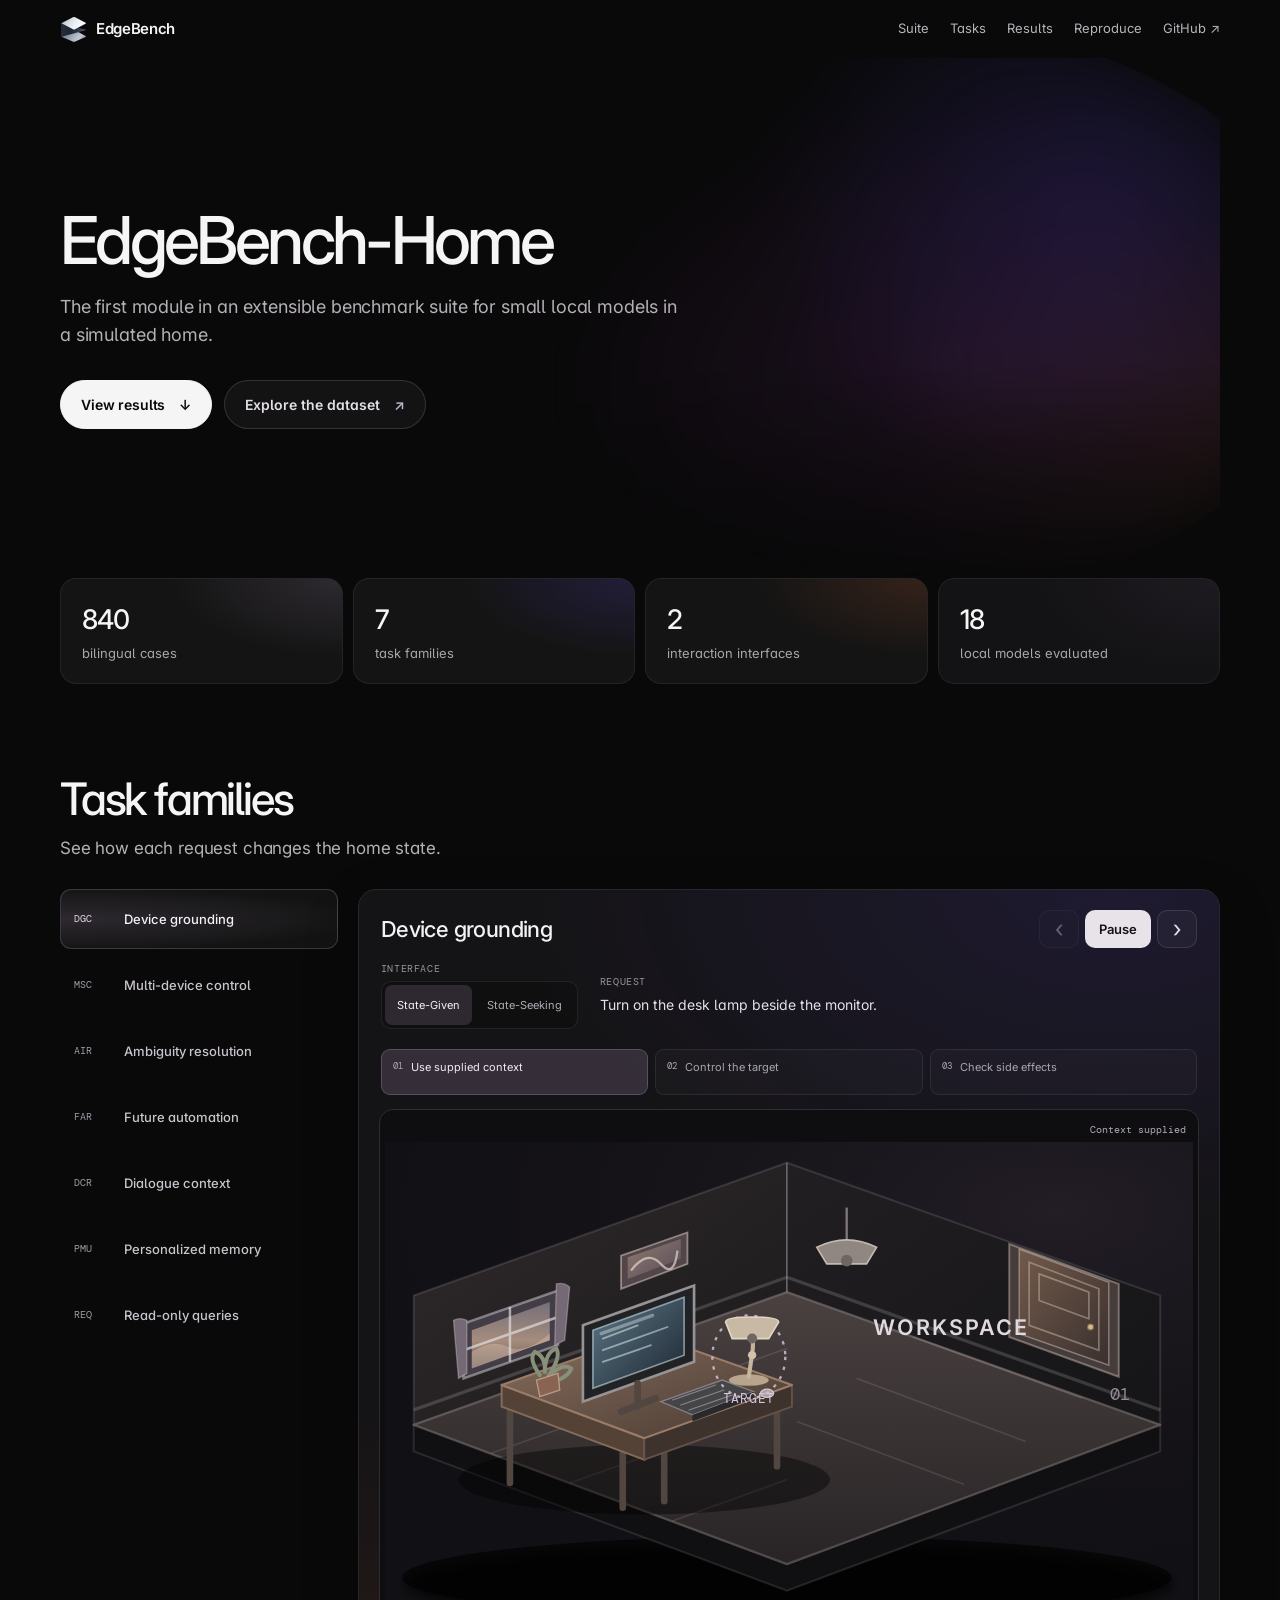
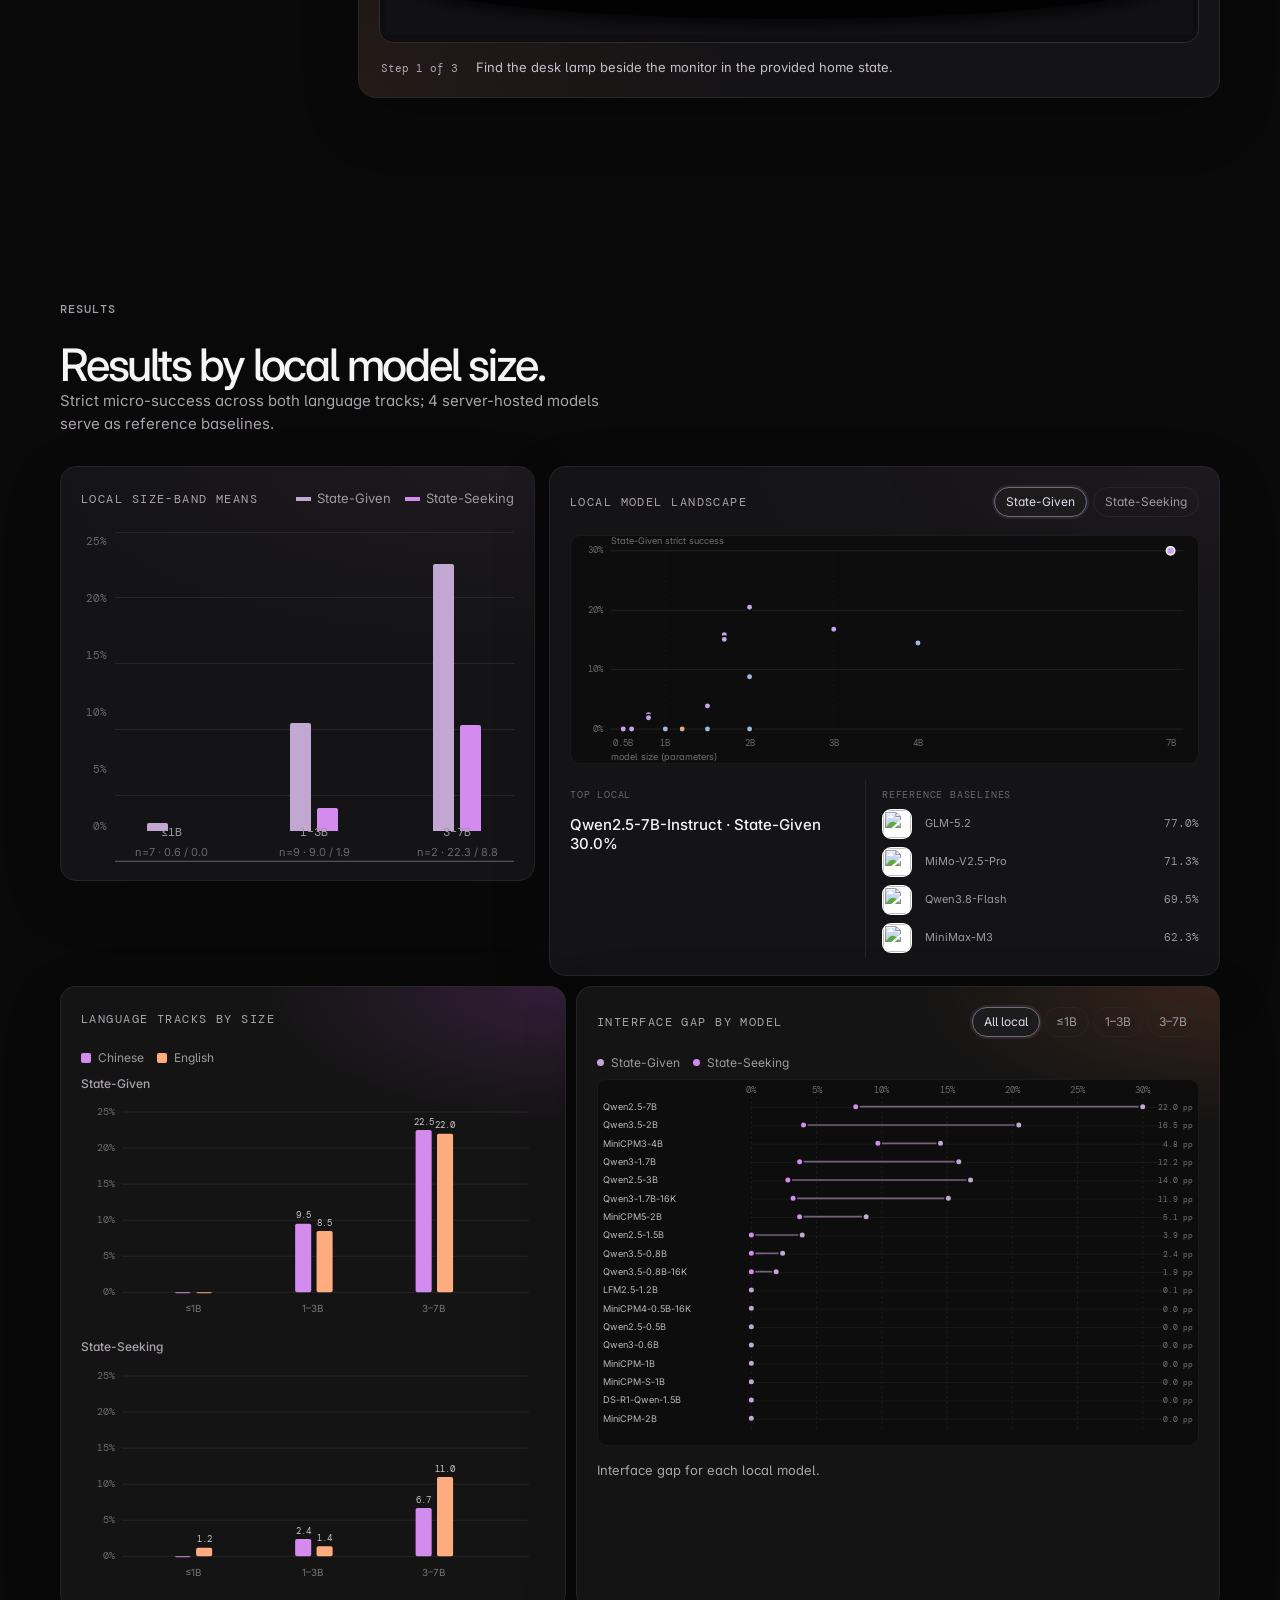
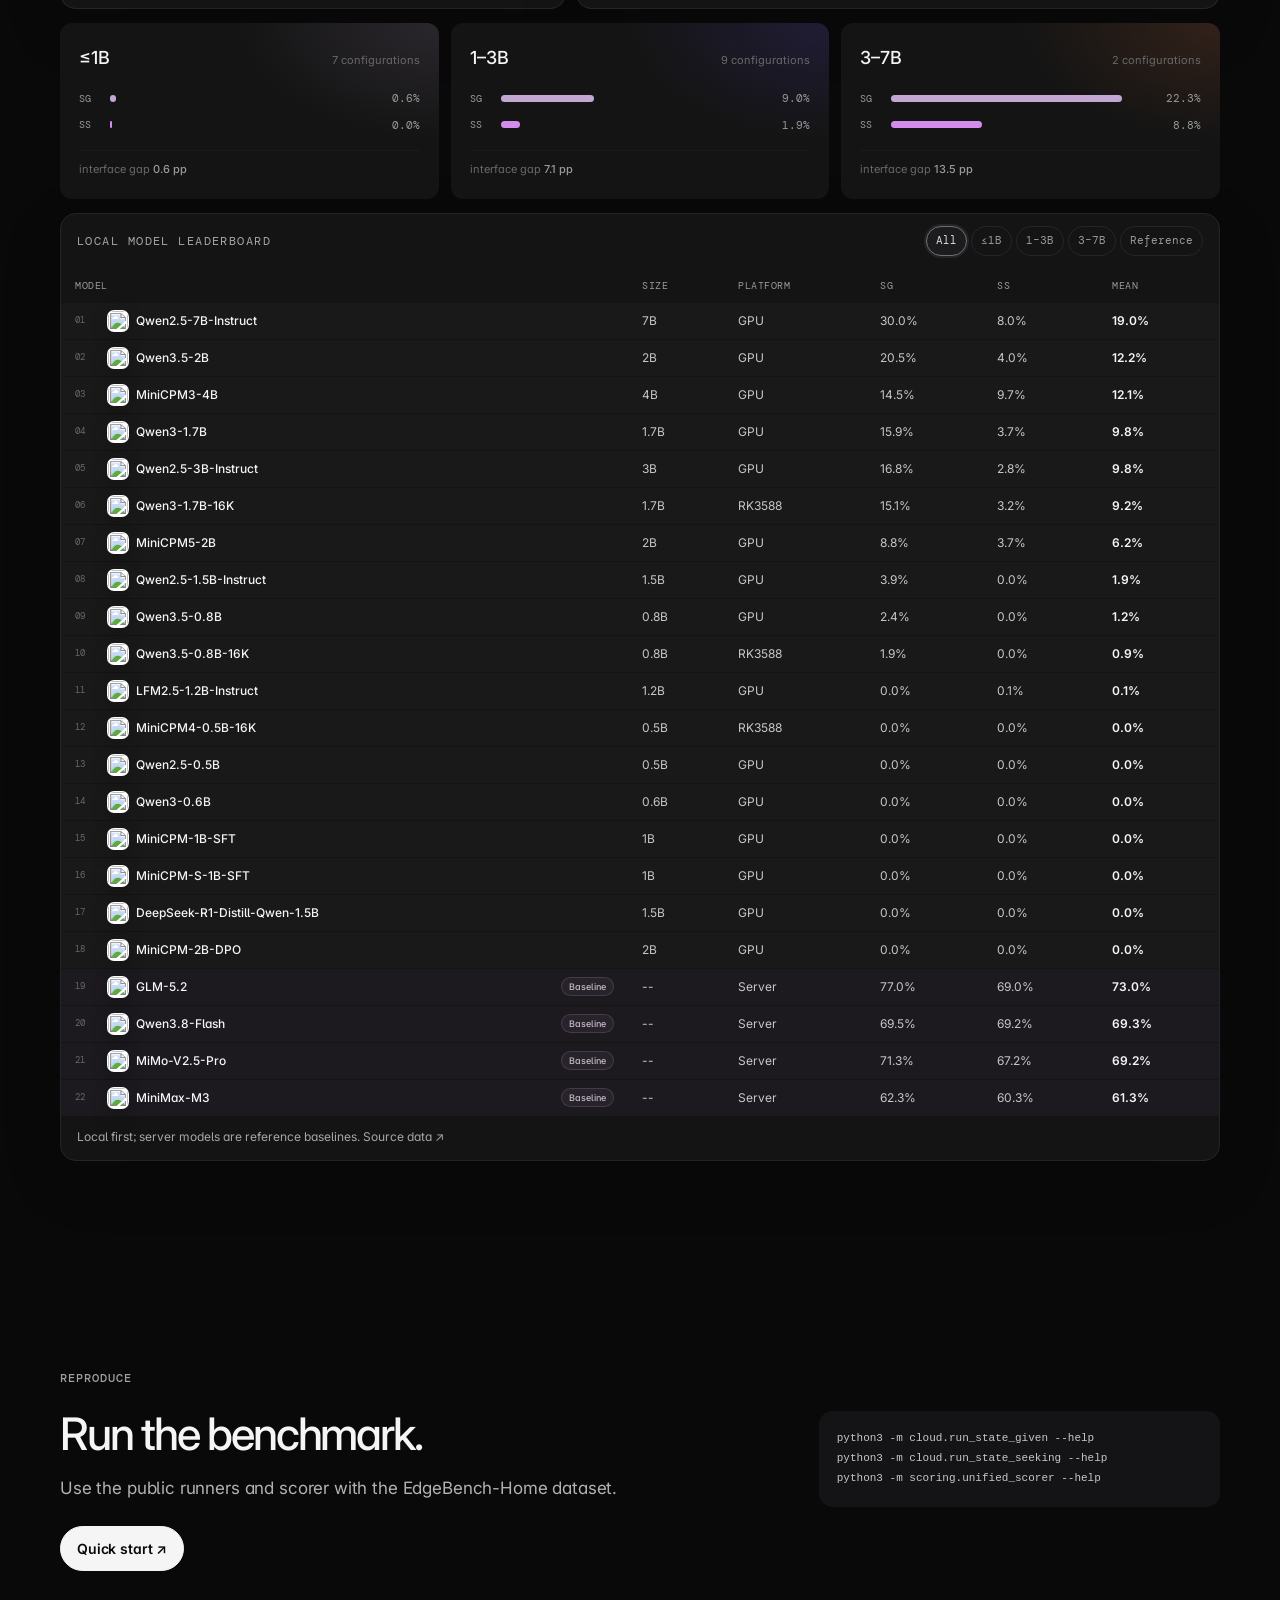
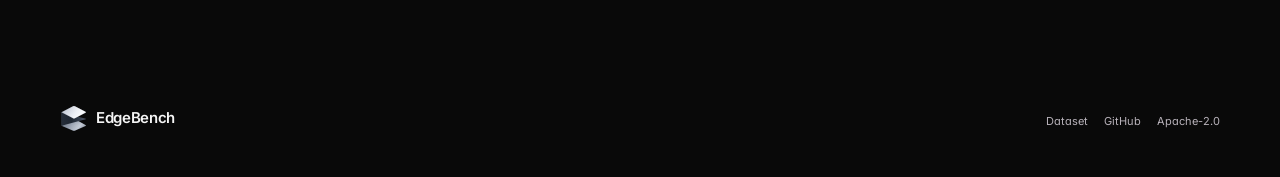
==== site/home/index.html @ 972d6c81 "Publish EdgeBench-Home at /home" ====
<!doctype html>
<html lang="en">
<head>
  <meta charset="utf-8">
  <meta name="viewport" content="width=device-width, initial-scale=1">
  <meta name="description" content="EdgeBench evaluates small language models on practical agent tasks, starting with the bilingual EdgeBench-Home benchmark.">
  <meta name="theme-color" content="#090909">
  <title>EdgeBench-Home — EdgeBench</title>
  <link rel="icon" href="../assets/edgebench-logo.svg" type="image/svg+xml">
  <link rel="stylesheet" href="../style.css?v=40">
</head>
<body>
<a class="skip" href="#main">Skip to content</a>
<header class="topbar"><a class="brand" href="../" aria-label="EdgeBench suite home"><span class="brand-logo-crop" aria-hidden="true"><img src="../assets/edgebench-logo.svg" alt=""></span><span>EdgeBench</span></a><nav><a href="../">Suite</a><a href="#tasks">Tasks</a><a href="#results">Results</a><a href="#reproduce">Reproduce</a><a href="https://github.com/Chico-Future/EdgeBench">GitHub ↗</a></nav></header>
<main id="main">
  <section id="home" class="section intro">
    <div>
      <h1>EdgeBench-Home</h1>
      <p class="lead">The first module in an extensible benchmark suite for small local models in a simulated home.</p>
      <div class="actions">
        <a class="button" href="#results">View results <span aria-hidden="true">↓</span></a>
        <a class="intro-secondary" href="https://huggingface.co/datasets/chico-research/EdgeBench-Home">Explore the dataset <span aria-hidden="true">↗</span></a>
      </div>
    </div>
  </section>
  <section class="facts" aria-label="Benchmark facts"><div><b>840</b><span>bilingual cases</span></div><div><b>7</b><span>task families</span></div><div><b>2</b><span>interaction interfaces</span></div><div><b>18</b><span>local models evaluated</span></div></section>
  <section id="tasks" class="section tasks">
    <div class="tasks-intro">
      <div><h2>Task families</h2><p class="lead">See how each request changes the home state.</p></div>
    </div>
    <div class="task-explorer">
      <div class="task-list" role="group" aria-label="Task family selector">
        <button type="button" class="task-row selected" data-family="DGC" aria-pressed="true"><span class="task-code">DGC</span><strong class="task-name">Device grounding</strong></button>
        <button type="button" class="task-row" data-family="MSC" aria-pressed="false"><span class="task-code">MSC</span><strong class="task-name">Multi-device control</strong></button>
        <button type="button" class="task-row" data-family="AIR" aria-pressed="false"><span class="task-code">AIR</span><strong class="task-name">Ambiguity resolution</strong></button>
        <button type="button" class="task-row" data-family="FAR" aria-pressed="false"><span class="task-code">FAR</span><strong class="task-name">Future automation</strong></button>
        <button type="button" class="task-row" data-family="DCR" aria-pressed="false"><span class="task-code">DCR</span><strong class="task-name">Dialogue context</strong></button>
        <button type="button" class="task-row" data-family="PMU" aria-pressed="false"><span class="task-code">PMU</span><strong class="task-name">Personalized memory</strong></button>
        <button type="button" class="task-row" data-family="REQ" aria-pressed="false"><span class="task-code">REQ</span><strong class="task-name">Read-only queries</strong></button>
      </div>
      <article class="task-demo" aria-labelledby="task-demo-title">
        <div class="demo-head">
          <h3 id="task-demo-title" aria-live="polite">Device grounding</h3>
          <div class="walk-controls" role="group" aria-label="Walkthrough playback">
            <button id="walk-prev" class="walk-control icon" type="button" aria-label="Previous step" title="Previous step">‹</button>
            <button id="walk-toggle" class="walk-control play" type="button">Pause</button>
            <button id="walk-next" class="walk-control icon" type="button" aria-label="Next step" title="Next step">›</button>
          </div>
        </div>
        <div class="demo-context">
          <div class="interface-view">
            <span class="control-label">Interface</span>
            <div class="interface-view-head" role="group" aria-label="Choose interaction interface">
              <button class="interface-button active" data-interface="SG" type="button" aria-pressed="true">State-Given</button>
              <button class="interface-button" data-interface="SS" type="button" aria-pressed="false">State-Seeking</button>
            </div>
          </div>
          <div class="demo-prompt"><span>Request</span><p id="task-prompt" aria-live="polite"></p></div>
        </div>
        <div id="walk-steps" class="walk-steps" role="group" aria-label="Choose a walkthrough step"></div>
        <div class="scene-canvas">
          <div class="scene-bar"><span id="scene-mode" class="scene-mode">Context supplied</span></div>
          <div id="scene-items" class="scene-items"></div>
        </div>
        <div class="walk-copy"><span id="walk-counter" class="walk-counter"></span><p id="walk-step-copy"></p></div>
      </article>
    </div>
  </section>
  <section id="results" class="section results"><div class="section-label">Results</div><div class="section-head"><div><h2>Results by local model size.</h2><p>Strict micro-success across both language tracks; 4 server-hosted models serve as reference baselines.</p></div></div><div class="results-overview"><div class="trend-panel"><div class="panel-top"><span>LOCAL SIZE-BAND MEANS</span><span class="legend"><i></i>State-Given <i class="gray"></i>State-Seeking</span></div><div class="chart"><div class="axis"><span>25%</span><span>20%</span><span>15%</span><span>10%</span><span>5%</span><span>0%</span></div><div class="plot"><div class="gridline"></div><div class="gridline"></div><div class="gridline"></div><div class="gridline"></div><div class="gridline"></div><div class="gridline"></div><div class="group"><div class="bar sg" style="height:2.4%" title="State-Given 0.6%"></div><div class="bar ss" style="height:0%" title="State-Seeking 0.0%"></div><label>≤1B<small>n=7 · 0.6 / 0.0</small></label></div><div class="group"><div class="bar sg" style="height:36%" title="State-Given 9.0%"></div><div class="bar ss" style="height:7.6%" title="State-Seeking 1.9%"></div><label>1–3B<small>n=9 · 9.0 / 1.9</small></label></div><div class="group"><div class="bar sg" style="height:89.2%" title="State-Given 22.3%"></div><div class="bar ss" style="height:35.2%" title="State-Seeking 8.8%"></div><label>3–7B<small>n=2 · 22.3 / 8.8</small></label></div></div></div></div><div class="model-landscape"><div class="panel-top"><span>LOCAL MODEL LANDSCAPE</span><div class="landscape-controls" role="group" aria-label="Choose interface metric"><button class="landscape-metric active" data-landscape-metric="sg" type="button">State-Given</button><button class="landscape-metric" data-landscape-metric="ss" type="button">State-Seeking</button></div></div><div class="landscape-layout"><div class="landscape-chart-wrap"><svg id="landscape-chart" viewBox="0 0 760 276" role="img" aria-labelledby="landscape-title landscape-desc"><title id="landscape-title">Local model success by parameter count</title><desc id="landscape-desc">Each point represents one evaluated local model. Color identifies its model family; horizontal position shows parameter count and vertical position shows strict micro-success.</desc></svg><div id="landscape-tooltip" class="landscape-tooltip" hidden></div></div><aside class="landscape-reading"><div class="local-leader"><span>TOP LOCAL</span><strong id="landscape-head">Small models remain tightly clustered near zero.</strong></div><div class="reference-mini"><span>REFERENCE BASELINES</span><div id="reference-bars"></div></div></aside></div></div></div><div class="analysis-grid"><div class="analysis-panel"><div class="panel-top"><span>LANGUAGE TRACKS BY SIZE</span></div><div class="analysis-legend"><i class="cn"></i>Chinese <i class="en"></i>English</div><div class="language-charts"><section class="language-chart-panel"><h3>State-Given</h3><svg id="language-chart-sg" class="language-chart-svg" viewBox="0 0 520 258" role="img" aria-labelledby="language-chart-sg-title language-chart-sg-desc"></svg></section><section class="language-chart-panel"><h3>State-Seeking</h3><svg id="language-chart-ss" class="language-chart-svg" viewBox="0 0 520 258" role="img" aria-labelledby="language-chart-ss-title language-chart-ss-desc"></svg></section></div></div><div class="analysis-panel gap-panel"><div class="panel-top"><span>INTERFACE GAP BY MODEL</span><div class="analysis-controls" role="group" aria-label="Filter interface gap chart"><button class="gap-filter active" data-gap-filter="all" type="button">All local</button><button class="gap-filter" data-gap-filter="≤1B" type="button">≤1B</button><button class="gap-filter" data-gap-filter="1--3B" type="button">1–3B</button><button class="gap-filter" data-gap-filter="3--7B" type="button">3–7B</button></div></div><div class="analysis-legend"><i class="sg-dot"></i>State-Given <i class="ss-dot"></i>State-Seeking</div><div class="gap-chart-wrap"><svg id="gap-chart" viewBox="0 0 720 250" role="img" aria-labelledby="gap-title gap-desc"><title id="gap-title">State-Given and State-Seeking results by local model</title><desc id="gap-desc">Each row connects a model's State-Seeking and State-Given scores, showing the interface gap.</desc></svg><div id="gap-tooltip" class="landscape-tooltip" hidden></div></div><p class="chart-caption">Interface gap for each local model.</p></div></div><div class="band-summary" aria-label="Size-band comparison"><button class="band-card" data-band-filter="≤1B"><span class="band-card-head"><b>≤1B</b><small>7 configurations</small></span><span class="band-bars"><span><i>SG</i><em style="width:2.4%"></em><strong>0.6%</strong></span><span><i>SS</i><em class="ss" style="width:0%"></em><strong>0.0%</strong></span></span><span class="band-gap">interface gap <b>0.6 pp</b></span></button><button class="band-card" data-band-filter="1--3B"><span class="band-card-head"><b>1–3B</b><small>9 configurations</small></span><span class="band-bars"><span><i>SG</i><em style="width:36%"></em><strong>9.0%</strong></span><span><i>SS</i><em class="ss" style="width:7.6%"></em><strong>1.9%</strong></span></span><span class="band-gap">interface gap <b>7.1 pp</b></span></button><button class="band-card" data-band-filter="3--7B"><span class="band-card-head"><b>3–7B</b><small>2 configurations</small></span><span class="band-bars"><span><i>SG</i><em style="width:89.2%"></em><strong>22.3%</strong></span><span><i>SS</i><em class="ss" style="width:35.2%"></em><strong>8.8%</strong></span></span><span class="band-gap">interface gap <b>13.5 pp</b></span></button></div><div class="results-table-wrap"><div class="table-head"><span>LOCAL MODEL LEADERBOARD</span><div class="filters"><button class="filter active" data-filter="all">All</button><button class="filter" data-filter="≤1B">≤1B</button><button class="filter" data-filter="1--3B">1–3B</button><button class="filter" data-filter="3--7B">3–7B</button><button class="filter" data-filter="Server">Reference</button></div></div><table class="results-table"><thead><tr><th>Model</th><th>Size</th><th>Platform</th><th>SG</th><th>SS</th><th>Mean</th></tr></thead><tbody id="model-rows"></tbody></table><p class="table-note">Local first; server models are reference baselines. <a href="../data/results.json">Source data ↗</a></p></div></section>
  <section id="reproduce" class="section reproduce"><div class="section-label">Reproduce</div><div class="two-col"><div><h2>Run the benchmark.</h2><p class="lead">Use the public runners and scorer with the EdgeBench-Home dataset.</p><div class="actions"><a class="button" href="https://github.com/Chico-Future/EdgeBench#quick-start">Quick start ↗</a></div></div><pre class="code"><code>python3 -m cloud.run_state_given --help
python3 -m cloud.run_state_seeking --help
python3 -m scoring.unified_scorer --help</code></pre></div></section>
</main>
<footer><div><a class="brand" href="../" aria-label="EdgeBench suite home"><span class="brand-logo-crop" aria-hidden="true"><img src="../assets/edgebench-logo.svg" alt=""></span><span>EdgeBench</span></a></div><nav><a href="https://huggingface.co/datasets/chico-research/EdgeBench-Home">Dataset</a><a href="https://github.com/Chico-Future/EdgeBench">GitHub</a><a href="https://github.com/Chico-Future/EdgeBench/blob/main/LICENSE">Apache-2.0</a></nav></footer>
<script src="../app.js?v=26"></script>
</body>
</html>
---- site/style.css ----
@import url('https://fonts.googleapis.com/css2?family=DM+Mono:wght@400;500&family=Inter:wght@400;500;600;700&display=swap');

:root {
  --canvas: #090909;
  --surface: #111111;
  --surface-2: #171717;
  --ink: #f5f5f5;
  --muted: #9a9a9a;
  --dim: #696969;
  --hair: #292929;
  --hair-soft: #1c1c1c;
  --blue: #b39ac4;
  --sg: #f5f5f5;
  --ss: #6e6e6e;
}

* { box-sizing: border-box; }
html { scroll-behavior: smooth; scroll-padding-top: 64px; }
body {
  margin: 0;
  background: var(--canvas);
  color: var(--ink);
  font-family: Inter, Arial, sans-serif;
  font-size: 14px;
  line-height: 1.45;
  font-feature-settings: "cv05", "cv11", "ss03";
}

a { color: inherit; text-decoration: none; }
a:hover { color: var(--blue); }
a:focus-visible, button:focus-visible { outline: 1px solid var(--blue); outline-offset: 3px; }
button { font: inherit; }

.skip {
  position: absolute;
  top: -100px;
  left: 18px;
  z-index: 10;
  padding: 8px 10px;
  background: #fff;
  color: #000;
}
.skip:focus { top: 10px; }

.topbar, main, footer {
  width: min(1120px, calc(100% - 48px));
  margin: 0 auto;
}
.topbar {
  height: 58px;
  display: flex;
  align-items: center;
  justify-content: space-between;
  border-bottom: 1px solid var(--hair);
}
.brand {
  display: inline-flex;
  align-items: center;
  gap: 8px;
  color: var(--ink);
  font-size: 14px;
  font-weight: 600;
  letter-spacing: -.2px;
}
nav { display: flex; align-items: center; gap: 21px; color: var(--muted); font-size: 12px; }
nav a:hover { color: var(--ink); }

.section-label, .panel-top, .table-head {
  color: var(--muted);
  font-family: "DM Mono", monospace;
  font-size: 10px;
  letter-spacing: .08em;
  text-transform: uppercase;
}
.actions { display: flex; align-items: center; gap: 16px; flex-wrap: wrap; margin-top: 24px; }
.button {
  display: inline-flex;
  min-height: 36px;
  align-items: center;
  gap: 12px;
  padding: 9px 13px;
  border: 1px solid var(--ink);
  border-radius: 999px;
  background: var(--ink);
  color: #090909;
  font-size: 12px;
  font-weight: 600;
}
.button:hover { color: #090909; background: #dcdcdc; }
.link { color: var(--blue); font-size: 12px; }

.facts {
  display: grid;
  grid-template-columns: repeat(4, 1fr);
  border-bottom: 1px solid var(--hair);
}
.facts > div { min-height: 70px; padding: 14px 18px; border-right: 1px solid var(--hair); }
.facts > div:last-child { border-right: 0; }
.facts b { display: block; color: var(--ink); font-size: 22px; font-weight: 500; letter-spacing: -1px; }
.facts span { display: block; margin-top: 3px; color: var(--muted); font-size: 11px; }

.section { padding: 56px 0; border-bottom: 1px solid var(--hair); }
.section-label { margin-bottom: 23px; }
.section h2 {
  margin: 0;
  color: var(--ink);
  font-size: clamp(28px, 3.2vw, 37px);
  font-weight: 500;
  line-height: 1.05;
  letter-spacing: -1.9px;
}
.lead { max-width: 530px; margin: 17px 0 0; color: #b0b0b0; font-size: 15px; line-height: 1.55; }
.two-col { display: grid; grid-template-columns: minmax(0, 1.25fr) minmax(300px, .75fr); gap: 72px; align-items: start; }
.section-head { display: flex; justify-content: space-between; gap: 36px; align-items: end; margin-bottom: 26px; }
.section-head > div:first-child { min-width: 0; }
.section-head p { max-width: 390px; margin: 0; color: var(--muted); font-size: 13px; line-height: 1.55; }

.trend-panel, .results-table-wrap { border: 1px solid var(--hair); background: var(--surface); }
.trend-panel { padding: 17px 18px 15px; }
.panel-top, .table-head { display: flex; justify-content: space-between; gap: 18px; align-items: center; }
.legend { display: flex; align-items: center; gap: 6px; color: var(--muted); font-family: Inter, Arial, sans-serif; font-size: 11px; letter-spacing: 0; text-transform: none; }
.legend i { display: inline-block; width: 13px; height: 3px; background: var(--sg); }
.legend i.gray { margin-left: 8px; background: var(--ss); }
.chart { display: grid; grid-template-columns: 34px 1fr; height: 238px; margin-top: 18px; }
.axis { display: flex; flex-direction: column; justify-content: space-between; padding: 1px 8px 27px 0; color: var(--dim); font-family: "DM Mono", monospace; font-size: 9px; text-align: right; }
.plot { position: relative; display: flex; justify-content: space-around; gap: 30px; border-bottom: 1px solid #505050; }
.gridline { position: absolute; left: 0; right: 0; height: 1px; background: var(--hair); }
.gridline:nth-child(1) { top: 0; }
.gridline:nth-child(2) { top: 20%; }
.gridline:nth-child(3) { top: 40%; }
.gridline:nth-child(4) { top: 60%; }
.gridline:nth-child(5) { top: 80%; }
.gridline:nth-child(6) { bottom: 0; }
.group { position: relative; z-index: 1; display: flex; width: 100px; height: 100%; align-items: end; justify-content: center; gap: 5px; padding-bottom: 27px; }
.bar { width: 18px; min-height: 0; border-radius: 2px 2px 0 0; background: var(--sg); }
.bar.ss { background: var(--ss); }
.group label { position: absolute; bottom: 0; color: var(--muted); font-family: "DM Mono", monospace; font-size: 10px; text-align: center; }
.group label small { display: block; margin-top: 3px; color: var(--dim); font-family: Inter, Arial, sans-serif; font-size: 9px; }
.chart-caption, .table-note { margin: 15px 0 0; color: var(--dim); font-size: 11px; }
.chart-caption b { color: var(--muted); font-weight: 500; }
.results-table-wrap { margin-top: 16px; overflow: hidden; }
.table-head { padding: 14px 17px; border-bottom: 1px solid var(--hair); }
.filters { display: flex; gap: 5px; flex-wrap: wrap; justify-content: end; }
.filter { padding: 5px 9px; border: 1px solid transparent; border-radius: 999px; background: var(--surface-2); color: var(--muted); cursor: pointer; font-size: 10px; }
.filter:hover { color: var(--ink); }
.filter.active { border-color: #777; background: transparent; color: var(--ink); }
.results-table { width: 100%; border-collapse: collapse; font-size: 11px; }
.results-table th { padding: 10px 17px; border-bottom: 1px solid var(--hair); color: var(--muted); font-family: "DM Mono", monospace; font-size: 9px; font-weight: 400; letter-spacing: .05em; text-align: left; text-transform: uppercase; }
.results-table td { padding: 10px 17px; border-bottom: 1px solid var(--hair-soft); color: #c7c7c7; white-space: nowrap; }
.results-table tr:last-child td { border-bottom: 0; }
.results-table tbody tr:hover td { background: #171717; }
.results-table td:first-child { width: 49%; color: var(--ink); }
.results-table td strong { font-weight: 500; }
.results-table td b { color: var(--ink); font-weight: 600; }
.results-table .reference td { background: #151515; }
.rank { display: inline-block; width: 29px; color: var(--dim); font-family: "DM Mono", monospace; font-size: 9px; }
.table-note { padding: 0 17px 15px; }

.code { margin: 0; overflow: auto; border: 1px solid var(--hair); background: var(--surface); color: #c8c8c8; font-family: "DM Mono", monospace; font-size: 11px; line-height: 1.8; }
.code code { display: block; padding: 18px; }

footer { display: flex; justify-content: space-between; gap: 24px; padding: 30px 0 40px; color: var(--muted); font-size: 11px; }
footer p { margin: 0 0 0 auto; }
footer nav { gap: 16px; font-size: 11px; }

@media (max-width: 760px) {
  .topbar, main, footer { width: min(100% - 32px, 620px); }
  .topbar { height: auto; min-height: 58px; align-items: flex-start; padding: 15px 0; gap: 14px; }
  .topbar nav { display: none; }
  .facts { grid-template-columns: 1fr 1fr; }
  .facts > div:nth-child(2) { border-right: 0; }
  .facts > div:nth-child(-n + 2) { border-bottom: 1px solid var(--hair); }
  .section { padding: 46px 0; }
  .section-head, .two-col { display: block; }
  .two-col > * + * { margin-top: 30px; }
  .chart { height: 210px; }
  .table-head { align-items: flex-start; flex-direction: column; }
  .filters { justify-content: start; }
  .results-table-wrap { overflow-x: auto; }
  .results-table { min-width: 650px; }

  footer { display: block; }
  footer p { margin: 10px 0 16px; }
}

@media (prefers-reduced-motion: reduce) {
  html { scroll-behavior: auto; }
}

/* Task family walkthrough */

@keyframes content-in { from { opacity: .2; transform: translateY(4px); } to { opacity: 1; transform: translateY(0); } }

/* Use the EdgeBench folded-page SVG as the shared header and footer mark. */
.brand-logo-crop {
  display: block;
  width: 28px;
  height: 27px;
  flex: 0 0 28px;
  overflow: hidden;
}
.brand-logo-crop img {
  display: block;
  width: 36px;
  max-width: none;
  height: auto;
  transform: translate(-4px, -2px);
}

/* Quantitative comparison cards */
.band-summary { display: grid; grid-template-columns: repeat(3, 1fr); gap: 8px; margin-top: 10px; }
.band-card { display: block; min-width: 0; padding: 14px; border: 1px solid var(--hair); background: var(--surface); color: var(--ink); cursor: pointer; text-align: left; transition: border-color .2s ease, background .2s ease; }
.band-card:hover, .band-card:focus-visible { border-color: #6c6c6c; background: var(--surface-2); }
.band-card-head { display: flex; justify-content: space-between; align-items: baseline; gap: 10px; }
.band-card-head b { font-size: 15px; font-weight: 500; }
.band-card-head small { color: var(--dim); font-size: 9px; }
.band-bars { display: grid; gap: 9px; margin-top: 18px; }
.band-bars > span { display: grid; grid-template-columns: 20px 1fr 38px; gap: 7px; align-items: center; }
.band-bars i { color: var(--muted); font-family: "DM Mono", monospace; font-size: 8px; font-style: normal; }
.band-bars em { display: block; height: 5px; min-width: 2px; border-radius: 999px; background: var(--sg); font-style: normal; transition: width .45s ease; }
.band-bars em.ss { background: var(--ss); }
.band-bars strong { color: var(--muted); font-family: "DM Mono", monospace; font-size: 9px; font-weight: 400; text-align: right; }
.band-gap { display: block; margin-top: 16px; padding-top: 9px; border-top: 1px solid var(--hair-soft); color: var(--dim); font-size: 9px; }
.band-gap b { color: var(--muted); font-weight: 500; }

/* Model landscape */
.model-landscape { margin-top: 10px; padding: 17px 18px 15px; border: 1px solid var(--hair); background: var(--surface); }
.landscape-controls { display: flex; gap: 4px; }
.landscape-metric { padding: 5px 8px; border: 1px solid var(--hair); border-radius: 999px; background: transparent; color: var(--muted); cursor: pointer; font-family: Inter, Arial, sans-serif; font-size: 10px; }
.landscape-metric:hover, .landscape-metric.active { border-color: #777; color: var(--ink); }
.landscape-layout { display: grid; grid-template-columns: minmax(0, 1fr) 205px; gap: 20px; align-items: stretch; margin-top: 16px; }
.landscape-chart-wrap { position: relative; min-width: 0; overflow: hidden; border: 1px solid var(--hair-soft); background: #0d0d0d; }
#landscape-chart { display: block; width: 100%; min-width: 590px; height: auto; }
.landscape-gridline { stroke: #262626; stroke-width: 1; }
.landscape-axis { fill: var(--dim); font-family: "DM Mono", monospace; font-size: 9px; }
.landscape-axis-label { fill: #707070; font-family: Inter, Arial, sans-serif; font-size: 9px; }
.landscape-band-line { stroke: #1d1d1d; stroke-width: 1; stroke-dasharray: 2 4; }
.landscape-point { cursor: pointer; fill: var(--sg); stroke: #0d0d0d; stroke-width: 2; transition: r .18s ease, fill .18s ease; }
.landscape-point:hover, .landscape-point:focus { outline: none; fill: var(--ink); stroke: var(--blue); stroke-width: 2; }
.landscape-point.is-top { stroke: var(--ink); stroke-width: 2; }
.landscape-tooltip { position: absolute; z-index: 3; max-width: 220px; padding: 8px 10px; border: 1px solid #5a5a5a; background: #181818; color: var(--ink); box-shadow: 0 8px 24px #0008; font-size: 10px; line-height: 1.45; pointer-events: none; }
.landscape-reading { display: flex; flex-direction: column; padding: 2px 0 0; }
.local-leader > span, .reference-mini > span { color: var(--dim); font-family: "DM Mono", monospace; font-size: 9px; letter-spacing: .08em; text-transform: uppercase; }
.local-leader strong { display: block; margin-top: 8px; color: var(--ink); font-size: 14px; font-weight: 500; line-height: 1.3; }
.reference-mini { margin-top: auto; padding-top: 17px; border-top: 1px solid var(--hair); }
.reference-bars { display: grid; gap: 8px; margin-top: 11px; }
.reference-row { display: grid; min-height: 38px; grid-template-columns: 32px minmax(0, 1fr) max-content; gap: 10px; align-items: center; }
.reference-row label { overflow: hidden; color: var(--muted); font-size: 11px; text-overflow: ellipsis; white-space: nowrap; }
.reference-row b { color: var(--muted); font-family: "DM Mono", monospace; font-size: 11px; font-weight: 400; text-align: right; }

/* Additional result views */
.analysis-grid { display: grid; grid-template-columns: minmax(0, .88fr) minmax(0, 1.12fr); gap: 10px; margin-top: 10px; }
.analysis-panel { min-width: 0; padding: 17px 18px 15px; border: 1px solid var(--hair); background: var(--surface); }
.analysis-controls { display: flex; gap: 4px; flex-wrap: wrap; justify-content: end; }
.gap-filter { padding: 5px 8px; border: 1px solid var(--hair); border-radius: 999px; background: transparent; color: var(--muted); cursor: pointer; font-family: Inter, Arial, sans-serif; font-size: 10px; }
.gap-filter:hover, .gap-filter.active { border-color: #777; color: var(--ink); }
.analysis-legend { display: flex; align-items: center; gap: 6px; margin-top: 15px; color: var(--muted); font-size: 10px; }
.analysis-legend i { display: inline-block; width: 9px; height: 9px; margin-left: 6px; border-radius: 2px; background: #aab6c2; }
.analysis-legend i:first-child { margin-left: 0; }
.analysis-legend i.en { background: #6d7680; }
.analysis-legend i.sg-dot { width: 7px; height: 7px; border-radius: 50%; background: var(--sg); }
.analysis-legend i.ss-dot { width: 7px; height: 7px; border-radius: 50%; background: var(--ss); }
.language-charts { display: grid; grid-template-columns: 1fr; gap: 12px; margin-top: 8px; }
.language-chart-panel { min-width: 0; }
.language-chart-panel h3 { margin: 0 0 3px; color: #aaa3ac; font-size: 12px; font-weight: 500; }
.language-chart-svg { display: block; width: 100%; height: auto; }
#gap-chart { display: block; width: 100%; min-width: 600px; height: auto; }
.gap-chart-wrap { position: relative; max-height: 465px; margin-top: 5px; overflow: auto; border: 1px solid var(--hair-soft); background: #0d0d0d; }
.analysis-gridline { stroke: #292929; stroke-width: 1; }
.analysis-gridline.vertical { stroke-dasharray: 2 4; }
.analysis-axis { fill: var(--dim); font-family: "DM Mono", monospace; font-size: 9px; }
.analysis-axis-label { fill: #777; font-family: Inter, Arial, sans-serif; font-size: 9px; }
.analysis-value { fill: #c8c8c8; font-family: "DM Mono", monospace; font-size: 8px; }
.language-bar { cursor: pointer; transition: opacity .18s ease, transform .18s ease; transform-box: fill-box; transform-origin: bottom; }
.language-bar.chinese { fill: #aab6c2; }
.language-bar.english { fill: #6d7680; }
.language-bar:hover, .language-bar:focus { opacity: .72; transform: scaleY(1.04); outline: none; }
.gap-row-line { stroke: #1b1b1b; stroke-width: 1; }
.gap-model-label { fill: #b8b8b8; font-family: Inter, Arial, sans-serif; font-size: 9px; }
.gap-span { stroke: #5b6269; stroke-width: 2; }
.gap-point { cursor: pointer; stroke: #0d0d0d; stroke-width: 2; transition: r .18s ease, fill .18s ease; }
.gap-point.sg { fill: var(--sg); }
.gap-point.ss { fill: var(--ss); }
.gap-point:hover, .gap-point:focus { r: 5px; stroke: var(--ink); outline: none; }
.gap-value { fill: #727272; font-family: "DM Mono", monospace; font-size: 8px; }

@media (max-width: 760px) {
  .band-summary { grid-template-columns: 1fr; }
  .band-card { padding: 12px; }

  .landscape-chart-wrap { overflow-x: auto; }
  .landscape-layout { display: block; }
  .landscape-reading { display: grid; grid-template-columns: 1fr 1fr; gap: 10px 18px; margin-top: 14px; }
  .reference-mini { grid-column: 1 / -1; margin-top: 5px; }
  .analysis-grid { grid-template-columns: 1fr; }
  .analysis-panel .panel-top { align-items: flex-start; flex-direction: column; }
  .analysis-controls { justify-content: start; }
  .language-charts { gap: 14px; }
  .gap-chart-wrap { max-height: 430px; }
}

/* Readability pass: enlarge content and controls while keeping display headings restrained. */
body { font-size: 16px; line-height: 1.52; }
.brand { font-size: 15px; }
nav { font-size: 13px; }
.section-label, .panel-top, .table-head { font-size: 12px; }
.facts > div { min-height: 76px; padding: 16px 18px; }
.facts b { font-size: 24px; }
.facts span { font-size: 13px; }
.lead { font-size: 17px; }
.section-head p { font-size: 15px; }
.button { min-height: 40px; padding: 10px 15px; font-size: 13px; }
.link { font-size: 13px; }
.trend-panel, .model-landscape, .analysis-panel { padding: 20px 20px 18px; }
.legend { font-size: 13px; }
.legend i { width: 15px; height: 4px; }
.chart { height: 258px; margin-top: 20px; }
.axis { font-size: 11px; }
.group { width: 112px; gap: 6px; padding-bottom: 30px; }
.bar { width: 21px; }
.group label { font-size: 12px; }
.group label small { font-size: 11px; }
.chart-caption, .table-note { font-size: 13px; }
.results-table-wrap { margin-top: 18px; }
.table-head { padding: 16px 19px; }
.filter { padding: 8px 12px; font-size: 12px; }
.results-table { font-size: 13px; }
.results-table th { padding: 13px 19px; font-size: 11px; }
.results-table td { padding: 13px 19px; }
.rank { width: 31px; font-size: 10px; }
.table-note { padding: 0 19px 17px; }

.band-summary { gap: 10px; margin-top: 12px; }
.band-card { padding: 17px; }
.band-card-head b { font-size: 16px; }
.band-card-head small { font-size: 11px; }
.band-bars { gap: 10px; margin-top: 19px; }
.band-bars > span { grid-template-columns: 23px 1fr 43px; gap: 8px; }
.band-bars i { font-size: 10px; }
.band-bars em { height: 7px; }
.band-bars strong { font-size: 11px; }
.band-gap { margin-top: 17px; padding-top: 10px; font-size: 11px; }

.landscape-controls { gap: 6px; }
.landscape-metric, .gap-filter { padding: 8px 11px; font-size: 12px; }
.landscape-layout { gap: 22px; margin-top: 18px; }
.landscape-axis, .landscape-axis-label { font-size: 11px; }
.landscape-tooltip { max-width: 240px; padding: 10px 12px; font-size: 12px; }
.local-leader > span, .reference-mini > span { font-size: 10px; }
.local-leader strong { margin-top: 10px; font-size: 15px; }
.reference-mini { padding-top: 19px; }
.reference-bars { gap: 8px; margin-top: 11px; }
.reference-row { grid-template-columns: 32px minmax(0, 1fr) max-content; gap: 11px; }

.analysis-legend { gap: 7px; margin-top: 17px; font-size: 12px; }
.analysis-legend i { width: 10px; height: 10px; }
.analysis-axis, .analysis-axis-label { font-size: 11px; }
.analysis-value { font-size: 10px; }
.gap-chart-wrap { max-height: 500px; margin-top: 7px; }
.gap-model-label { font-size: 11px; }
.gap-value { font-size: 10px; }

@media (max-width: 760px) {
  .section-head p { font-size: 14px; }
  .trend-panel, .model-landscape, .analysis-panel { padding: 18px 16px 16px; }
  .chart { height: 228px; }
  .results-table th { padding: 11px 16px; }
  .results-table td { padding: 11px 16px; }
  .table-head { padding: 14px 16px; }
  .table-note { padding: 0 16px 15px; }

}

/* Framer-inspired visual alignment from DESIGN.md. */
:root {
  --surface: #141414;
  --surface-2: #1c1c1c;
  --hair: #262626;
  --hair-soft: #1a1a1a;
  --blue: #b39ac4;
  --magenta: #d44df0;
  --violet: #6a4cf5;
  --orange: #ff7a3d;
  --coral: #ff5577;
}

.brand { letter-spacing: -.35px; }
nav a { padding: 7px 9px; border-radius: 999px; transition: color .2s ease, background .2s ease; }
nav a:hover { background: var(--surface-2); color: var(--ink); }

.button { min-height: 42px; padding: 11px 16px; border-radius: 999px; font-size: 14px; letter-spacing: -.14px; }
.link { font-size: 14px; }

.facts { gap: 8px; border-bottom: 0; }
.facts > div, .facts > div:last-child { min-height: 84px; padding: 19px 20px; border: 1px solid var(--hair); border-radius: 12px; background: var(--surface); }
.facts > div:nth-child(2) { background: linear-gradient(145deg, #141414 0%, rgba(106, 76, 245, .2) 155%); }
.facts > div:nth-child(4) { background: linear-gradient(145deg, #141414 0%, rgba(255, 122, 61, .16) 155%); }
.facts b { font-size: 25px; }
.facts span { margin-top: 5px; }

.section { padding: 86px 0; }
.section-label { margin-bottom: 28px; color: #8aaec8; font-weight: 500; }
.section h2 { font-size: clamp(31px, 3.4vw, 42px); letter-spacing: -2px; }
.lead { max-width: 590px; line-height: 1.4; letter-spacing: -.15px; }
.two-col { gap: 60px; }
.trend-panel, .model-landscape, .analysis-panel, .results-table-wrap {
  border-radius: 20px;
  border-color: var(--hair);
  box-shadow: 0 18px 50px rgba(0, 0, 0, .14);
}
.trend-panel { background: radial-gradient(circle at 92% 8%, rgba(106, 76, 245, .24), transparent 35%), linear-gradient(135deg, #141414 0%, #151418 72%, #21172a 145%); }
.model-landscape { background: radial-gradient(circle at 94% 4%, rgba(106, 76, 245, .25), transparent 35%), linear-gradient(135deg, #141414 0%, #16151b 60%, #21172a 145%); }
.analysis-panel { background: var(--surface); }

.panel-top, .table-head { letter-spacing: .1em; }
.chart-caption, .table-note { color: #a0a0a0; }
.table-head { background: rgba(28, 28, 28, .46); }
.results-table-wrap { overflow: hidden; background: var(--surface); }

.band-summary { gap: 12px; margin-top: 14px; }
.band-card { min-height: 176px; padding: 19px; border-radius: 15px; border-color: var(--hair); background: var(--surface); transition: transform .2s ease, border-color .2s ease, background .2s ease; }
.band-card:nth-child(2) { background: radial-gradient(circle at 95% 8%, rgba(106, 76, 245, .25), transparent 42%), linear-gradient(145deg, #141414 0%, #21172a 150%); }
.band-card:nth-child(3) { background: radial-gradient(circle at 95% 8%, rgba(255, 122, 61, .23), transparent 42%), linear-gradient(145deg, #141414 0%, #281b18 150%); }
.band-card:hover, .band-card:focus-visible { transform: translateY(-2px); }
.band-card-head b { font-size: 18px; }

.landscape-chart-wrap, .gap-chart-wrap { border-radius: 14px; }
.landscape-metric, .gap-filter, .filter {
  border-radius: 999px;
  background: var(--surface-2);
  border-color: #303030;
}
.landscape-metric.active, .gap-filter.active, .filter.active { background: #2a2a2a; border-color: #777; }

.code { border-radius: 15px; background: var(--surface); }
footer { padding-top: 48px; }

@media (max-width: 760px) {
  .facts { gap: 7px; }
  .facts > div, .facts > div:last-child { min-height: 78px; padding: 16px; border-radius: 10px; }
  .section { padding: 64px 0; }
  .trend-panel, .model-landscape, .analysis-panel, .results-table-wrap { border-radius: 16px; }
  .band-card { min-height: 0; border-radius: 12px; }
}

/* Final simplification: one surface language, one accent, fewer visual distractions. */
nav a { padding: 0; border-radius: 0; }
nav a:hover { background: transparent; color: var(--blue); }
.section-label { color: var(--muted); }
.facts { gap: 8px; border-bottom: 0; }
.facts > div, .facts > div:last-child {
  min-height: 84px;
  padding: 19px 20px;
  border: 1px solid var(--hair);
  border-radius: 14px;
  background: var(--surface);
}
.facts > div:nth-child(2), .facts > div:nth-child(4) { background: var(--surface); }
.trend-panel, .model-landscape, .analysis-panel, .results-table-wrap {
  border-radius: 14px;
  background: var(--surface);
  box-shadow: none;
}
.trend-panel, .model-landscape { background: var(--surface); }
.table-head { background: transparent; }
.band-card, .band-card:nth-child(2), .band-card:nth-child(3) {
  min-height: 176px;
  border-radius: 12px;
  background: var(--surface);
  transition: border-color .2s ease, background .2s ease;
}
.band-card:hover, .band-card:focus-visible { transform: none; border-color: #777; background: var(--surface-2); }
.landscape-chart-wrap, .gap-chart-wrap { border-radius: 10px; }
.landscape-metric, .gap-filter, .filter {
  background: transparent;
  border-color: var(--hair);
}
.landscape-metric.active, .gap-filter.active, .filter.active {
  background: var(--surface-2);
  border-color: var(--blue);
}

.code { border-radius: 14px; }

@media (max-width: 760px) {
  .facts { gap: 7px; }
  .facts > div, .facts > div:last-child { min-height: 78px; padding: 16px; border-radius: 11px; }
  .trend-panel, .model-landscape, .analysis-panel, .results-table-wrap { border-radius: 12px; }
  .band-card, .band-card:nth-child(2), .band-card:nth-child(3) { min-height: 0; border-radius: 11px; }
}

/* Chart series colors retain enough separation to read values and categories. */
.bar.sg { background: #c2a7d2; }
.bar.ss { background: #d48bee; }
.legend i { background: #c2a7d2; }
.legend i.gray { background: #d48bee; }
.band-bars em { background: #c2a7d2; }
.band-bars em.ss { background: #d48bee; }
.analysis-legend i.cn { background: #d48bee; }
.analysis-legend i.en { background: #ffad7e; }
.analysis-legend i.sg-dot, .gap-point.sg { background: #c2a7d2; fill: #c2a7d2; }
.analysis-legend i.ss-dot, .gap-point.ss { background: #d48bee; fill: #d48bee; }
.gap-span { stroke: #74627b; }

/* Component correction pass: keep color semantic and stateful. */
.landscape-point[data-brand="qwen"] { fill: #c6a3ec; }
.landscape-point[data-brand="minicpm"] { fill: #9fb8dd; }
.landscape-point[data-brand="deepseek"] { fill: #8fc0c5; }
.landscape-point[data-brand="lfm"] { fill: #dda982; }
.landscape-point[data-brand="generic"] { fill: #c9bdce; }
.language-bar.chinese { fill: #d48bee; }
.language-bar.english { fill: #ffad7e; }

.panel-top { min-height: 25px; }
.landscape-controls, .analysis-controls, .filters { align-items: center; }
.landscape-metric, .gap-filter, .filter {
  min-height: 30px;
  line-height: 1;
}
.trend-panel, .model-landscape, .analysis-panel, .results-table-wrap, .code {
  overflow: hidden;
}
.results-table tbody tr.reference:first-of-type td { border-top: 1px solid #3a3150; }

.landscape-metric.active, .gap-filter.active, .filter.active {
  color: #e2cbed;
  border-color: #c2a7d2;
  box-shadow: 0 0 0 2px rgba(194, 167, 210, .12);
}

/* Atmospheric surfaces: use the DESIGN.md spotlight treatment instead of colored edge bars. */
.facts > div:nth-child(1), .facts > div:nth-child(2),
.facts > div:nth-child(3), .facts > div:nth-child(4) {
  border-top: 1px solid var(--hair);
}
.facts > div:nth-child(1) {
  background: radial-gradient(240px 120px at 100% 0%, rgba(194, 167, 210, .16), transparent 76%), var(--surface);
}
.facts > div:nth-child(2) {
  background: radial-gradient(240px 120px at 100% 0%, rgba(106, 76, 245, .18), transparent 76%), var(--surface);
}
.facts > div:nth-child(3) {
  background: radial-gradient(240px 120px at 100% 0%, rgba(255, 122, 61, .15), transparent 76%), var(--surface);
}
.facts > div:nth-child(4) {
  background: radial-gradient(240px 120px at 100% 0%, rgba(212, 77, 240, .16), transparent 76%), var(--surface);
}
.trend-panel, .model-landscape, .analysis-grid .analysis-panel:first-child, .analysis-grid .analysis-panel.gap-panel {
  border-top: 1px solid var(--hair);
}
.trend-panel {
  background: radial-gradient(620px 220px at 100% 0%, rgba(106, 76, 245, .22), transparent 72%), var(--surface);
}
.model-landscape {
  background: radial-gradient(620px 220px at 100% 0%, rgba(194, 167, 210, .16), transparent 72%), var(--surface);
}
.analysis-grid .analysis-panel:first-child {
  background: radial-gradient(420px 190px at 100% 0%, rgba(212, 77, 240, .18), transparent 72%), var(--surface);
}
.analysis-grid .analysis-panel.gap-panel {
  background: radial-gradient(420px 190px at 100% 0%, rgba(255, 122, 61, .16), transparent 72%), var(--surface);
}

.band-card, .band-card:nth-child(1), .band-card:nth-child(2), .band-card:nth-child(3) {
  border-top: 1px solid var(--hair);
}
.band-card:nth-child(1) {
  background: radial-gradient(260px 150px at 100% 0%, rgba(194, 167, 210, .14), transparent 78%), var(--surface);
}
.band-card:nth-child(2) {
  background: radial-gradient(260px 150px at 100% 0%, rgba(106, 76, 245, .16), transparent 78%), var(--surface);
}
.band-card:nth-child(3) {
  background: radial-gradient(260px 150px at 100% 0%, rgba(255, 122, 61, .15), transparent 78%), var(--surface);
}

/* Official model-family logos keep the leaderboard scannable. */
.model-cell {
  display: grid;
  grid-template-columns: 31px 28px minmax(0, 1fr);
  align-items: center;
  gap: 9px;
}
.model-cell strong { overflow: hidden; text-overflow: ellipsis; }
.model-logo {
  display: inline-grid;
  width: 26px;
  height: 26px;
  place-items: center;
  overflow: hidden;
  border: 1px solid rgba(255, 255, 255, .15);
  border-radius: 8px;
  background: #fff;
  color: #090909;
  font-family: Inter, Arial, sans-serif;
  font-size: 11px;
  font-weight: 700;
  letter-spacing: -.04em;
  box-shadow: 0 6px 18px rgba(0, 0, 0, .22);
}
.model-logo.generic { background: linear-gradient(145deg, #d2d8e2, #7c8797); }
.model-logo img { display: block; width: 100%; height: 100%; object-fit: contain; }
.reference-row { grid-template-columns: 32px minmax(0, 1fr) max-content; }
.reference-row .model-logo { width: 30px; height: 30px; border-radius: 9px; font-size: 10px; box-shadow: none; }
.results-table tbody tr.reference:first-of-type td { border-top-color: var(--hair); }

/* Task explorer: a single selector drives one illustrated, animated home scene. */
.topbar, .section { border-bottom: 0; }
.facts { gap: 10px; border: 0; }
.facts > div, .facts > div:last-child {
  border: 0;
  border-radius: 15px;
  background-color: var(--surface);
}
.facts > div:nth-child(1) { background-image: radial-gradient(220px 100px at 100% 0%, rgba(194, 167, 210, .15), transparent 78%); }
.facts > div:nth-child(2) { background-image: radial-gradient(220px 100px at 100% 0%, rgba(106, 76, 245, .17), transparent 78%); }
.facts > div:nth-child(3) { background-image: radial-gradient(220px 100px at 100% 0%, rgba(255, 122, 61, .14), transparent 78%); }
.facts > div:nth-child(4) { background-image: radial-gradient(220px 100px at 100% 0%, rgba(212, 77, 240, .15), transparent 78%); }
.trend-panel, .model-landscape, .analysis-panel, .results-table-wrap {
  border: 0;
}
.trend-panel { background: radial-gradient(620px 220px at 100% 0%, rgba(106, 76, 245, .22), transparent 72%), var(--surface); }
.model-landscape { background: radial-gradient(620px 220px at 100% 0%, rgba(194, 167, 210, .16), transparent 72%), var(--surface); }
.analysis-grid .analysis-panel:first-child { background: radial-gradient(420px 190px at 100% 0%, rgba(212, 77, 240, .17), transparent 72%), var(--surface); }
.analysis-grid .analysis-panel.gap-panel { background: radial-gradient(420px 190px at 100% 0%, rgba(255, 122, 61, .15), transparent 72%), var(--surface); }
.band-card, .band-card:nth-child(1), .band-card:nth-child(2), .band-card:nth-child(3) { border: 0; }
.band-card:nth-child(1) { background: radial-gradient(260px 150px at 100% 0%, rgba(194, 167, 210, .13), transparent 78%), var(--surface); }
.band-card:nth-child(2) { background: radial-gradient(260px 150px at 100% 0%, rgba(106, 76, 245, .15), transparent 78%), var(--surface); }
.band-card:nth-child(3) { background: radial-gradient(260px 150px at 100% 0%, rgba(255, 122, 61, .13), transparent 78%), var(--surface); }
.results-table-wrap { background: var(--surface); }
.results-table { border-collapse: separate; border-spacing: 0 3px; }
.results-table th { border: 0; }
.results-table td { border: 0; background: rgba(255, 255, 255, .018); }
.results-table tbody tr:hover td { background: rgba(255, 255, 255, .06); }
.results-table .reference td { background: rgba(156, 117, 210, .055); }
.results-table tbody tr.reference:first-of-type td { border-top: 0; }
.table-head { border: 0; }
.code { border: 0; }

/* Final surface pass: hierarchy comes from space, type, and quiet surfaces. */
:root {
  --signal: #b9a8c4;
  --signal-strong: #e2d9e8;
  --signal-wash: rgba(185, 168, 196, .10);
  --blue: var(--signal);
}

body { background: #090909; }
.topbar, main, footer { width: min(1160px, calc(100% - 56px)); }
.topbar { border-bottom: 0; }
nav a, .link { color: #b8b2ba; }
nav a:hover, .link:hover { color: var(--ink); }
a:focus-visible, button:focus-visible { outline-color: var(--signal); }

.facts { gap: 10px; border: 0; }
.facts > div, .facts > div:last-child {
  min-height: 92px;
  padding: 20px 21px;
  border: 1px solid #242326;
  border-radius: 16px;
  background:
    radial-gradient(240px 120px at 100% 0%, rgba(117, 99, 132, .11), transparent 78%),
    #131214;
}
.facts b { font-size: 27px; }
.facts span { max-width: 180px; color: #aaa4ad; line-height: 1.35; }

.section { padding: 104px 0; border-bottom: 0; }
.section-label { margin-bottom: 24px; color: #a39da5; }
.section h2 { font-size: clamp(32px, 3.5vw, 46px); letter-spacing: -2.2px; }
.lead { max-width: 620px; color: #b5b0b7; font-size: 17px; line-height: 1.55; }
.results-overview {
  display: grid;
  grid-template-columns: minmax(0, .92fr) minmax(0, 1.3fr);
  align-items: start;
  gap: 14px;
}
.results-overview > * { min-width: 0; }
.results-overview .model-landscape { margin-top: 0; }
.results-overview .chart { height: 330px; }
.results-overview .group label small { white-space: nowrap; }
.results-overview .landscape-layout { grid-template-columns: minmax(0, 1fr); gap: 14px; }
.results-overview #landscape-chart { min-width: 0; }
.results-overview .landscape-reading {
  display: grid;
  grid-template-columns: minmax(0, .9fr) minmax(0, 1.1fr);
  align-items: start;
  gap: 10px 22px;
}
.results-overview .local-leader { grid-column: 1; }
.results-overview .reference-mini {
  grid-column: 2;
  grid-row: 1;
  margin-top: 0;
  padding: 0 0 0 16px;
  border-top: 0;
  border-left: 1px solid var(--hair);
}
@media (max-width: 960px) {
  .results-overview { grid-template-columns: 1fr; }
}
.two-col { gap: 90px; }

.results .section-head { margin-bottom: 30px; }
.results .section-head p { max-width: 560px; color: #a9a3ab; font-size: 15px; }
.trend-panel, .model-landscape, .analysis-panel, .results-table-wrap {
  border: 1px solid #27232a;
  border-radius: 18px;
  box-shadow: 0 18px 60px rgba(0, 0, 0, .16);
}
.trend-panel { background: radial-gradient(680px 260px at 100% 0%, rgba(106, 76, 245, .18), transparent 72%), #141315; }
.trend-panel, .model-landscape, .analysis-panel, .results-table-wrap { border-color: #262428; border-radius: 16px; }
.trend-panel, .model-landscape, .analysis-panel { background: radial-gradient(620px 240px at 92% 0%, rgba(117, 99, 132, .085), transparent 75%), #141315; }
.model-landscape { background: radial-gradient(680px 260px at 100% 0%, rgba(117, 99, 132, .08), transparent 72%), #141315; }
.analysis-panel { background: #141315; }

.panel-top, .table-head { letter-spacing: .12em; }
.panel-top, .table-head, .chart-caption, .table-note { color: #aaa3ac; }
.landscape-metric.active, .gap-filter.active, .filter.active {
  color: var(--signal-strong);
  border-color: #746b78;
  box-shadow: 0 0 0 2px rgba(194, 167, 210, .10);
}
.landscape-point:hover, .landscape-point:focus { stroke: var(--signal); }

.code { border-color: #27232a; background: #141315; }
footer { padding-top: 30px; }

@media (max-width: 760px) {
  .results-overview { grid-template-columns: 1fr; }
  .results-overview .chart { height: 270px; }
  .results-overview #landscape-chart { min-width: 590px; }
  .results-overview .landscape-reading { grid-template-columns: 1fr; }
  .results-overview .local-leader,
  .results-overview .reference-mini { grid-column: 1; grid-row: auto; }
  .results-overview .reference-mini { margin-top: 8px; padding: 12px 0 0; border-top: 1px solid var(--hair); border-left: 0; }
  .section { padding: 70px 0; }
}

/* Keep the model leaderboard dense while making reference rows explicit. */
.results-table-wrap { margin-top: 14px; }
.table-head { padding: 12px 16px; }
.filters { gap: 4px; }
.filter { padding: 6px 9px; font-size: 11px; }
.results-table { border-spacing: 0 1px; font-size: 12px; }
.results-table th { padding: 9px 14px; font-size: 10px; }
.results-table td { padding: 7px 14px; }
.rank { width: 25px; font-size: 9px; }
.model-cell { grid-template-columns: 25px 22px minmax(0, 1fr) max-content; gap: 7px; }
.model-logo { width: 22px; height: 22px; border-radius: 7px; }
.baseline-tag {
  display: inline-flex;
  align-items: center;
  padding: 4px 7px;
  border: 1px solid rgba(194, 167, 210, .18);
  border-radius: 999px;
  background: rgba(194, 167, 210, .07);
  color: #c5bbc9;
  font-size: 9px;
  font-weight: 500;
  line-height: 1;
  white-space: nowrap;
}
.table-note { margin-top: 11px; padding: 0 16px 14px; font-size: 12px; }

/* Hero and task walkthrough: generous space, quiet surfaces, dimensional home scenes. */
.intro {
  position: relative;
  isolation: isolate;
  display: flex;
  min-height: clamp(410px, 42vw, 520px);
  align-items: center;
  padding: 76px 0;
  overflow: hidden;
}
.intro::before {
  position: absolute;
  z-index: -1;
  top: -9%;
  right: -10%;
  width: min(990px, 92vw);
  height: 116%;
  border-radius: 50%;
  background:
    radial-gradient(ellipse 34% 47% at 76% 31%, rgba(106, 76, 245, .18), transparent 100%),
    radial-gradient(ellipse 43% 48% at 62% 62%, rgba(212, 77, 240, .11), transparent 100%),
    radial-gradient(ellipse 35% 45% at 88% 75%, rgba(255, 122, 61, .10), transparent 100%);
  filter: blur(30px);
  opacity: .95;
  -webkit-mask-image: linear-gradient(to bottom, #000 0%, #000 58%, transparent 100%);
  mask-image: linear-gradient(to bottom, #000 0%, #000 58%, transparent 100%);
  content: "";
  pointer-events: none;
}
.intro > div { position: relative; z-index: 1; max-width: 760px; }
.intro h1 {
  max-width: 700px;
  margin: 0;
  color: var(--ink);
  font-size: clamp(44px, 5.2vw, 66px);
  font-weight: 500;
  line-height: 1;
  letter-spacing: -.055em;
}
.intro .lead { max-width: 620px; margin-top: 20px; font-size: clamp(16px, 1.55vw, 18px); line-height: 1.6; }
.intro .actions { gap: 12px; margin-top: 30px; }
.intro .button, .intro-secondary {
  display: inline-flex;
  min-height: 48px;
  align-items: center;
  justify-content: center;
  gap: 14px;
  padding: 13px 20px;
  border-radius: 999px;
  font-size: 14px;
  font-weight: 600;
  transition: transform .18s ease, background .18s ease, border-color .18s ease;
}
.intro .button:hover, .intro-secondary:hover { transform: translateY(-1px); }
.intro-secondary {
  border: 1px solid rgba(255, 255, 255, .13);
  background: rgba(255, 255, 255, .045);
  color: #e4dfe7;
}
.intro-secondary:hover { border-color: rgba(194, 167, 210, .35); background: rgba(255, 255, 255, .075); color: #fff; }
.intro-secondary span { color: #c5b5ce; }

.tasks { padding: 92px 0 98px; }
.tasks-intro { margin-bottom: 28px; }
.tasks-intro .lead { margin-top: 12px; }
.task-explorer {
  display: grid;
  grid-template-columns: minmax(220px, .58fr) minmax(0, 1.8fr);
  align-items: stretch;
  gap: 20px;
}
.task-list { display: grid; align-content: start; gap: 6px; min-width: 0; }
.task-row {
  display: grid;
  grid-template-columns: 40px minmax(0, 1fr);
  align-items: center;
  width: 100%;
  min-height: 60px;
  padding: 10px 13px;
  column-gap: 10px;
  border: 1px solid transparent;
  border-radius: 11px;
  background: transparent;
  color: #c9c3cc;
  cursor: pointer;
  font: inherit;
  text-align: left;
  transition: background .18s ease, border-color .18s ease, color .18s ease;
}
.task-row:hover { background: rgba(255, 255, 255, .045); color: #fff; }
.task-row.selected {
  border-color: rgba(194, 167, 210, .24);
  background: radial-gradient(ellipse at 0 50%, rgba(194, 167, 210, .15), transparent 78%), rgba(255, 255, 255, .045);
  color: #f4eff6;
}
.task-code { color: #a59aa9; font: 10px "DM Mono", monospace; }
.task-row.selected .task-code { color: #e0d3e7; }
.task-name { display: block; min-width: 0; color: inherit; font-size: 13px; font-weight: 500; line-height: 1.4; }
.task-demo {
  position: relative;
  display: flex;
  min-width: 0;
  flex-direction: column;
  overflow: hidden;
  border: 1px solid #2a272c;
  border-radius: 18px;
  background:
    radial-gradient(ellipse 70% 43% at 88% 0%, rgba(106, 76, 245, .12), transparent 100%),
    radial-gradient(ellipse 46% 37% at 0% 100%, rgba(255, 122, 61, .07), transparent 100%),
    #141315;
  box-shadow: 0 22px 58px rgba(0, 0, 0, .2);
}
.demo-head { display: flex; justify-content: space-between; align-items: center; gap: 16px; padding: 20px 22px 14px; }
.demo-head h3 { min-width: 0; margin: 0; color: #f5f2f6; font-size: 22px; font-weight: 500; letter-spacing: -.6px; line-height: 1.2; }
.walk-controls { display: inline-flex; align-items: center; gap: 6px; }
.walk-control {
  display: inline-grid;
  min-width: 40px;
  height: 38px;
  place-items: center;
  padding: 0 12px;
  border: 1px solid rgba(255, 255, 255, .11);
  border-radius: 10px;
  background: rgba(255, 255, 255, .035);
  color: #e0dbe3;
  cursor: pointer;
  font: 13px Inter, Arial, sans-serif;
  transition: background .18s ease, border-color .18s ease, color .18s ease;
}
.walk-control:hover:not(:disabled) { border-color: rgba(194, 167, 210, .38); background: rgba(194, 167, 210, .10); color: #fff; }
.walk-control:disabled { opacity: .38; cursor: default; }
.walk-control.icon { padding: 0; font-size: 24px; line-height: 1; }
.walk-control.play { min-width: 66px; border-color: transparent; background: #e8e3e9; color: #151316; font-weight: 600; }
.walk-control.play:hover:not(:disabled) { background: #fff; color: #151316; }
.demo-context { display: grid; grid-template-columns: max-content minmax(0, 1fr); align-items: center; gap: 22px; padding: 0 22px 8px; }
.interface-view { display: block; padding: 0; }
.interface-view .control-label, .demo-prompt > span { display: block; margin-bottom: 6px; color: #99929d; font: 10px "DM Mono", monospace; letter-spacing: .06em; text-transform: uppercase; }
.interface-view-head { display: inline-flex; gap: 3px; padding: 3px; border: 1px solid rgba(255, 255, 255, .08); border-radius: 10px; background: rgba(0, 0, 0, .2); }
.interface-button { min-height: 40px; padding: 8px 11px; border: 1px solid transparent; border-radius: 7px; background: transparent; color: #b0aab3; font-size: 11px; cursor: pointer; transition: background .18s ease, color .18s ease; }
.interface-button:hover { color: #fff; }
.interface-button.active { background: rgba(194, 167, 210, .17); color: #f5eef8; }
.demo-prompt { min-width: 0; padding: 0; border: 0; }
.demo-prompt p { margin: 0; color: #e5e0e7; font-size: 14px; line-height: 1.5; }
.walk-steps { display: grid; grid-template-columns: repeat(3, minmax(0, 1fr)); gap: 7px; padding: 12px 22px 0; }
.walk-step {
  position: relative;
  isolation: isolate;
  display: flex;
  min-width: 0;
  min-height: 46px;
  align-items: flex-start;
  gap: 8px;
  padding: 10px 11px;
  overflow: hidden;
  border: 1px solid rgba(255, 255, 255, .08);
  border-radius: 9px;
  background: rgba(255, 255, 255, .025);
  color: #aaa4ad;
  cursor: pointer;
  font: 11px Inter, Arial, sans-serif;
  text-align: left;
  transition: border-color .18s ease, background .18s ease, color .18s ease;
}
.walk-step::before { position: absolute; z-index: -1; inset: 0; background: rgba(194, 167, 210, .11); content: ""; transform: scaleX(0); transform-origin: left; }
.walk-step-number { flex: 0 0 auto; color: #b0a6b5; font: 9px "DM Mono", monospace; }
.walk-step-label { min-width: 0; line-height: 1.35; overflow-wrap: anywhere; }
.walk-step.done { background: rgba(194, 167, 210, .06); color: #d2c8d7; }
.walk-step.done::before { transform: scaleX(1); }
.walk-step.current { border-color: rgba(194, 167, 210, .35); background: rgba(194, 167, 210, .09); color: #f1eaf4; }
.walk-step.current::before { animation: walkthrough-progress 5.2s linear forwards; }
.walk-steps[data-paused="true"] .walk-step.current::before { animation-play-state: paused; }
.walk-counter { color: #b3a7ba; font: 11px "DM Mono", monospace; }
.walk-copy { display: grid; grid-template-columns: max-content minmax(0, 1fr); align-items: baseline; gap: 18px; padding: 15px 22px 19px; }
.walk-copy p { margin: 0; color: #c4bec7; font-size: 13px; line-height: 1.5; }
.task-demo.switching .demo-head h3, .task-demo.switching .demo-prompt p, .task-demo.switching .walk-copy { animation: content-in .28s ease both; }
.scene-canvas { min-height: 0; margin: 14px 20px 0; overflow: hidden; border: 1px solid #302b30; border-radius: 14px; background: #0e0d0f; }
.scene-bar { display: flex; min-height: 32px; align-items: center; justify-content: flex-end; padding: 8px 12px 0; }
.scene-mode { color: #b6aabf; font: 10px "DM Mono", monospace; }
.scene-items { display: block; min-height: 0; padding: 0 5px 7px; overflow: hidden; }
.home-scene { display: block; width: 100%; height: auto; font-family: Inter, Arial, sans-serif; }
.scene-items > svg { animation: scene-arrive .3s ease both; }
.home-scene.is-seeking.pre-query .device-state, .home-scene.is-seeking.pre-query .occupant-label { opacity: 0; }

/* Dimensional isometric room illustration. */
.scene-backdrop { fill: #111014; }
.scene-backdrop-glow { fill: url(#home-glow); }
.room-shadow { fill: rgba(0, 0, 0, .62); filter: url(#soft-shadow); }
.room-shell { fill: #100f11; stroke: rgba(255, 255, 255, .11); stroke-width: 1.2; }
.room-wall { stroke: rgba(239, 228, 236, .13); stroke-width: 1.2; stroke-linejoin: round; }
.room-wall-left { fill: url(#wall-soft); }
.room-wall-right { fill: url(#wall-deep); }
.room-floor { fill: url(#floor-wood); stroke: rgba(240, 221, 209, .2); stroke-width: 1.4; stroke-linejoin: round; }
.room-baseboard, .room-wall-seam { fill: none; stroke: rgba(240, 228, 229, .17); stroke-width: 2; }
.room-wall-seam { stroke-width: 1; }
.room-window { fill: #433d47; stroke: rgba(226, 221, 226, .46); stroke-width: 1.5; }
.window-view { fill: url(#window-glass); }
.window-landscape { fill: rgba(209, 182, 161, .48); }
.window-frame { fill: none; stroke: rgba(231, 228, 229, .65); stroke-width: 1.5; }
.window-curtains { fill: #756976; stroke: rgba(221, 207, 213, .38); stroke-width: .8; }
.door-trim { fill: #453c3c; stroke: rgba(223, 203, 188, .42); stroke-width: 1.2; }
.room-door { fill: url(#door-wood); stroke: rgba(223, 203, 188, .45); stroke-width: .9; }
.door-panel { fill: none; stroke: rgba(224, 204, 187, .42); stroke-width: 1; }
.door-handle { fill: #d7bd8e; stroke: #806c50; stroke-width: .7; }
.wall-art-frame { fill: #53464a; stroke: rgba(234, 218, 205, .5); stroke-width: 1.1; }
.wall-art-print { fill: url(#art-print); }
.wall-art-detail { fill: none; stroke: rgba(225, 212, 204, .7); stroke-width: 1.4; }
.floor-seam { fill: none; stroke: rgba(240, 221, 209, .12); stroke-width: 1; }
.room-label { fill: #e1d9e0; font-size: 13px; font-weight: 600; letter-spacing: 1.2px; }
.room-code { fill: #958b97; font: 10px "DM Mono", monospace; }
.furniture-shadow { fill: rgba(0, 0, 0, .42); }
.desk-legs, .table-leg, .monitor-stand { fill: none; stroke: #514640; stroke-width: 4; stroke-linecap: round; stroke-linejoin: round; }
.desk-front { fill: #554236; stroke: #846c5a; stroke-width: 1.2; }
.desk-side { fill: #3e322d; stroke: #645148; stroke-width: 1.2; }
.desk-top, .coffee-table-top, .side-table-top, .nightstand-top, .counter-top, .island-top { fill: url(#wood-surface); stroke: #9a7c68; stroke-width: 1.2; stroke-linejoin: round; }
.monitor-shell { fill: #202226; stroke: #969395; stroke-width: 1.6; }
.monitor-screen { fill: url(#screen-light); stroke: rgba(205, 225, 229, .58); stroke-width: 1; }
.monitor-content, .monitor-glint, .keyboard-keys { fill: none; stroke: rgba(208, 230, 232, .56); stroke-width: 1.1; stroke-linecap: round; }
.monitor-glint { stroke: rgba(255, 255, 255, .34); stroke-width: 2; }
.keyboard-top { fill: #454447; stroke: #858086; stroke-width: .8; }
.keyboard-front { fill: #29282b; }
.keyboard-keys { stroke: rgba(225, 219, 225, .43); stroke-width: .7; }
.desk-mouse { fill: #aaa3a5; stroke: #d4cdce; stroke-width: .7; }
.desk-plant-leaves { fill: none; stroke: #87917a; stroke-width: 2.4; stroke-linecap: round; }
.desk-plant-pot { fill: #8a6452; stroke: #bc9c86; stroke-width: .8; }
.sofa-back, .sofa-side, .sofa-front { fill: url(#sofa-fabric); stroke: #a198a1; stroke-width: 1; stroke-linejoin: round; }
.sofa-side { fill: #45414a; }
.sofa-front { fill: #39363d; }
.sofa-seat { fill: #68616b; stroke: #a098a3; stroke-width: 1; }
.sofa-cushion { fill: #817b83; stroke: #b0a7b0; stroke-width: .8; stroke-linejoin: round; }
.sofa-stitching { fill: none; stroke: rgba(226, 215, 222, .4); stroke-width: .8; }
.rug { fill: rgba(122, 102, 113, .25); stroke: rgba(207, 190, 192, .25); stroke-width: 1; }
.coffee-table-side, .coffee-table-front, .side-table-front, .nightstand-front, .nightstand-side, .counter-front, .counter-side, .island-front, .island-side { fill: #433832; stroke: #766157; stroke-width: 1; stroke-linejoin: round; }
.coffee-table-front, .nightstand-front, .counter-front, .island-front { fill: #514138; }
.table-book { fill: #968174; stroke: #d0b9a4; stroke-width: .7; }
.table-cup { fill: #d0c4b8; stroke: #f0e6d9; stroke-width: .7; }
.table-cup-side { fill: none; stroke: #c9bdae; stroke-width: 1; }
.bed-frame, .bed-side, .bed-front { fill: #52494c; stroke: #998a8d; stroke-width: 1; stroke-linejoin: round; }
.bed-side, .bed-front { fill: #403a3c; }
.bed-cover { fill: url(#bed-cover); stroke: #b5a9b6; stroke-width: 1; stroke-linejoin: round; }
.bed-throw { fill: #a08f92; opacity: .82; }
.bed-folds, .bed-stitching { fill: none; stroke: rgba(229, 218, 226, .4); stroke-width: .8; }
.bed-stitching { stroke: rgba(234, 212, 197, .52); }
.bed-pillow { fill: #c2b7b2; stroke: #eee0d7; stroke-width: .8; }
.nightstand-drawer { fill: #342d2b; stroke: rgba(224, 198, 177, .35); stroke-width: .8; }
.nightstand-knob { fill: #d0b58d; }
.bedroom-rug { fill: rgba(121, 105, 125, .23); }
.backsplash { fill: url(#tile-surface); stroke: rgba(222, 210, 199, .28); stroke-width: .8; }
.backsplash-grout { fill: none; stroke: rgba(224, 212, 203, .23); stroke-width: .7; }
.cabinet-door { fill: #41383a; stroke: #857577; stroke-width: .8; }
.cabinet-side { fill: #3a3334; stroke: #64595a; stroke-width: .8; }
.sink-rim, .stove-top { fill: #5e5a5a; stroke: #b6b0ae; stroke-width: .8; }
.sink-basin { fill: #25282b; stroke: #a4aaad; stroke-width: 1; }
.sink-faucet { fill: none; stroke: #c0c0bc; stroke-width: 2; stroke-linecap: round; }
.sink-handle { fill: #d0cec8; }
.stove-burner { fill: #282628; stroke: #c0b6b0; stroke-width: 1; }
.island-top { fill: #89776b; }
.island-detail { fill: none; stroke: rgba(235, 222, 206, .38); stroke-width: 1; }
.lamp-base { fill: #b9a58e; }
.lamp-arm { fill: none; stroke: #c6b59e; stroke-width: 2.5; stroke-linecap: round; }
.lamp-joint { fill: #d4c3ab; }
.lamp-shade { fill: #c8b9a5; stroke: #e1d5c6; stroke-width: 1; }
.lamp-bulb, .pendant-bulb { fill: #6f6662; }
.pendant-cord { stroke: #807776; stroke-width: 1.4; }
.pendant-shade { fill: #908783; stroke: #c3b9ad; stroke-width: 1; }
.light-halo { fill: url(#lamp-warmth); opacity: 0; }
.scene-light[data-on="true"] .light-halo, .scene-ceiling-light[data-on="true"] .light-halo { opacity: .8; animation: lamp-warm-up .85s ease-out both; }
.scene-light[data-on="true"] .lamp-bulb, .scene-ceiling-light[data-on="true"] .pendant-bulb { fill: #fff0c6; }
.device-state { fill: #d8c8df; font: 8px "DM Mono", monospace; letter-spacing: .45px; }
.scene-light[data-on="true"] .device-state, .scene-ceiling-light[data-on="true"] .device-state { fill: #ffe0a4; }
.selection-halo { fill: none; stroke: #d5bfd9; stroke-width: 1.4; stroke-dasharray: 2 4; opacity: 0; }
.is-target .selection-halo { opacity: .85; animation: selection-breathe 1.8s ease-in-out infinite; }
.is-inspected .selection-halo { opacity: .78; stroke: #e2ba9a; stroke-dasharray: 2 4; }
.scene-fan { opacity: .9; }
.fan-outline { fill: rgba(24, 23, 25, .72); stroke: rgba(225, 216, 225, .42); stroke-width: 1; }
.fan-blades { fill: #96909a; }
.fan-hub { fill: #ded3d9; }
.fan-label { fill: #c2b8c2; font-size: 7px; letter-spacing: .3px; }
.scene-occupant .person-shadow { fill: rgba(0, 0, 0, .45); }
.scene-occupant .person-head { fill: #d7b99e; }
.scene-occupant .person-body { fill: #aa8e9c; }
.scene-occupant .person-legs { fill: none; stroke: #82717a; stroke-width: 2; stroke-linecap: round; }
.occupant-label { fill: #ded0d5; font: 7px "DM Mono", monospace; letter-spacing: .3px; }
.scene-badge rect { fill: rgba(22, 20, 24, .94); stroke: rgba(224, 213, 228, .24); }
.scene-badge .badge-eyebrow { fill: #c0b0c8; font: 8px "DM Mono", monospace; letter-spacing: .6px; }
.scene-badge .badge-label { fill: #f3edf2; font-size: 11px; font-weight: 600; }
.scene-badge.question rect { fill: rgba(32, 28, 36, .97); }
.scene-badge.automation rect { fill: rgba(40, 31, 31, .97); stroke: rgba(255, 178, 122, .38); }
.scene-badge.automation .badge-eyebrow { fill: #ffc194; }
.scene-badge.correction rect { fill: rgba(39, 31, 42, .97); stroke: rgba(212, 139, 238, .4); }
.scene-badge.correction .badge-eyebrow, .scene-badge.memory .badge-eyebrow { fill: #d7bfdc; }

@keyframes scene-arrive { from { opacity: .58; transform: translateY(3px); } to { opacity: 1; transform: translateY(0); } }
@keyframes lamp-warm-up { from { opacity: 0; transform: scale(.76); } to { opacity: .8; transform: scale(1); } }
@keyframes selection-breathe { 0%, 100% { opacity: .4; transform: scale(.96); } 50% { opacity: .95; transform: scale(1.04); } }
@keyframes walkthrough-progress { to { transform: scaleX(1); } }

@media (max-width: 760px) {
  .intro { min-height: 390px; padding: 62px 0; }
  .intro::before { right: -42%; width: 145vw; }
  .intro h1 { font-size: clamp(42px, 10vw, 58px); }
  .intro .lead { max-width: 540px; }
  .tasks { padding: 70px 0; }
  .tasks-intro { margin-bottom: 21px; }
  .task-explorer { grid-template-columns: 1fr; gap: 15px; }
  .task-list { grid-template-columns: repeat(2, minmax(0, 1fr)); gap: 6px; }
  .task-row { grid-template-columns: 34px minmax(0, 1fr); min-height: 58px; padding: 9px 10px; column-gap: 8px; }
  .task-name { font-size: 11px; }
  .demo-head { padding: 17px 17px 12px; }
  .demo-context { grid-template-columns: 1fr; gap: 12px; padding: 0 17px 8px; }
  .interface-view { display: flex; align-items: center; gap: 12px; }
  .interface-view .control-label { margin: 0; }
  .demo-prompt { padding-top: 10px; border-top: 1px solid rgba(255, 255, 255, .07); }
  .walk-steps { padding: 11px 17px 0; }
  .walk-step { min-height: 53px; padding: 8px; font-size: 10px; }
  .scene-canvas { margin: 13px 12px 0; }
  .scene-items { padding-right: 3px; padding-left: 3px; }
  .walk-copy { grid-template-columns: max-content minmax(0, 1fr); gap: 12px; padding: 14px 17px 18px; }
}
@media (max-width: 430px) {
  .intro { min-height: 400px; }
  .intro h1 { font-size: 46px; }
  .intro .lead { margin-top: 16px; font-size: 16px; }
  .intro .actions { align-items: flex-start; flex-direction: column; gap: 10px; }
  .intro .button, .intro-secondary { min-height: 46px; }
  .task-list { gap: 5px; }
  .task-row { min-height: 58px; }
  .demo-head h3 { font-size: 19px; }
  .walk-control { min-width: 36px; height: 36px; }
  .walk-control.play { min-width: 60px; }
  .walk-steps { gap: 5px; }
  .walk-step { min-height: 58px; gap: 5px; padding: 8px 6px; }
  .walk-step-label { overflow-wrap: normal; }
  .walk-copy { grid-template-columns: 1fr; gap: 6px; }
}
@media (max-width: 600px) {
  .home-scene.is-paired.is-mobile-layout { width: 100%; }
  .home-scene.is-paired.is-mobile-layout .room-label { font-size: 20px; }
  .home-scene.is-paired.is-mobile-layout .room-code { font-size: 14px; }
  .home-scene.is-paired.is-mobile-layout .device-state,
  .home-scene.is-paired.is-mobile-layout .occupant-label { font-size: 12px; }
}
@media (prefers-reduced-motion: reduce) {
  .intro .button, .intro-secondary, .task-row, .walk-control, .walk-step { transition: none; }
  .scene-items > svg, .walk-step.current::before, .scene-light[data-on="true"] .light-halo, .scene-ceiling-light[data-on="true"] .light-halo, .is-target .selection-halo { animation: none; }
  .walk-step.current::before { transform: scaleX(1); }
  .scene-light[data-on="true"] .light-halo, .scene-ceiling-light[data-on="true"] .light-halo { opacity: .8; }
  .is-target .selection-halo { opacity: .85; }
}
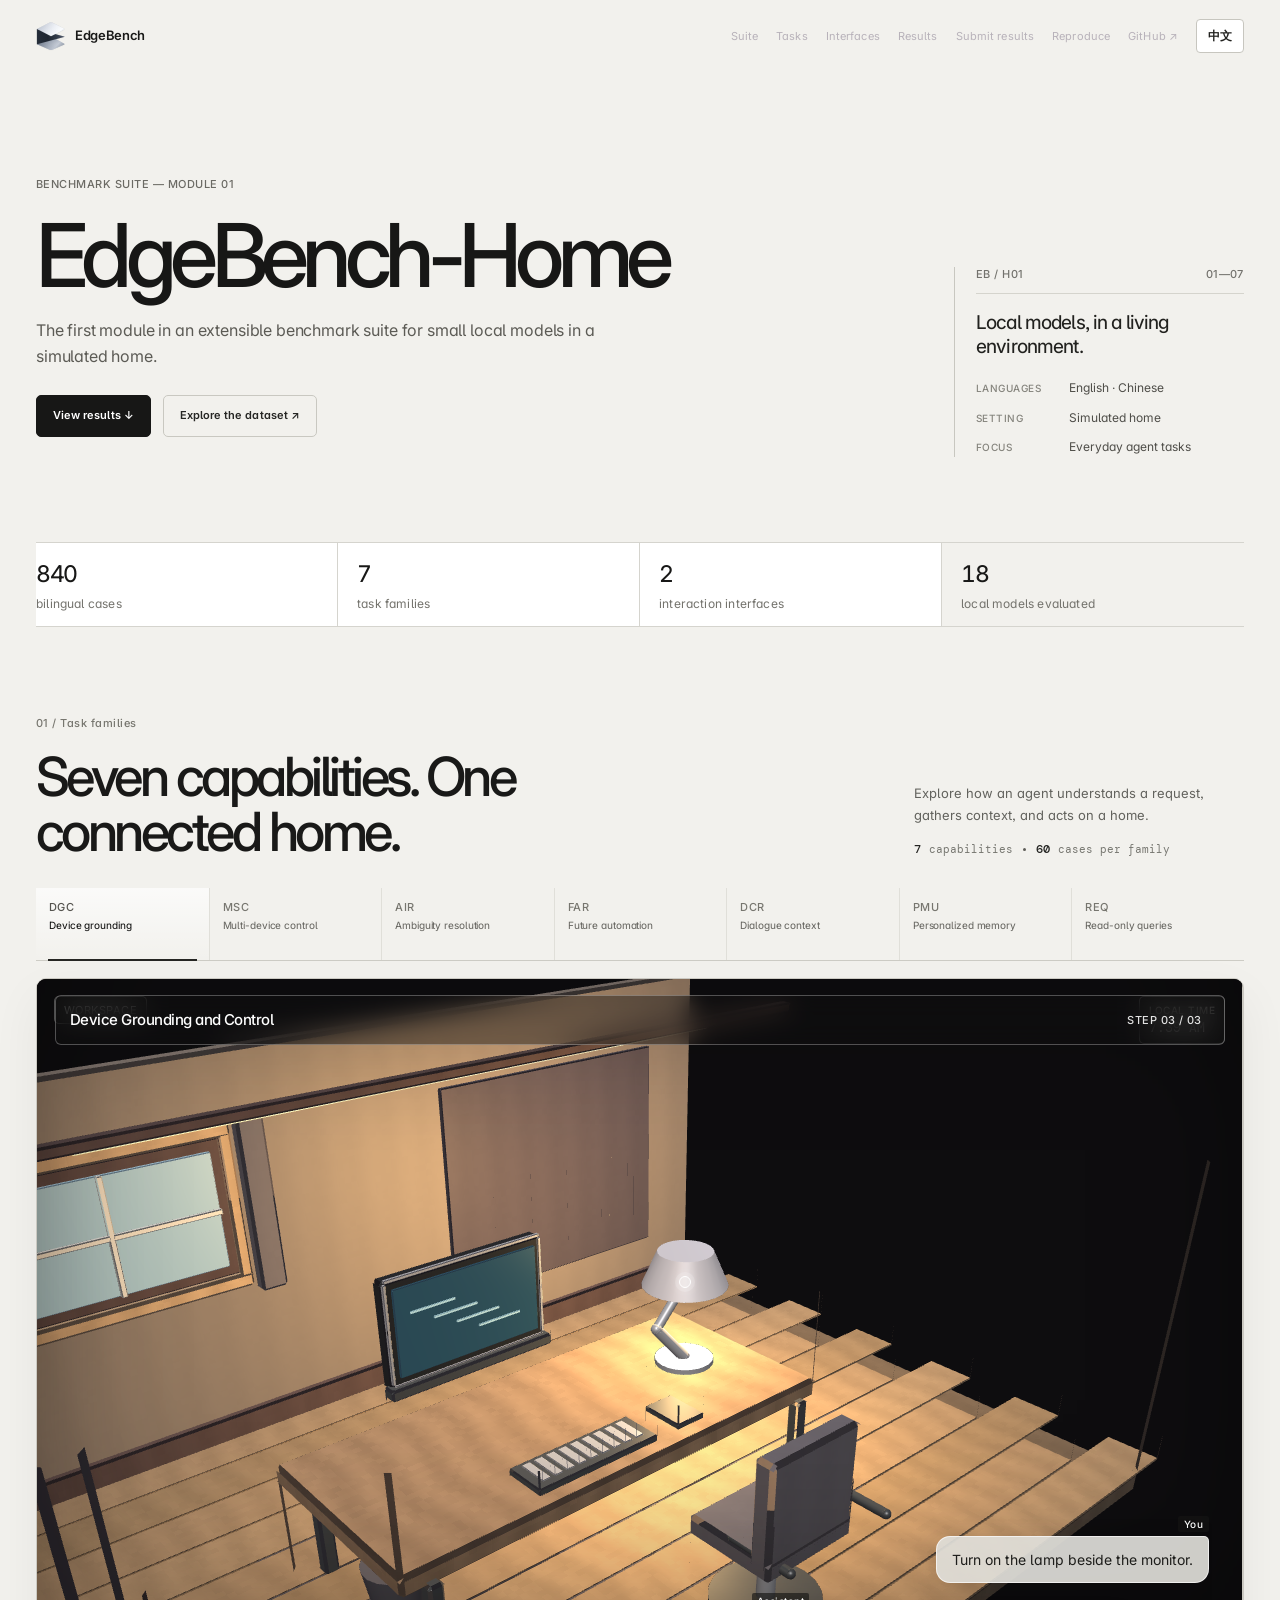
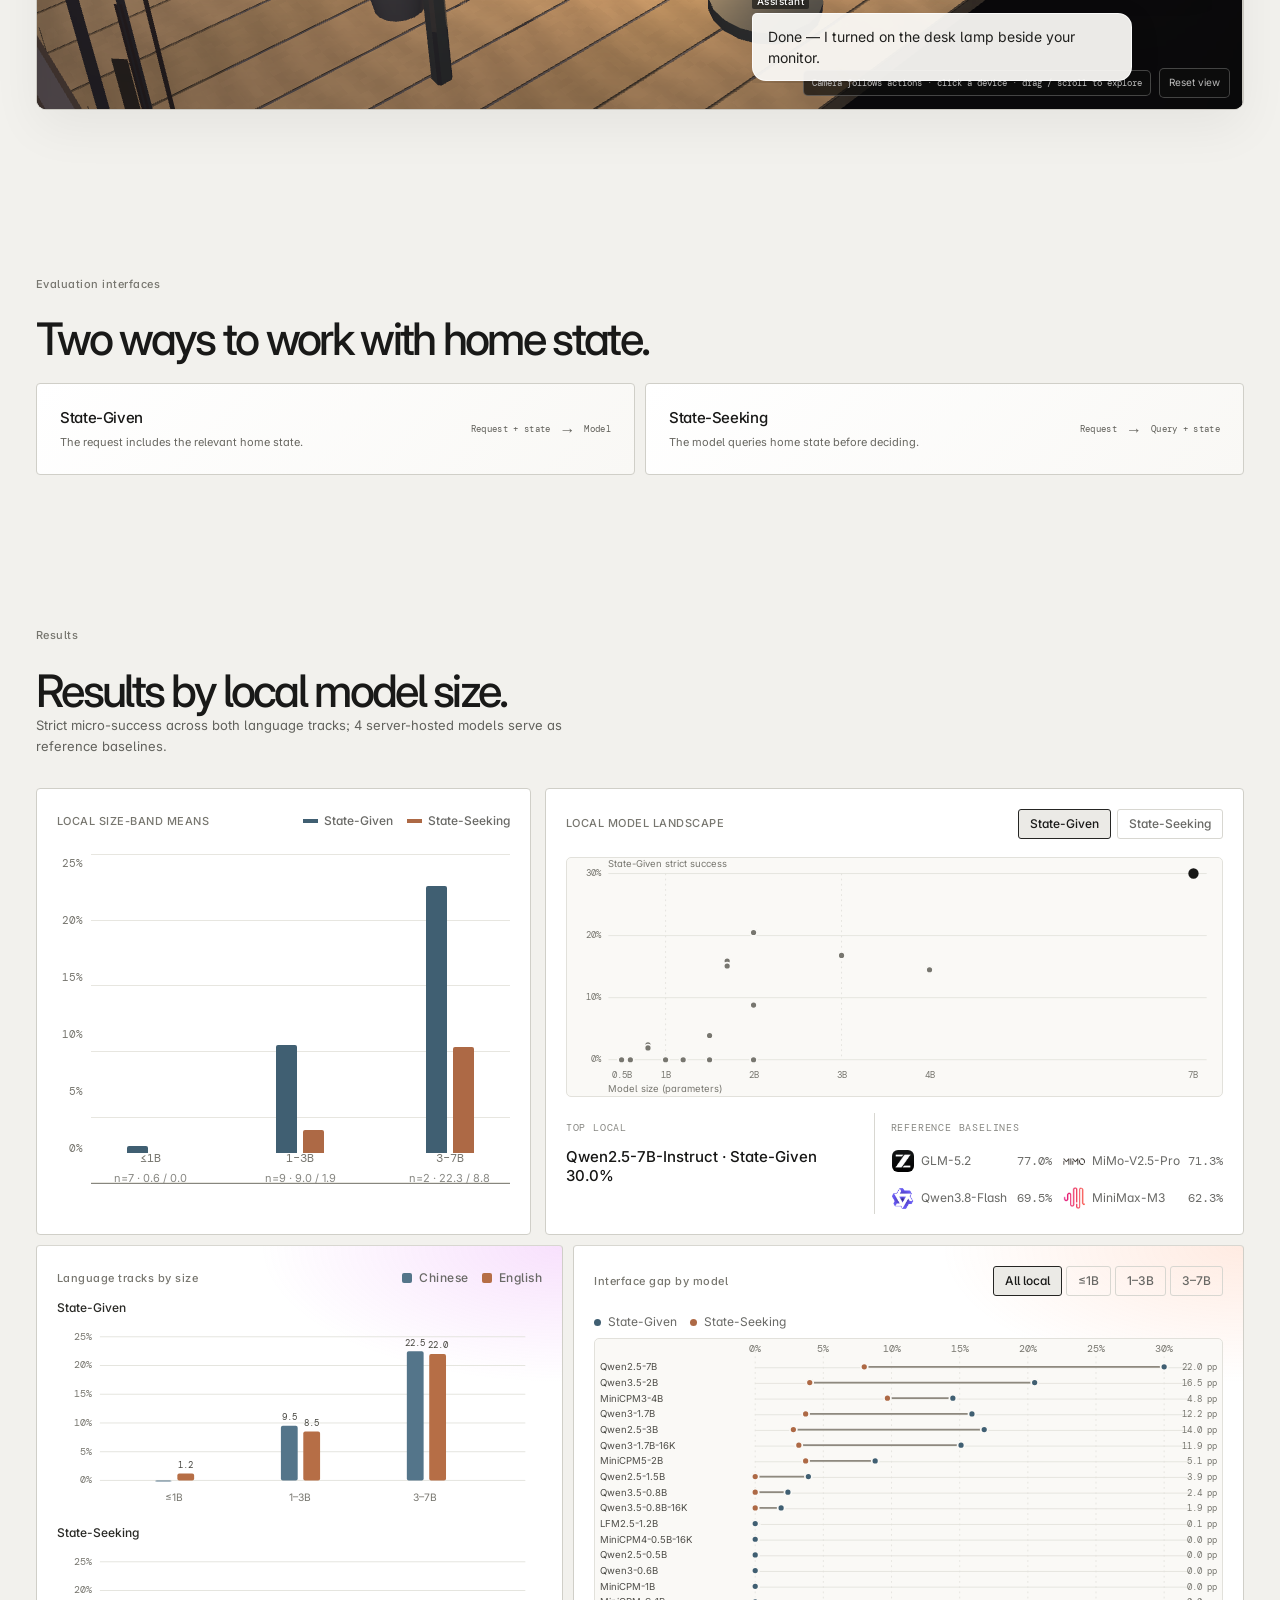
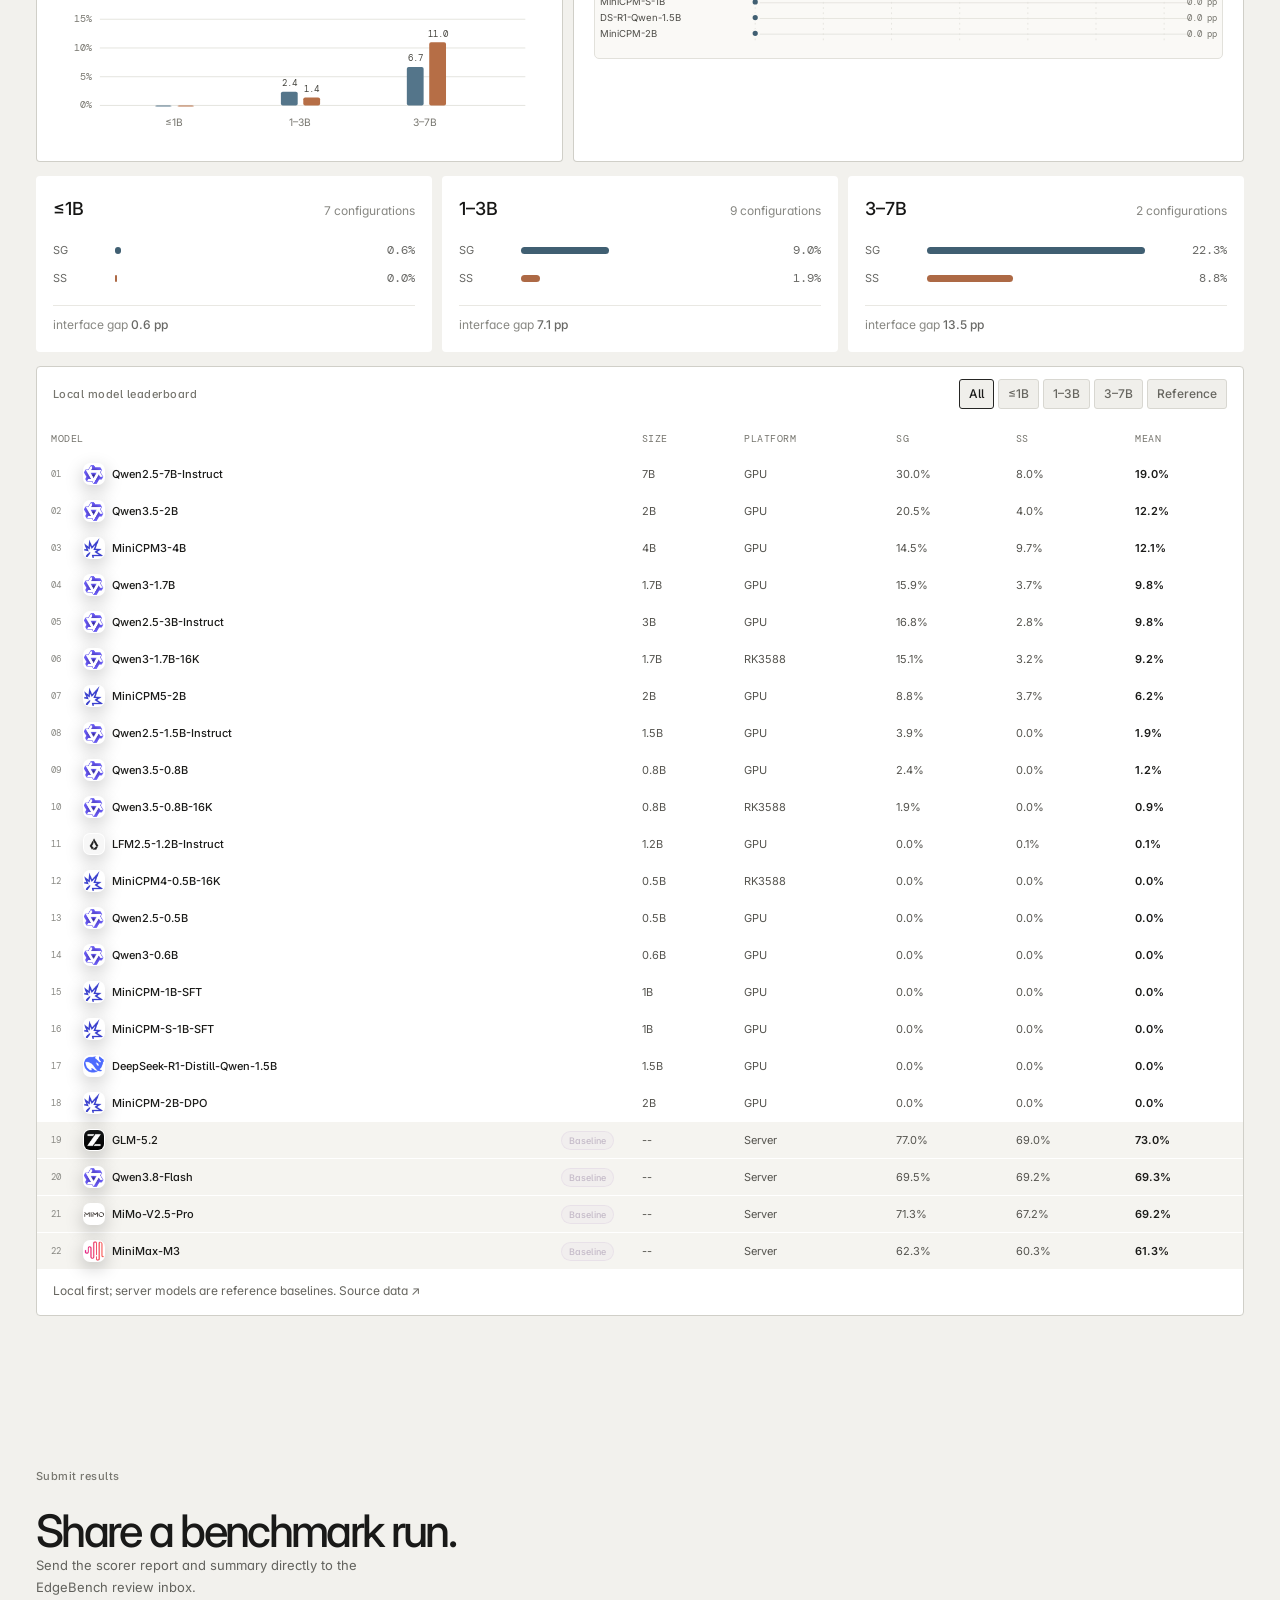
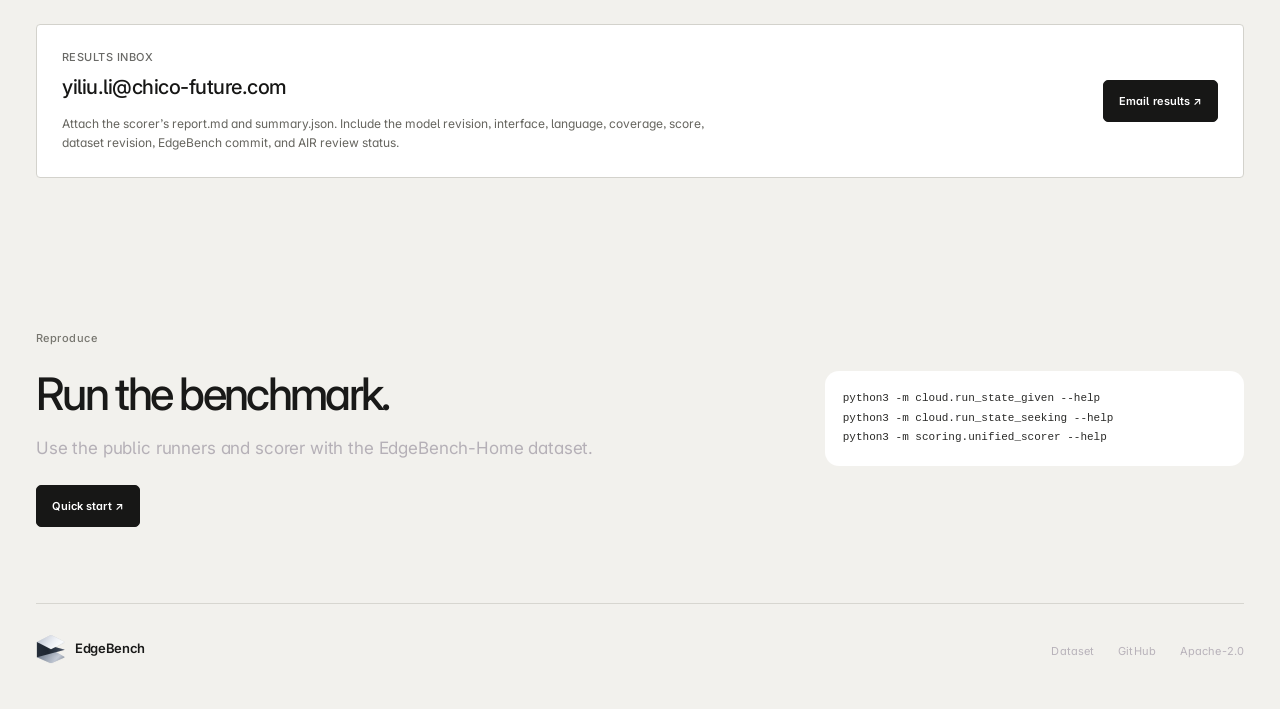
==== commit d49d1d44: "Publish bilingual home benchmark with task films and verified results" ====
--- a/site/home/index.html
+++ b/site/home/index.html
@@ -7,14 +7,22 @@
   <meta name="theme-color" content="#090909">
   <title>EdgeBench-Home — EdgeBench</title>
   <link rel="icon" href="../assets/edgebench-logo.svg" type="image/svg+xml">
-  <link rel="stylesheet" href="../style.css?v=40">
+  <script>
+    const navigationEntry = performance.getEntriesByType?.('navigation')[0];
+    if (navigationEntry?.type === 'reload' && !window.location.hash && 'scrollRestoration' in history) {
+      history.scrollRestoration = 'manual';
+      window.addEventListener('pageshow', () => window.scrollTo(0, 0), { once: true });
+    }
+  </script>
+  <link rel="stylesheet" href="../style.css?v=81">
 </head>
 <body>
 <a class="skip" href="#main">Skip to content</a>
-<header class="topbar"><a class="brand" href="../" aria-label="EdgeBench suite home"><span class="brand-logo-crop" aria-hidden="true"><img src="../assets/edgebench-logo.svg" alt=""></span><span>EdgeBench</span></a><nav><a href="../">Suite</a><a href="#tasks">Tasks</a><a href="#results">Results</a><a href="#reproduce">Reproduce</a><a href="https://github.com/Chico-Future/EdgeBench">GitHub ↗</a></nav></header>
+<header class="topbar"><a class="brand" href="../" aria-label="EdgeBench suite home"><img class="brand-mark" src="../assets/edgebench-mark.svg" alt=""><span>EdgeBench</span></a><nav><a href="../" data-nav="suite">Suite</a><a href="#tasks" data-nav="tasks">Tasks</a><a href="#interfaces" data-nav="interfaces">Interfaces</a><a href="#results" data-nav="results">Results</a><a href="#submit-results" data-nav="submit">Submit results</a><a href="#reproduce" data-nav="reproduce">Reproduce</a><a href="https://github.com/Chico-Future/EdgeBench">GitHub ↗</a><button class="language-toggle" type="button" aria-label="Switch language" aria-pressed="false">中文</button></nav></header>
 <main id="main">
   <section id="home" class="section intro">
     <div>
+      <p class="intro-kicker">BENCHMARK SUITE <span>—</span> MODULE 01</p>
       <h1>EdgeBench-Home</h1>
       <p class="lead">The first module in an extensible benchmark suite for small local models in a simulated home.</p>
       <div class="actions">
@@ -22,56 +30,93 @@
         <a class="intro-secondary" href="https://huggingface.co/datasets/chico-research/EdgeBench-Home">Explore the dataset <span aria-hidden="true">↗</span></a>
       </div>
     </div>
+    <aside class="intro-register" aria-label="Module details">
+      <div class="register-top"><span>EB / H01</span><span>01—07</span></div>
+      <p>Local models,<br>in a living environment.</p>
+      <dl>
+        <div><dt>LANGUAGES</dt><dd>English · 中文</dd></div>
+        <div><dt>SETTING</dt><dd>Simulated home</dd></div>
+        <div><dt>FOCUS</dt><dd>Everyday agent tasks</dd></div>
+      </dl>
+    </aside>
   </section>
   <section class="facts" aria-label="Benchmark facts"><div><b>840</b><span>bilingual cases</span></div><div><b>7</b><span>task families</span></div><div><b>2</b><span>interaction interfaces</span></div><div><b>18</b><span>local models evaluated</span></div></section>
   <section id="tasks" class="section tasks">
     <div class="tasks-intro">
-      <div><h2>Task families</h2><p class="lead">See how each request changes the home state.</p></div>
+      <div class="tasks-heading">
+        <div class="section-label">01 / Task families</div>
+        <h2>Seven capabilities.<br>One connected home.</h2>
+      </div>
+      <div class="tasks-summary">
+        <p>Explore how an agent understands a request, gathers context, and acts on a home.</p>
+        <span><b>7</b> capabilities <i aria-hidden="true"></i> <b>60</b> cases per family</span>
+      </div>
     </div>
     <div class="task-explorer">
-      <div class="task-list" role="group" aria-label="Task family selector">
-        <button type="button" class="task-row selected" data-family="DGC" aria-pressed="true"><span class="task-code">DGC</span><strong class="task-name">Device grounding</strong></button>
-        <button type="button" class="task-row" data-family="MSC" aria-pressed="false"><span class="task-code">MSC</span><strong class="task-name">Multi-device control</strong></button>
-        <button type="button" class="task-row" data-family="AIR" aria-pressed="false"><span class="task-code">AIR</span><strong class="task-name">Ambiguity resolution</strong></button>
-        <button type="button" class="task-row" data-family="FAR" aria-pressed="false"><span class="task-code">FAR</span><strong class="task-name">Future automation</strong></button>
-        <button type="button" class="task-row" data-family="DCR" aria-pressed="false"><span class="task-code">DCR</span><strong class="task-name">Dialogue context</strong></button>
-        <button type="button" class="task-row" data-family="PMU" aria-pressed="false"><span class="task-code">PMU</span><strong class="task-name">Personalized memory</strong></button>
-        <button type="button" class="task-row" data-family="REQ" aria-pressed="false"><span class="task-code">REQ</span><strong class="task-name">Read-only queries</strong></button>
+      <div class="task-list" role="group" aria-label="Choose a task family">
+        <button class="task-row selected" type="button" data-family="DGC" aria-pressed="true"><span class="task-code">DGC</span><strong class="task-name">Device grounding</strong></button>
+        <button class="task-row" type="button" data-family="MSC" aria-pressed="false"><span class="task-code">MSC</span><strong class="task-name">Multi-device control</strong></button>
+        <button class="task-row" type="button" data-family="AIR" aria-pressed="false"><span class="task-code">AIR</span><strong class="task-name">Ambiguity resolution</strong></button>
+        <button class="task-row" type="button" data-family="FAR" aria-pressed="false"><span class="task-code">FAR</span><strong class="task-name">Future automation</strong></button>
+        <button class="task-row" type="button" data-family="DCR" aria-pressed="false"><span class="task-code">DCR</span><strong class="task-name">Dialogue context</strong></button>
+        <button class="task-row" type="button" data-family="PMU" aria-pressed="false"><span class="task-code">PMU</span><strong class="task-name">Personalized memory</strong></button>
+        <button class="task-row" type="button" data-family="REQ" aria-pressed="false"><span class="task-code">REQ</span><strong class="task-name">Read-only queries</strong></button>
       </div>
       <article class="task-demo" aria-labelledby="task-demo-title">
         <div class="demo-head">
-          <h3 id="task-demo-title" aria-live="polite">Device grounding</h3>
-          <div class="walk-controls" role="group" aria-label="Walkthrough playback">
-            <button id="walk-prev" class="walk-control icon" type="button" aria-label="Previous step" title="Previous step">‹</button>
-            <button id="walk-toggle" class="walk-control play" type="button">Pause</button>
-            <button id="walk-next" class="walk-control icon" type="button" aria-label="Next step" title="Next step">›</button>
+          <h3 id="task-demo-title" aria-live="polite">Device Grounding and Control</h3>
+          <div class="auto-status"><span id="walk-counter" aria-live="polite">STEP 01 / 03</span></div>
+        </div>
+        <div class="demo-body">
+          <div class="scene-canvas">
+            <div class="scene-timebar" role="group" aria-label="Home time context">
+              <div class="scene-time-block">
+                <span class="scene-time-label" id="scene-clock-label">Local time</span>
+                <time id="scene-clock">--:--</time>
+              </div>
+              <div class="scene-time-block scene-time-context" id="scene-time-context" aria-live="polite" hidden>
+                <span class="scene-time-label" id="scene-time-label">When</span>
+                <strong id="scene-time-value"></strong>
+              </div>
+            </div>
+            <div id="scene-items" class="scene-items" aria-label="Interactive 3D smart-home scene"></div>
+            <aside class="agent-conversation" data-live-stage="understand" aria-label="Conversation walkthrough">
+              <div class="conversation-thread" id="conversation-thread" role="log" aria-live="polite" aria-relevant="additions text"></div>
+            </aside>
           </div>
         </div>
-        <div class="demo-context">
-          <div class="interface-view">
-            <span class="control-label">Interface</span>
-            <div class="interface-view-head" role="group" aria-label="Choose interaction interface">
-              <button class="interface-button active" data-interface="SG" type="button" aria-pressed="true">State-Given</button>
-              <button class="interface-button" data-interface="SS" type="button" aria-pressed="false">State-Seeking</button>
-            </div>
-          </div>
-          <div class="demo-prompt"><span>Request</span><p id="task-prompt" aria-live="polite"></p></div>
-        </div>
-        <div id="walk-steps" class="walk-steps" role="group" aria-label="Choose a walkthrough step"></div>
-        <div class="scene-canvas">
-          <div class="scene-bar"><span id="scene-mode" class="scene-mode">Context supplied</span></div>
-          <div id="scene-items" class="scene-items"></div>
-        </div>
-        <div class="walk-copy"><span id="walk-counter" class="walk-counter"></span><p id="walk-step-copy"></p></div>
       </article>
     </div>
   </section>
-  <section id="results" class="section results"><div class="section-label">Results</div><div class="section-head"><div><h2>Results by local model size.</h2><p>Strict micro-success across both language tracks; 4 server-hosted models serve as reference baselines.</p></div></div><div class="results-overview"><div class="trend-panel"><div class="panel-top"><span>LOCAL SIZE-BAND MEANS</span><span class="legend"><i></i>State-Given <i class="gray"></i>State-Seeking</span></div><div class="chart"><div class="axis"><span>25%</span><span>20%</span><span>15%</span><span>10%</span><span>5%</span><span>0%</span></div><div class="plot"><div class="gridline"></div><div class="gridline"></div><div class="gridline"></div><div class="gridline"></div><div class="gridline"></div><div class="gridline"></div><div class="group"><div class="bar sg" style="height:2.4%" title="State-Given 0.6%"></div><div class="bar ss" style="height:0%" title="State-Seeking 0.0%"></div><label>≤1B<small>n=7 · 0.6 / 0.0</small></label></div><div class="group"><div class="bar sg" style="height:36%" title="State-Given 9.0%"></div><div class="bar ss" style="height:7.6%" title="State-Seeking 1.9%"></div><label>1–3B<small>n=9 · 9.0 / 1.9</small></label></div><div class="group"><div class="bar sg" style="height:89.2%" title="State-Given 22.3%"></div><div class="bar ss" style="height:35.2%" title="State-Seeking 8.8%"></div><label>3–7B<small>n=2 · 22.3 / 8.8</small></label></div></div></div></div><div class="model-landscape"><div class="panel-top"><span>LOCAL MODEL LANDSCAPE</span><div class="landscape-controls" role="group" aria-label="Choose interface metric"><button class="landscape-metric active" data-landscape-metric="sg" type="button">State-Given</button><button class="landscape-metric" data-landscape-metric="ss" type="button">State-Seeking</button></div></div><div class="landscape-layout"><div class="landscape-chart-wrap"><svg id="landscape-chart" viewBox="0 0 760 276" role="img" aria-labelledby="landscape-title landscape-desc"><title id="landscape-title">Local model success by parameter count</title><desc id="landscape-desc">Each point represents one evaluated local model. Color identifies its model family; horizontal position shows parameter count and vertical position shows strict micro-success.</desc></svg><div id="landscape-tooltip" class="landscape-tooltip" hidden></div></div><aside class="landscape-reading"><div class="local-leader"><span>TOP LOCAL</span><strong id="landscape-head">Small models remain tightly clustered near zero.</strong></div><div class="reference-mini"><span>REFERENCE BASELINES</span><div id="reference-bars"></div></div></aside></div></div></div><div class="analysis-grid"><div class="analysis-panel"><div class="panel-top"><span>LANGUAGE TRACKS BY SIZE</span></div><div class="analysis-legend"><i class="cn"></i>Chinese <i class="en"></i>English</div><div class="language-charts"><section class="language-chart-panel"><h3>State-Given</h3><svg id="language-chart-sg" class="language-chart-svg" viewBox="0 0 520 258" role="img" aria-labelledby="language-chart-sg-title language-chart-sg-desc"></svg></section><section class="language-chart-panel"><h3>State-Seeking</h3><svg id="language-chart-ss" class="language-chart-svg" viewBox="0 0 520 258" role="img" aria-labelledby="language-chart-ss-title language-chart-ss-desc"></svg></section></div></div><div class="analysis-panel gap-panel"><div class="panel-top"><span>INTERFACE GAP BY MODEL</span><div class="analysis-controls" role="group" aria-label="Filter interface gap chart"><button class="gap-filter active" data-gap-filter="all" type="button">All local</button><button class="gap-filter" data-gap-filter="≤1B" type="button">≤1B</button><button class="gap-filter" data-gap-filter="1--3B" type="button">1–3B</button><button class="gap-filter" data-gap-filter="3--7B" type="button">3–7B</button></div></div><div class="analysis-legend"><i class="sg-dot"></i>State-Given <i class="ss-dot"></i>State-Seeking</div><div class="gap-chart-wrap"><svg id="gap-chart" viewBox="0 0 720 250" role="img" aria-labelledby="gap-title gap-desc"><title id="gap-title">State-Given and State-Seeking results by local model</title><desc id="gap-desc">Each row connects a model's State-Seeking and State-Given scores, showing the interface gap.</desc></svg><div id="gap-tooltip" class="landscape-tooltip" hidden></div></div><p class="chart-caption">Interface gap for each local model.</p></div></div><div class="band-summary" aria-label="Size-band comparison"><button class="band-card" data-band-filter="≤1B"><span class="band-card-head"><b>≤1B</b><small>7 configurations</small></span><span class="band-bars"><span><i>SG</i><em style="width:2.4%"></em><strong>0.6%</strong></span><span><i>SS</i><em class="ss" style="width:0%"></em><strong>0.0%</strong></span></span><span class="band-gap">interface gap <b>0.6 pp</b></span></button><button class="band-card" data-band-filter="1--3B"><span class="band-card-head"><b>1–3B</b><small>9 configurations</small></span><span class="band-bars"><span><i>SG</i><em style="width:36%"></em><strong>9.0%</strong></span><span><i>SS</i><em class="ss" style="width:7.6%"></em><strong>1.9%</strong></span></span><span class="band-gap">interface gap <b>7.1 pp</b></span></button><button class="band-card" data-band-filter="3--7B"><span class="band-card-head"><b>3–7B</b><small>2 configurations</small></span><span class="band-bars"><span><i>SG</i><em style="width:89.2%"></em><strong>22.3%</strong></span><span><i>SS</i><em class="ss" style="width:35.2%"></em><strong>8.8%</strong></span></span><span class="band-gap">interface gap <b>13.5 pp</b></span></button></div><div class="results-table-wrap"><div class="table-head"><span>LOCAL MODEL LEADERBOARD</span><div class="filters"><button class="filter active" data-filter="all">All</button><button class="filter" data-filter="≤1B">≤1B</button><button class="filter" data-filter="1--3B">1–3B</button><button class="filter" data-filter="3--7B">3–7B</button><button class="filter" data-filter="Server">Reference</button></div></div><table class="results-table"><thead><tr><th>Model</th><th>Size</th><th>Platform</th><th>SG</th><th>SS</th><th>Mean</th></tr></thead><tbody id="model-rows"></tbody></table><p class="table-note">Local first; server models are reference baselines. <a href="../data/results.json">Source data ↗</a></p></div></section>
+  <section id="interfaces" class="section interfaces">
+    <div class="section-label">Evaluation interfaces</div>
+    <div class="interfaces-intro"><h2>Two ways to work with home state.</h2></div>
+    <div class="interface-cards">
+      <article class="interface-card">
+        <div><h3>State-Given</h3><p>The request includes the relevant home state.</p></div>
+        <div class="interface-flow"><span>Request + state</span><i aria-hidden="true">→</i><span>Model</span></div>
+      </article>
+      <article class="interface-card">
+        <div><h3>State-Seeking</h3><p>The model queries home state before deciding.</p></div>
+        <div class="interface-flow"><span>Request</span><i aria-hidden="true">→</i><span>Query + state</span></div>
+      </article>
+    </div>
+  </section>
+  <section id="results" class="section results"><div class="section-label">Results</div><div class="section-head"><div><h2>Results by local model size.</h2><p>Strict micro-success across both language tracks; 4 server-hosted models serve as reference baselines.</p></div></div><div class="results-overview"><div class="trend-panel"><div class="panel-top"><span>LOCAL SIZE-BAND MEANS</span><span class="legend"><i></i>State-Given <i class="gray"></i>State-Seeking</span></div><div class="chart"><div class="axis"><span>25%</span><span>20%</span><span>15%</span><span>10%</span><span>5%</span><span>0%</span></div><div class="plot"><div class="gridline"></div><div class="gridline"></div><div class="gridline"></div><div class="gridline"></div><div class="gridline"></div><div class="gridline"></div><div class="group"><div class="bar sg" style="height:2.4%" title="State-Given 0.6%"></div><div class="bar ss" style="height:0%" title="State-Seeking 0.0%"></div><label>≤1B<small>n=7 · 0.6 / 0.0</small></label></div><div class="group"><div class="bar sg" style="height:36%" title="State-Given 9.0%"></div><div class="bar ss" style="height:7.6%" title="State-Seeking 1.9%"></div><label>1–3B<small>n=9 · 9.0 / 1.9</small></label></div><div class="group"><div class="bar sg" style="height:89.2%" title="State-Given 22.3%"></div><div class="bar ss" style="height:35.2%" title="State-Seeking 8.8%"></div><label>3–7B<small>n=2 · 22.3 / 8.8</small></label></div></div></div></div><div class="model-landscape"><div class="panel-top"><span>LOCAL MODEL LANDSCAPE</span><div class="landscape-controls" role="group" aria-label="Choose interface metric"><button class="landscape-metric active" data-landscape-metric="sg" type="button">State-Given</button><button class="landscape-metric" data-landscape-metric="ss" type="button">State-Seeking</button></div></div><div class="landscape-layout"><div class="landscape-chart-wrap"><svg id="landscape-chart" viewBox="0 0 760 276" role="img" aria-labelledby="landscape-title landscape-desc"><title id="landscape-title">Local model success by parameter count</title><desc id="landscape-desc">Each point represents one evaluated local model. Color identifies its model family; horizontal position shows parameter count and vertical position shows strict micro-success.</desc></svg><div id="landscape-tooltip" class="landscape-tooltip" hidden></div></div><aside class="landscape-reading"><div class="local-leader"><span>TOP LOCAL</span><strong id="landscape-head">Small models remain tightly clustered near zero.</strong></div><div class="reference-mini"><span>REFERENCE BASELINES</span><div id="reference-bars" class="reference-bars"></div></div></aside></div></div></div><div class="analysis-grid"><div class="analysis-panel"><div class="panel-top"><span>LANGUAGE TRACKS BY SIZE</span><div class="analysis-legend"><i class="cn"></i>Chinese <i class="en"></i>English</div></div><div class="language-charts"><section class="language-chart-panel"><h3>State-Given</h3><svg id="language-chart-sg" class="language-chart-svg" viewBox="0 0 520 210" role="img" aria-labelledby="language-chart-sg-title language-chart-sg-desc"></svg></section><section class="language-chart-panel"><h3>State-Seeking</h3><svg id="language-chart-ss" class="language-chart-svg" viewBox="0 0 520 210" role="img" aria-labelledby="language-chart-ss-title language-chart-ss-desc"></svg></section></div></div><div class="analysis-panel gap-panel"><div class="panel-top"><span>INTERFACE GAP BY MODEL</span><div class="analysis-controls" role="group" aria-label="Filter interface gap chart"><button class="gap-filter active" data-gap-filter="all" type="button">All local</button><button class="gap-filter" data-gap-filter="≤1B" type="button">≤1B</button><button class="gap-filter" data-gap-filter="1--3B" type="button">1–3B</button><button class="gap-filter" data-gap-filter="3--7B" type="button">3–7B</button></div></div><div class="analysis-legend"><i class="sg-dot"></i>State-Given <i class="ss-dot"></i>State-Seeking</div><div class="gap-chart-wrap"><svg id="gap-chart" viewBox="0 0 720 250" role="img" aria-labelledby="gap-title gap-desc"><title id="gap-title">State-Given and State-Seeking results by local model</title><desc id="gap-desc">Each row connects a model's State-Seeking and State-Given scores, showing the interface gap.</desc></svg><div id="gap-tooltip" class="landscape-tooltip" hidden></div></div></div></div><div class="band-summary" aria-label="Size-band comparison"><button class="band-card" data-band-filter="≤1B"><span class="band-card-head"><b>≤1B</b><small>7 configurations</small></span><span class="band-bars"><span><i>SG</i><em style="width:2.4%"></em><strong>0.6%</strong></span><span><i>SS</i><em class="ss" style="width:0%"></em><strong>0.0%</strong></span></span><span class="band-gap">interface gap <b>0.6 pp</b></span></button><button class="band-card" data-band-filter="1--3B"><span class="band-card-head"><b>1–3B</b><small>9 configurations</small></span><span class="band-bars"><span><i>SG</i><em style="width:36%"></em><strong>9.0%</strong></span><span><i>SS</i><em class="ss" style="width:7.6%"></em><strong>1.9%</strong></span></span><span class="band-gap">interface gap <b>7.1 pp</b></span></button><button class="band-card" data-band-filter="3--7B"><span class="band-card-head"><b>3–7B</b><small>2 configurations</small></span><span class="band-bars"><span><i>SG</i><em style="width:89.2%"></em><strong>22.3%</strong></span><span><i>SS</i><em class="ss" style="width:35.2%"></em><strong>8.8%</strong></span></span><span class="band-gap">interface gap <b>13.5 pp</b></span></button></div><div class="results-table-wrap"><div class="table-head"><span>LOCAL MODEL LEADERBOARD</span><div class="filters"><button class="filter active" data-filter="all">All</button><button class="filter" data-filter="≤1B">≤1B</button><button class="filter" data-filter="1--3B">1–3B</button><button class="filter" data-filter="3--7B">3–7B</button><button class="filter" data-filter="Server">Reference</button></div></div><table class="results-table"><thead><tr><th>Model</th><th>Size</th><th>Platform</th><th>SG</th><th>SS</th><th>Mean</th></tr></thead><tbody id="model-rows"></tbody></table><p class="table-note">Local first; server models are reference baselines. <a href="../data/results.json">Source data ↗</a></p></div></section>
+  <section id="submit-results" class="section submit-results">
+    <div class="section-label">Submit results</div>
+    <div class="section-head"><div><h2>Share a benchmark run.</h2><p>Send the scorer report and summary directly to the EdgeBench review inbox.</p></div></div>
+    <div class="direct-submit-card">
+      <div><span class="direct-submit-label">RESULTS INBOX</span><strong>yiliu.li@chico-future.com</strong><p>Attach the scorer’s <code>report.md</code> and <code>summary.json</code>. Include the model revision, interface, language, coverage, score, dataset revision, EdgeBench commit, and AIR review status.</p></div>
+      <a class="button" href="mailto:yiliu.li@chico-future.com?subject=EdgeBench-Home%20evaluation%20results&body=Hello%20EdgeBench%20team%2C%0A%0AModel%20and%20revision%3A%20%0AInterface%3A%20%0ALanguage%3A%20%0AStrict%20micro-success%3A%20%0ACoverage%3A%20%0ADataset%20revision%3A%20%0AEdgeBench%20commit%3A%20%0ATask-family%20scores%3A%20%0AAIR%20review%20status%3A%20%0A%0AI%20have%20attached%20the%20scorer%20report%20and%20summary.">Email results ↗</a>
+    </div>
+  </section>
   <section id="reproduce" class="section reproduce"><div class="section-label">Reproduce</div><div class="two-col"><div><h2>Run the benchmark.</h2><p class="lead">Use the public runners and scorer with the EdgeBench-Home dataset.</p><div class="actions"><a class="button" href="https://github.com/Chico-Future/EdgeBench#quick-start">Quick start ↗</a></div></div><pre class="code"><code>python3 -m cloud.run_state_given --help
 python3 -m cloud.run_state_seeking --help
 python3 -m scoring.unified_scorer --help</code></pre></div></section>
 </main>
-<footer><div><a class="brand" href="../" aria-label="EdgeBench suite home"><span class="brand-logo-crop" aria-hidden="true"><img src="../assets/edgebench-logo.svg" alt=""></span><span>EdgeBench</span></a></div><nav><a href="https://huggingface.co/datasets/chico-research/EdgeBench-Home">Dataset</a><a href="https://github.com/Chico-Future/EdgeBench">GitHub</a><a href="https://github.com/Chico-Future/EdgeBench/blob/main/LICENSE">Apache-2.0</a></nav></footer>
-<script src="../app.js?v=26"></script>
+<footer><div><a class="brand" href="../" aria-label="EdgeBench suite home"><img class="brand-mark" src="../assets/edgebench-mark.svg" alt=""><span>EdgeBench</span></a></div><nav><a href="https://huggingface.co/datasets/chico-research/EdgeBench-Home">Dataset</a><a href="https://github.com/Chico-Future/EdgeBench">GitHub</a><a href="https://github.com/Chico-Future/EdgeBench/blob/main/LICENSE">Apache-2.0</a></nav></footer>
+<script src="../task-scene-3d.js?v=27"></script>
+<script src="../app.js?v=61"></script>
 </body>
 </html>
--- a/site/style.css
+++ b/site/style.css
@@ -187,9 +187,125 @@
   html { scroll-behavior: auto; }
 }
 
+/* Homepage repair: complete wordmark, human scale labels, full-bleed task media. */
+body:not(.suite-page) .brand { display: inline-flex; width: 112px; flex: 0 0 112px; }
+body:not(.suite-page) .brand-full-logo { display: block; width: 100%; height: 38px; object-fit: contain; object-position: left center; }
+body:not(.suite-page) footer .brand { width: 112px; }
+body:not(.suite-page) .topbar { gap: 28px; }
+body:not(.suite-page) .topbar nav { flex-wrap: wrap; justify-content: flex-end; row-gap: 8px; }
+body:not(.suite-page) .intro-kicker,
+body:not(.suite-page) .register-top,
+body:not(.suite-page) .intro-register dt,
+body:not(.suite-page) .section-label,
+body:not(.suite-page) .panel-top,
+body:not(.suite-page) .table-head,
+body:not(.suite-page) .task-code,
+body:not(.suite-page) .auto-status,
+body:not(.suite-page) .scene-time-label,
+body:not(.suite-page) .conversation-speaker,
+body:not(.suite-page) .direct-submit-label { font-family: Inter, Arial, sans-serif; font-size: 11px; font-weight: 500; letter-spacing: .045em; }
+body:not(.suite-page) .intro-register dt { font-size: 10px; }
+body:not(.suite-page) .section-label,
+body:not(.suite-page) .panel-top,
+body:not(.suite-page) .table-head { text-transform: none; }
+body:not(.suite-page) .facts span,
+body:not(.suite-page) .intro-register dd,
+body:not(.suite-page) .band-card-head small,
+body:not(.suite-page) .band-gap,
+body:not(.suite-page) .band-bars i,
+body:not(.suite-page) .band-bars strong,
+body:not(.suite-page) .reference-row label,
+body:not(.suite-page) .reference-row b,
+body:not(.suite-page) .legend,
+body:not(.suite-page) .analysis-legend,
+body:not(.suite-page) .filter,
+body:not(.suite-page) .landscape-metric,
+body:not(.suite-page) .gap-filter,
+body:not(.suite-page) .table-note,
+body:not(.suite-page) .direct-submit-card p { font-size: 12px; }
+body:not(.suite-page) .task-demo { border-radius: 10px; }
+body:not(.suite-page) .demo-head { position: absolute; z-index: 6; top: 16px; left: 18px; right: 18px; min-height: 0; padding: 11px 14px; border: 1px solid rgba(255,255,255,.28); border-radius: 6px; background: rgba(18,18,17,.42); color: #fff; backdrop-filter: blur(12px); pointer-events: none; }
+body:not(.suite-page) .demo-head h3 { color: #fff; font-size: 15px; }
+body:not(.suite-page) .auto-status { border: 0; background: transparent; color: rgba(255,255,255,.88); font-size: 11px; }
+body:not(.suite-page) .demo-body,
+body:not(.suite-page) .scene-canvas { position: relative; }
+body:not(.suite-page) .scene-items { height: clamp(560px, 57vw, 760px); min-height: 560px; }
+body:not(.suite-page) .home-3d-scene { background: #171716; }
+body:not(.suite-page) .home-scene-video { object-position: center center; }
+body:not(.suite-page) .home-3d-scene::after { box-shadow: inset 0 -130px 150px rgba(0,0,0,.28), inset 0 80px 100px rgba(0,0,0,.13); }
+body:not(.suite-page) .scene-room-label,
+body:not(.suite-page) .scene-timebar,
+body:not(.suite-page) .scene-view-hint,
+body:not(.suite-page) .scene-reset { border-radius: 5px; }
+body:not(.suite-page) .scene-room-label { font-family: Inter, Arial, sans-serif; font-size: 11px; letter-spacing: .04em; }
+body:not(.suite-page) .scene-time-label { font-size: 10px; }
+body:not(.suite-page) .scene-time-block time,
+body:not(.suite-page) .scene-time-block strong { font-size: 13px; }
+body:not(.suite-page) .agent-conversation { right: 30px; bottom: 26px; width: min(460px, 48%); max-height: 64%; }
+body:not(.suite-page) .conversation-thread { max-height: min(390px, 52vh); gap: 10px; }
+body:not(.suite-page) .conversation-speaker { font-size: 10px; }
+body:not(.suite-page) .conversation-message p,
+body:not(.suite-page) .conversation-message.user p { max-width: 380px; padding: 12px 15px; border-radius: 5px 14px 14px 14px; font-size: 14px; line-height: 1.5; }
+body:not(.suite-page) .conversation-message.user p { border-radius: 14px 5px 14px 14px; }
+body:not(.suite-page) .landscape-chart-wrap,
+body:not(.suite-page) .gap-chart-wrap { overflow-x: auto; }
+body:not(.suite-page) .results-table-wrap { overflow-x: auto; }
+body:not(.suite-page) .results-table { min-width: 680px; }
+body:not(.suite-page) .landscape-axis,
+body:not(.suite-page) .landscape-axis-label,
+body:not(.suite-page) .analysis-axis,
+body:not(.suite-page) .analysis-axis-label,
+body:not(.suite-page) .gap-model-label { font-size: 11px; }
+body:not(.suite-page) .analysis-value,
+body:not(.suite-page) .gap-value { font-size: 10px; }
+@media (max-width: 760px) {
+  body:not(.suite-page) .topbar { height: auto; min-height: 66px; align-items: flex-start; padding: 13px 0; }
+  body:not(.suite-page) .topbar nav { gap: 10px 14px; }
+  body:not(.suite-page) .topbar nav a { font-size: 11px; }
+  body:not(.suite-page) .scene-items { height: clamp(430px, 112vw, 620px); min-height: 430px; }
+  body:not(.suite-page) .demo-head { top: 10px; left: 10px; right: 10px; padding: 9px 11px; }
+  body:not(.suite-page) .agent-conversation { right: 14px; bottom: 14px; width: min(400px, 82%); max-height: 60%; }
+  body:not(.suite-page) .conversation-message p,
+  body:not(.suite-page) .conversation-message.user p { font-size: 13px; }
+  body:not(.suite-page) .landscape-chart-wrap #landscape-chart,
+  body:not(.suite-page) .gap-chart-wrap #gap-chart { min-width: 650px; }
+  body:not(.suite-page) .results-table { min-width: 650px; }
+}
+@media (max-width: 430px) {
+  body:not(.suite-page) .brand { width: 94px; flex-basis: 94px; }
+  body:not(.suite-page) .brand-full-logo { height: 32px; }
+  body:not(.suite-page) .topbar { gap: 10px; }
+  body:not(.suite-page) .topbar nav { max-width: calc(100% - 104px); gap: 8px 10px; }
+  body:not(.suite-page) .topbar nav a { font-size: 10px; }
+  body:not(.suite-page) .scene-items { height: 430px; min-height: 430px; }
+  body:not(.suite-page) .agent-conversation { width: 88%; }
+}
+
+/* Language switch and data palette: labels and marks stay paired and legible. */
+body:not(.suite-page) .topbar nav { gap: 18px; }
+body:not(.suite-page) .language-toggle { min-height: 34px; padding: 6px 11px; border: 1px solid #c9c8c1; border-radius: 4px; background: #fff; color: #252522; font-size: 12px; font-weight: 600; cursor: pointer; }
+body:not(.suite-page) .language-toggle:hover { border-color: #74736d; background: #f4f3ef; }
+body:not(.suite-page) .analysis-legend i.cn,
+body:not(.suite-page) .language-bar.chinese { background: #5e7d91; fill: #5e7d91; }
+body:not(.suite-page) .analysis-legend i.en,
+body:not(.suite-page) .language-bar.english { background: #bf805d; fill: #bf805d; }
+body:not(.suite-page) .legend i { background: #384f5e; }
+body:not(.suite-page) .legend i.gray { background: #aa744f; }
+body:not(.suite-page) .analysis-legend i.sg-dot,
+body:not(.suite-page) .gap-point.sg { background: #384f5e; fill: #384f5e; }
+body:not(.suite-page) .analysis-legend i.ss-dot,
+body:not(.suite-page) .gap-point.ss { background: #aa744f; fill: #aa744f; }
+body:not(.suite-page) .gap-span { stroke: #85847d; }
+body:not(.suite-page) .bar { background: #384f5e; }
+body:not(.suite-page) .bar.ss { background: #aa744f; }
+body:not(.suite-page) .band-bars em { background: #384f5e; }
+body:not(.suite-page) .band-bars em.ss { background: #aa744f; }
+@media (max-width: 760px) {
+  body:not(.suite-page) .topbar nav { gap: 9px 12px; }
+  body:not(.suite-page) .language-toggle { min-height: 30px; padding: 4px 8px; }
+}
+
 /* Task family walkthrough */
-
-@keyframes content-in { from { opacity: .2; transform: translateY(4px); } to { opacity: 1; transform: translateY(0); } }
 
 /* Use the EdgeBench folded-page SVG as the shared header and footer mark. */
 .brand-logo-crop {
@@ -255,12 +371,13 @@
 .gap-filter { padding: 5px 8px; border: 1px solid var(--hair); border-radius: 999px; background: transparent; color: var(--muted); cursor: pointer; font-family: Inter, Arial, sans-serif; font-size: 10px; }
 .gap-filter:hover, .gap-filter.active { border-color: #777; color: var(--ink); }
 .analysis-legend { display: flex; align-items: center; gap: 6px; margin-top: 15px; color: var(--muted); font-size: 10px; }
+.analysis-panel .panel-top > .analysis-legend { flex: 0 0 auto; margin-top: 0; }
 .analysis-legend i { display: inline-block; width: 9px; height: 9px; margin-left: 6px; border-radius: 2px; background: #aab6c2; }
 .analysis-legend i:first-child { margin-left: 0; }
 .analysis-legend i.en { background: #6d7680; }
 .analysis-legend i.sg-dot { width: 7px; height: 7px; border-radius: 50%; background: var(--sg); }
 .analysis-legend i.ss-dot { width: 7px; height: 7px; border-radius: 50%; background: var(--ss); }
-.language-charts { display: grid; grid-template-columns: 1fr; gap: 12px; margin-top: 8px; }
+.language-charts { display: grid; grid-template-columns: 1fr; gap: 8px; margin-top: 8px; }
 .language-chart-panel { min-width: 0; }
 .language-chart-panel h3 { margin: 0 0 3px; color: #aaa3ac; font-size: 12px; font-weight: 500; }
 .language-chart-svg { display: block; width: 100%; height: auto; }
@@ -295,7 +412,7 @@
   .analysis-grid { grid-template-columns: 1fr; }
   .analysis-panel .panel-top { align-items: flex-start; flex-direction: column; }
   .analysis-controls { justify-content: start; }
-  .language-charts { gap: 14px; }
+  .language-charts { grid-template-columns: 1fr; gap: 14px; }
   .gap-chart-wrap { max-height: 430px; }
 }
 
@@ -606,7 +723,7 @@
 
 /* Task explorer: a single selector drives one illustrated, animated home scene. */
 .topbar, .section { border-bottom: 0; }
-.facts { gap: 10px; border: 0; }
+.facts { grid-template-columns: repeat(4, minmax(0, 1fr)); max-width: none; gap: 10px; border: 0; }
 .facts > div, .facts > div:last-child {
   border: 0;
   border-radius: 15px;
@@ -672,12 +789,13 @@
 .results-overview {
   display: grid;
   grid-template-columns: minmax(0, .92fr) minmax(0, 1.3fr);
-  align-items: start;
+  align-items: stretch;
   gap: 14px;
 }
 .results-overview > * { min-width: 0; }
 .results-overview .model-landscape { margin-top: 0; }
 .results-overview .chart { height: 330px; }
+.results-overview .group label { transform: translateY(4px); }
 .results-overview .group label small { white-space: nowrap; }
 .results-overview .landscape-layout { grid-template-columns: minmax(0, 1fr); gap: 14px; }
 .results-overview #landscape-chart { min-width: 0; }
@@ -696,6 +814,22 @@
   border-top: 0;
   border-left: 1px solid var(--hair);
 }
+.results-overview .reference-bars {
+  grid-template-columns: repeat(2, minmax(0, 1fr));
+  gap: 6px 10px;
+  margin-top: 9px;
+}
+.results-overview .reference-row {
+  min-height: 31px;
+  grid-template-columns: 24px minmax(0, 1fr) max-content;
+  gap: 6px;
+}
+.results-overview .reference-row .model-logo {
+  width: 24px;
+  height: 24px;
+  border-radius: 7px;
+}
+.results-overview .reference-row label { font-size: 10px; }
 @media (max-width: 960px) {
   .results-overview { grid-template-columns: 1fr; }
 }
@@ -773,25 +907,6 @@
   padding: 76px 0;
   overflow: hidden;
 }
-.intro::before {
-  position: absolute;
-  z-index: -1;
-  top: -9%;
-  right: -10%;
-  width: min(990px, 92vw);
-  height: 116%;
-  border-radius: 50%;
-  background:
-    radial-gradient(ellipse 34% 47% at 76% 31%, rgba(106, 76, 245, .18), transparent 100%),
-    radial-gradient(ellipse 43% 48% at 62% 62%, rgba(212, 77, 240, .11), transparent 100%),
-    radial-gradient(ellipse 35% 45% at 88% 75%, rgba(255, 122, 61, .10), transparent 100%);
-  filter: blur(30px);
-  opacity: .95;
-  -webkit-mask-image: linear-gradient(to bottom, #000 0%, #000 58%, transparent 100%);
-  mask-image: linear-gradient(to bottom, #000 0%, #000 58%, transparent 100%);
-  content: "";
-  pointer-events: none;
-}
 .intro > div { position: relative; z-index: 1; max-width: 760px; }
 .intro h1 {
   max-width: 700px;
@@ -825,261 +940,173 @@
 .intro-secondary:hover { border-color: rgba(194, 167, 210, .35); background: rgba(255, 255, 255, .075); color: #fff; }
 .intro-secondary span { color: #c5b5ce; }
 
-.tasks { padding: 92px 0 98px; }
-.tasks-intro { margin-bottom: 28px; }
-.tasks-intro .lead { margin-top: 12px; }
+.tasks {
+  position: relative;
+  isolation: isolate;
+  padding: 94px 0 102px;
+  overflow: hidden;
+}
+.tasks::before {
+  position: absolute;
+  z-index: -1;
+  top: 155px;
+  left: 50%;
+  width: min(1080px, 100vw);
+  height: 620px;
+  content: "";
+  transform: translateX(-50%);
+  background: radial-gradient(ellipse at 52% 55%, rgba(135, 104, 150, .085), transparent 68%);
+  filter: blur(24px);
+  pointer-events: none;
+}
+.tasks-intro {
+  display: grid;
+  grid-template-columns: minmax(0, 1.1fr) minmax(260px, .62fr);
+  align-items: end;
+  gap: 48px;
+  margin-bottom: 33px;
+}
+.tasks-heading .section-label { margin-bottom: 14px; }
+.tasks-heading h2 { max-width: 670px; margin: 0; font-size: clamp(34px, 4.15vw, 49px); line-height: 1.02; letter-spacing: -.058em; }
+.tasks-summary { max-width: 380px; justify-self: end; }
+.tasks-summary p { margin: 0; color: #aaa3ad; font-size: 14px; line-height: 1.6; }
+.tasks-summary > span { display: flex; align-items: center; gap: 8px; margin-top: 15px; color: #88818c; font: 10px "DM Mono", monospace; }
+.tasks-summary b { color: #e5dde9; font-size: 11px; font-weight: 500; }
+.tasks-summary i { width: 3px; height: 3px; margin-inline: 2px; border-radius: 50%; background: #82718a; }
 .task-explorer {
   display: grid;
-  grid-template-columns: minmax(220px, .58fr) minmax(0, 1.8fr);
-  align-items: stretch;
-  gap: 20px;
-}
-.task-list { display: grid; align-content: start; gap: 6px; min-width: 0; }
+  grid-template-columns: minmax(0, 1fr);
+  gap: 0;
+}
+.task-list { display: grid; grid-template-columns: repeat(7, minmax(0, 1fr)); align-content: stretch; min-width: 0; margin-bottom: 13px; border-bottom: 1px solid rgba(255,255,255,.13); }
 .task-row {
-  display: grid;
-  grid-template-columns: 40px minmax(0, 1fr);
-  align-items: center;
+  appearance: none;
+  position: relative;
+  display: flex;
+  min-width: 0;
+  flex-direction: column;
+  align-items: flex-start;
+  justify-content: center;
   width: 100%;
-  min-height: 60px;
-  padding: 10px 13px;
-  column-gap: 10px;
-  border: 1px solid transparent;
-  border-radius: 11px;
+  min-height: 65px;
+  padding: 9px 13px 11px;
+  gap: 5px;
+  border: 0;
+  border-left: 1px solid rgba(255,255,255,.08);
+  border-radius: 0;
   background: transparent;
-  color: #c9c3cc;
+  color: #a9a3ac;
   cursor: pointer;
   font: inherit;
   text-align: left;
-  transition: background .18s ease, border-color .18s ease, color .18s ease;
-}
-.task-row:hover { background: rgba(255, 255, 255, .045); color: #fff; }
-.task-row.selected {
-  border-color: rgba(194, 167, 210, .24);
-  background: radial-gradient(ellipse at 0 50%, rgba(194, 167, 210, .15), transparent 78%), rgba(255, 255, 255, .045);
-  color: #f4eff6;
-}
-.task-code { color: #a59aa9; font: 10px "DM Mono", monospace; }
-.task-row.selected .task-code { color: #e0d3e7; }
-.task-name { display: block; min-width: 0; color: inherit; font-size: 13px; font-weight: 500; line-height: 1.4; }
+  transition: color .2s ease, background-color .2s ease;
+}
+.task-row:first-child { border-left: 0; padding-left: 0; }
+.task-row::after { position: absolute; right: 13px; bottom: -1px; left: 13px; height: 2px; background: #c4a9cf; content: ""; transform: scaleX(0); transform-origin: left; transition: transform .22s ease; }
+.task-row:first-child::after { left: 0; }
+.task-row:hover { color: #f0ebf2; background: rgba(255,255,255,.025); }
+.task-row:focus-visible { outline: 2px solid rgba(216, 191, 224, .76); outline-offset: -3px; }
+.task-row.selected { color: #f5eff7; }
+.task-row.selected::after { transform: scaleX(1); }
+.task-code { color: #827b87; font: 9px "DM Mono", monospace; letter-spacing: .08em; }
+.task-row.selected .task-code { color: #d6c4dc; }
+.task-name { display: block; min-width: 0; min-height: 28px; color: inherit; font-size: 11px; font-weight: 450; line-height: 1.36; }
 .task-demo {
   position: relative;
   display: flex;
   min-width: 0;
   flex-direction: column;
   overflow: hidden;
-  border: 1px solid #2a272c;
-  border-radius: 18px;
-  background:
-    radial-gradient(ellipse 70% 43% at 88% 0%, rgba(106, 76, 245, .12), transparent 100%),
-    radial-gradient(ellipse 46% 37% at 0% 100%, rgba(255, 122, 61, .07), transparent 100%),
-    #141315;
-  box-shadow: 0 22px 58px rgba(0, 0, 0, .2);
-}
-.demo-head { display: flex; justify-content: space-between; align-items: center; gap: 16px; padding: 20px 22px 14px; }
-.demo-head h3 { min-width: 0; margin: 0; color: #f5f2f6; font-size: 22px; font-weight: 500; letter-spacing: -.6px; line-height: 1.2; }
-.walk-controls { display: inline-flex; align-items: center; gap: 6px; }
-.walk-control {
-  display: inline-grid;
-  min-width: 40px;
-  height: 38px;
-  place-items: center;
-  padding: 0 12px;
-  border: 1px solid rgba(255, 255, 255, .11);
-  border-radius: 10px;
-  background: rgba(255, 255, 255, .035);
-  color: #e0dbe3;
-  cursor: pointer;
-  font: 13px Inter, Arial, sans-serif;
-  transition: background .18s ease, border-color .18s ease, color .18s ease;
-}
-.walk-control:hover:not(:disabled) { border-color: rgba(194, 167, 210, .38); background: rgba(194, 167, 210, .10); color: #fff; }
-.walk-control:disabled { opacity: .38; cursor: default; }
-.walk-control.icon { padding: 0; font-size: 24px; line-height: 1; }
-.walk-control.play { min-width: 66px; border-color: transparent; background: #e8e3e9; color: #151316; font-weight: 600; }
-.walk-control.play:hover:not(:disabled) { background: #fff; color: #151316; }
-.demo-context { display: grid; grid-template-columns: max-content minmax(0, 1fr); align-items: center; gap: 22px; padding: 0 22px 8px; }
-.interface-view { display: block; padding: 0; }
-.interface-view .control-label, .demo-prompt > span { display: block; margin-bottom: 6px; color: #99929d; font: 10px "DM Mono", monospace; letter-spacing: .06em; text-transform: uppercase; }
-.interface-view-head { display: inline-flex; gap: 3px; padding: 3px; border: 1px solid rgba(255, 255, 255, .08); border-radius: 10px; background: rgba(0, 0, 0, .2); }
-.interface-button { min-height: 40px; padding: 8px 11px; border: 1px solid transparent; border-radius: 7px; background: transparent; color: #b0aab3; font-size: 11px; cursor: pointer; transition: background .18s ease, color .18s ease; }
-.interface-button:hover { color: #fff; }
-.interface-button.active { background: rgba(194, 167, 210, .17); color: #f5eef8; }
-.demo-prompt { min-width: 0; padding: 0; border: 0; }
-.demo-prompt p { margin: 0; color: #e5e0e7; font-size: 14px; line-height: 1.5; }
-.walk-steps { display: grid; grid-template-columns: repeat(3, minmax(0, 1fr)); gap: 7px; padding: 12px 22px 0; }
-.walk-step {
-  position: relative;
-  isolation: isolate;
-  display: flex;
-  min-width: 0;
-  min-height: 46px;
-  align-items: flex-start;
-  gap: 8px;
-  padding: 10px 11px;
-  overflow: hidden;
-  border: 1px solid rgba(255, 255, 255, .08);
-  border-radius: 9px;
-  background: rgba(255, 255, 255, .025);
-  color: #aaa4ad;
-  cursor: pointer;
-  font: 11px Inter, Arial, sans-serif;
-  text-align: left;
-  transition: border-color .18s ease, background .18s ease, color .18s ease;
-}
-.walk-step::before { position: absolute; z-index: -1; inset: 0; background: rgba(194, 167, 210, .11); content: ""; transform: scaleX(0); transform-origin: left; }
-.walk-step-number { flex: 0 0 auto; color: #b0a6b5; font: 9px "DM Mono", monospace; }
-.walk-step-label { min-width: 0; line-height: 1.35; overflow-wrap: anywhere; }
-.walk-step.done { background: rgba(194, 167, 210, .06); color: #d2c8d7; }
-.walk-step.done::before { transform: scaleX(1); }
-.walk-step.current { border-color: rgba(194, 167, 210, .35); background: rgba(194, 167, 210, .09); color: #f1eaf4; }
-.walk-step.current::before { animation: walkthrough-progress 5.2s linear forwards; }
-.walk-steps[data-paused="true"] .walk-step.current::before { animation-play-state: paused; }
-.walk-counter { color: #b3a7ba; font: 11px "DM Mono", monospace; }
-.walk-copy { display: grid; grid-template-columns: max-content minmax(0, 1fr); align-items: baseline; gap: 18px; padding: 15px 22px 19px; }
-.walk-copy p { margin: 0; color: #c4bec7; font-size: 13px; line-height: 1.5; }
-.task-demo.switching .demo-head h3, .task-demo.switching .demo-prompt p, .task-demo.switching .walk-copy { animation: content-in .28s ease both; }
-.scene-canvas { min-height: 0; margin: 14px 20px 0; overflow: hidden; border: 1px solid #302b30; border-radius: 14px; background: #0e0d0f; }
-.scene-bar { display: flex; min-height: 32px; align-items: center; justify-content: flex-end; padding: 8px 12px 0; }
-.scene-mode { color: #b6aabf; font: 10px "DM Mono", monospace; }
-.scene-items { display: block; min-height: 0; padding: 0 5px 7px; overflow: hidden; }
-.home-scene { display: block; width: 100%; height: auto; font-family: Inter, Arial, sans-serif; }
-.scene-items > svg { animation: scene-arrive .3s ease both; }
-.home-scene.is-seeking.pre-query .device-state, .home-scene.is-seeking.pre-query .occupant-label { opacity: 0; }
-
-/* Dimensional isometric room illustration. */
-.scene-backdrop { fill: #111014; }
-.scene-backdrop-glow { fill: url(#home-glow); }
-.room-shadow { fill: rgba(0, 0, 0, .62); filter: url(#soft-shadow); }
-.room-shell { fill: #100f11; stroke: rgba(255, 255, 255, .11); stroke-width: 1.2; }
-.room-wall { stroke: rgba(239, 228, 236, .13); stroke-width: 1.2; stroke-linejoin: round; }
-.room-wall-left { fill: url(#wall-soft); }
-.room-wall-right { fill: url(#wall-deep); }
-.room-floor { fill: url(#floor-wood); stroke: rgba(240, 221, 209, .2); stroke-width: 1.4; stroke-linejoin: round; }
-.room-baseboard, .room-wall-seam { fill: none; stroke: rgba(240, 228, 229, .17); stroke-width: 2; }
-.room-wall-seam { stroke-width: 1; }
-.room-window { fill: #433d47; stroke: rgba(226, 221, 226, .46); stroke-width: 1.5; }
-.window-view { fill: url(#window-glass); }
-.window-landscape { fill: rgba(209, 182, 161, .48); }
-.window-frame { fill: none; stroke: rgba(231, 228, 229, .65); stroke-width: 1.5; }
-.window-curtains { fill: #756976; stroke: rgba(221, 207, 213, .38); stroke-width: .8; }
-.door-trim { fill: #453c3c; stroke: rgba(223, 203, 188, .42); stroke-width: 1.2; }
-.room-door { fill: url(#door-wood); stroke: rgba(223, 203, 188, .45); stroke-width: .9; }
-.door-panel { fill: none; stroke: rgba(224, 204, 187, .42); stroke-width: 1; }
-.door-handle { fill: #d7bd8e; stroke: #806c50; stroke-width: .7; }
-.wall-art-frame { fill: #53464a; stroke: rgba(234, 218, 205, .5); stroke-width: 1.1; }
-.wall-art-print { fill: url(#art-print); }
-.wall-art-detail { fill: none; stroke: rgba(225, 212, 204, .7); stroke-width: 1.4; }
-.floor-seam { fill: none; stroke: rgba(240, 221, 209, .12); stroke-width: 1; }
-.room-label { fill: #e1d9e0; font-size: 13px; font-weight: 600; letter-spacing: 1.2px; }
-.room-code { fill: #958b97; font: 10px "DM Mono", monospace; }
-.furniture-shadow { fill: rgba(0, 0, 0, .42); }
-.desk-legs, .table-leg, .monitor-stand { fill: none; stroke: #514640; stroke-width: 4; stroke-linecap: round; stroke-linejoin: round; }
-.desk-front { fill: #554236; stroke: #846c5a; stroke-width: 1.2; }
-.desk-side { fill: #3e322d; stroke: #645148; stroke-width: 1.2; }
-.desk-top, .coffee-table-top, .side-table-top, .nightstand-top, .counter-top, .island-top { fill: url(#wood-surface); stroke: #9a7c68; stroke-width: 1.2; stroke-linejoin: round; }
-.monitor-shell { fill: #202226; stroke: #969395; stroke-width: 1.6; }
-.monitor-screen { fill: url(#screen-light); stroke: rgba(205, 225, 229, .58); stroke-width: 1; }
-.monitor-content, .monitor-glint, .keyboard-keys { fill: none; stroke: rgba(208, 230, 232, .56); stroke-width: 1.1; stroke-linecap: round; }
-.monitor-glint { stroke: rgba(255, 255, 255, .34); stroke-width: 2; }
-.keyboard-top { fill: #454447; stroke: #858086; stroke-width: .8; }
-.keyboard-front { fill: #29282b; }
-.keyboard-keys { stroke: rgba(225, 219, 225, .43); stroke-width: .7; }
-.desk-mouse { fill: #aaa3a5; stroke: #d4cdce; stroke-width: .7; }
-.desk-plant-leaves { fill: none; stroke: #87917a; stroke-width: 2.4; stroke-linecap: round; }
-.desk-plant-pot { fill: #8a6452; stroke: #bc9c86; stroke-width: .8; }
-.sofa-back, .sofa-side, .sofa-front { fill: url(#sofa-fabric); stroke: #a198a1; stroke-width: 1; stroke-linejoin: round; }
-.sofa-side { fill: #45414a; }
-.sofa-front { fill: #39363d; }
-.sofa-seat { fill: #68616b; stroke: #a098a3; stroke-width: 1; }
-.sofa-cushion { fill: #817b83; stroke: #b0a7b0; stroke-width: .8; stroke-linejoin: round; }
-.sofa-stitching { fill: none; stroke: rgba(226, 215, 222, .4); stroke-width: .8; }
-.rug { fill: rgba(122, 102, 113, .25); stroke: rgba(207, 190, 192, .25); stroke-width: 1; }
-.coffee-table-side, .coffee-table-front, .side-table-front, .nightstand-front, .nightstand-side, .counter-front, .counter-side, .island-front, .island-side { fill: #433832; stroke: #766157; stroke-width: 1; stroke-linejoin: round; }
-.coffee-table-front, .nightstand-front, .counter-front, .island-front { fill: #514138; }
-.table-book { fill: #968174; stroke: #d0b9a4; stroke-width: .7; }
-.table-cup { fill: #d0c4b8; stroke: #f0e6d9; stroke-width: .7; }
-.table-cup-side { fill: none; stroke: #c9bdae; stroke-width: 1; }
-.bed-frame, .bed-side, .bed-front { fill: #52494c; stroke: #998a8d; stroke-width: 1; stroke-linejoin: round; }
-.bed-side, .bed-front { fill: #403a3c; }
-.bed-cover { fill: url(#bed-cover); stroke: #b5a9b6; stroke-width: 1; stroke-linejoin: round; }
-.bed-throw { fill: #a08f92; opacity: .82; }
-.bed-folds, .bed-stitching { fill: none; stroke: rgba(229, 218, 226, .4); stroke-width: .8; }
-.bed-stitching { stroke: rgba(234, 212, 197, .52); }
-.bed-pillow { fill: #c2b7b2; stroke: #eee0d7; stroke-width: .8; }
-.nightstand-drawer { fill: #342d2b; stroke: rgba(224, 198, 177, .35); stroke-width: .8; }
-.nightstand-knob { fill: #d0b58d; }
-.bedroom-rug { fill: rgba(121, 105, 125, .23); }
-.backsplash { fill: url(#tile-surface); stroke: rgba(222, 210, 199, .28); stroke-width: .8; }
-.backsplash-grout { fill: none; stroke: rgba(224, 212, 203, .23); stroke-width: .7; }
-.cabinet-door { fill: #41383a; stroke: #857577; stroke-width: .8; }
-.cabinet-side { fill: #3a3334; stroke: #64595a; stroke-width: .8; }
-.sink-rim, .stove-top { fill: #5e5a5a; stroke: #b6b0ae; stroke-width: .8; }
-.sink-basin { fill: #25282b; stroke: #a4aaad; stroke-width: 1; }
-.sink-faucet { fill: none; stroke: #c0c0bc; stroke-width: 2; stroke-linecap: round; }
-.sink-handle { fill: #d0cec8; }
-.stove-burner { fill: #282628; stroke: #c0b6b0; stroke-width: 1; }
-.island-top { fill: #89776b; }
-.island-detail { fill: none; stroke: rgba(235, 222, 206, .38); stroke-width: 1; }
-.lamp-base { fill: #b9a58e; }
-.lamp-arm { fill: none; stroke: #c6b59e; stroke-width: 2.5; stroke-linecap: round; }
-.lamp-joint { fill: #d4c3ab; }
-.lamp-shade { fill: #c8b9a5; stroke: #e1d5c6; stroke-width: 1; }
-.lamp-bulb, .pendant-bulb { fill: #6f6662; }
-.pendant-cord { stroke: #807776; stroke-width: 1.4; }
-.pendant-shade { fill: #908783; stroke: #c3b9ad; stroke-width: 1; }
-.light-halo { fill: url(#lamp-warmth); opacity: 0; }
-.scene-light[data-on="true"] .light-halo, .scene-ceiling-light[data-on="true"] .light-halo { opacity: .8; animation: lamp-warm-up .85s ease-out both; }
-.scene-light[data-on="true"] .lamp-bulb, .scene-ceiling-light[data-on="true"] .pendant-bulb { fill: #fff0c6; }
-.device-state { fill: #d8c8df; font: 8px "DM Mono", monospace; letter-spacing: .45px; }
-.scene-light[data-on="true"] .device-state, .scene-ceiling-light[data-on="true"] .device-state { fill: #ffe0a4; }
-.selection-halo { fill: none; stroke: #d5bfd9; stroke-width: 1.4; stroke-dasharray: 2 4; opacity: 0; }
-.is-target .selection-halo { opacity: .85; animation: selection-breathe 1.8s ease-in-out infinite; }
-.is-inspected .selection-halo { opacity: .78; stroke: #e2ba9a; stroke-dasharray: 2 4; }
-.scene-fan { opacity: .9; }
-.fan-outline { fill: rgba(24, 23, 25, .72); stroke: rgba(225, 216, 225, .42); stroke-width: 1; }
-.fan-blades { fill: #96909a; }
-.fan-hub { fill: #ded3d9; }
-.fan-label { fill: #c2b8c2; font-size: 7px; letter-spacing: .3px; }
-.scene-occupant .person-shadow { fill: rgba(0, 0, 0, .45); }
-.scene-occupant .person-head { fill: #d7b99e; }
-.scene-occupant .person-body { fill: #aa8e9c; }
-.scene-occupant .person-legs { fill: none; stroke: #82717a; stroke-width: 2; stroke-linecap: round; }
-.occupant-label { fill: #ded0d5; font: 7px "DM Mono", monospace; letter-spacing: .3px; }
-.scene-badge rect { fill: rgba(22, 20, 24, .94); stroke: rgba(224, 213, 228, .24); }
-.scene-badge .badge-eyebrow { fill: #c0b0c8; font: 8px "DM Mono", monospace; letter-spacing: .6px; }
-.scene-badge .badge-label { fill: #f3edf2; font-size: 11px; font-weight: 600; }
-.scene-badge.question rect { fill: rgba(32, 28, 36, .97); }
-.scene-badge.automation rect { fill: rgba(40, 31, 31, .97); stroke: rgba(255, 178, 122, .38); }
-.scene-badge.automation .badge-eyebrow { fill: #ffc194; }
-.scene-badge.correction rect { fill: rgba(39, 31, 42, .97); stroke: rgba(212, 139, 238, .4); }
-.scene-badge.correction .badge-eyebrow, .scene-badge.memory .badge-eyebrow { fill: #d7bfdc; }
-
-@keyframes scene-arrive { from { opacity: .58; transform: translateY(3px); } to { opacity: 1; transform: translateY(0); } }
-@keyframes lamp-warm-up { from { opacity: 0; transform: scale(.76); } to { opacity: .8; transform: scale(1); } }
-@keyframes selection-breathe { 0%, 100% { opacity: .4; transform: scale(.96); } 50% { opacity: .95; transform: scale(1.04); } }
-@keyframes walkthrough-progress { to { transform: scaleX(1); } }
-
+  border: 1px solid rgba(218, 203, 224, .12);
+  border-radius: 5px;
+  background: #111012;
+  box-shadow: none;
+}
+.demo-head { display: flex; justify-content: space-between; align-items: center; gap: 14px; padding: 18px 20px 16px; border-bottom: 1px solid rgba(255,255,255,.055); }
+.demo-head h3 { min-width: 0; margin: 0; color: #f5f2f6; font-size: 19px; font-weight: 500; letter-spacing: -.45px; line-height: 1.2; }
+.auto-status { color: #8e8791; font: 9px "DM Mono", monospace; letter-spacing: .04em; }
+.demo-body { display: grid; grid-template-columns: minmax(0, 1.72fr) minmax(270px, .82fr); align-items: stretch; gap: 0; min-height: 0; margin: 0; }
+.scene-canvas { position: relative; min-width: 0; min-height: 0; overflow: hidden; border: 0; border-right: 1px solid rgba(255,255,255,.1); border-radius: 0; background: #0d0c0e; box-shadow: none; transition: background-color .3s ease; }
+.scene-canvas.state-updated { background-color: #131015; }
+.agent-conversation { display: flex; min-width: 0; flex-direction: column; padding: 18px 20px 16px; background: #111012; }
+.conversation-head { display: flex; align-items: center; gap: 9px; min-height: 34px; padding-bottom: 13px; border-bottom: 1px solid rgba(255,255,255,.09); }
+.conversation-presence { width: 6px; height: 6px; flex: 0 0 6px; border-radius: 50%; background: #b99ac5; box-shadow: 0 0 8px rgba(185,154,197,.35); }
+.conversation-head strong { color: #eee8f0; font-size: 11px; font-weight: 500; }
+.conversation-example { margin-left: auto; color: #8e8791; font: 8px "DM Mono", monospace; letter-spacing: .04em; }
+.conversation-thread { display: flex; flex: 1; flex-direction: column; gap: 11px; min-height: 240px; max-height: 440px; overflow: auto; padding: 14px 3px 4px 0; scrollbar-color: rgba(255,255,255,.18) transparent; scrollbar-width: thin; }
+.conversation-message { display: flex; max-width: 94%; flex-direction: column; gap: 5px; animation: conversation-arrive .36s ease both; }
+.conversation-message.user { align-self: flex-end; align-items: flex-end; }
+.conversation-message.assistant { align-self: flex-start; align-items: flex-start; }
+.conversation-speaker { color: #948c98; font: 8px "DM Mono", monospace; letter-spacing: .04em; }
+.conversation-message.user .conversation-speaker { color: #a99e91; }
+.conversation-message p { max-width: 100%; margin: 0; padding: 8px 11px; border: 1px solid rgba(255,255,255,.06); border-radius: 13px; background: #1d1b1f; color: #e9e3eb; font-size: 12px; line-height: 1.42; white-space: pre-line; }
+.conversation-message.user p { border-color: rgba(210,185,152,.12); border-radius: 13px 13px 3px 13px; background: #292522; color: #eee7dd; }
+@keyframes conversation-arrive { from { opacity: 0; transform: translateY(5px); } to { opacity: 1; transform: translateY(0); } }
+
+.interfaces { padding: 70px 0 74px; }
+.interfaces-intro { margin-bottom: 20px; }
+.interfaces-intro h2 { margin: 0; }
+.interface-cards { display: grid; grid-template-columns: repeat(2, minmax(0, 1fr)); gap: 14px; }
+.interface-card { display: grid; grid-template-columns: minmax(0, 1fr) max-content; align-items: center; gap: 22px; padding: 20px; border: 1px solid #29262c; border-radius: 14px; background: radial-gradient(ellipse 68% 100% at 100% 0%, rgba(117, 99, 132, .09), transparent 85%), #141315; }
+.interface-card h3 { margin: 0; color: #eee9f0; font-size: 17px; font-weight: 500; letter-spacing: -.3px; }
+.interface-card p { margin: 5px 0 0; color: #aaa3ad; font-size: 12px; line-height: 1.45; }
+.interface-flow { display: flex; align-items: center; gap: 9px; color: #d7c9dc; font-size: 11px; white-space: nowrap; }
+.interface-flow i { color: #96879e; font-size: 16px; font-style: normal; }
+
+.scene-items { position: relative; display: block; width: 100%; height: clamp(400px, 39vw, 480px); min-height: 390px; overflow: hidden; }
+.home-3d-scene { position: absolute; inset: 0; overflow: hidden; isolation: isolate; background: radial-gradient(ellipse 74% 90% at 50% 56%, rgba(119, 98, 113, .15), transparent 74%), linear-gradient(150deg, #15141b, #0b0b10 75%); }
+.home-scene-video { position: absolute; inset: 0; width: 100%; height: 100%; object-fit: cover; object-position: center 56%; opacity: 0; transition: opacity .35s ease; }
+.home-3d-scene.uses-video .home-scene-video { opacity: 1; }
+.home-3d-scene.uses-video .home-scene-canvas { visibility: hidden; }
+.home-3d-scene.uses-video .scene-device-pins,
+.home-3d-scene.uses-video .scene-view-tools { display: none; }
+.home-3d-scene::after { position: absolute; z-index: 1; inset: 0; border: 1px solid rgba(255,255,255,.045); content: ""; box-shadow: inset 0 0 80px rgba(3,3,8,.32); pointer-events: none; }
+.home-scene-canvas { display: block; width: 100%; height: 100%; cursor: grab; touch-action: none; outline: none; }
+.home-scene-canvas:active { cursor: grabbing; }
+.home-scene-canvas:focus-visible { outline: 2px solid rgba(218, 196, 224, .75); outline-offset: -4px; }
+.scene-room-labels { position: absolute; top: 12px; left: 14px; display: flex; flex-wrap: wrap; gap: 6px; pointer-events: none; }
+.scene-room-label { display: inline-flex; align-items: center; gap: 7px; padding: 6px 9px; border: 1px solid rgba(255,255,255,.12); border-radius: 999px; background: rgba(11,10,12,.54); color: #e7e0e8; font: 9px "DM Mono", monospace; letter-spacing: .06em; text-transform: uppercase; backdrop-filter: blur(8px); }
+.scene-room-label small { color: #cbb9a0; font: 8px Inter, Arial, sans-serif; letter-spacing: 0; text-transform: none; }
+.scene-timebar { position: absolute; z-index: 4; top: 12px; right: 12px; display: flex; align-items: stretch; border: 1px solid rgba(255,255,255,.12); border-radius: 6px; background: rgba(11,10,12,.72); color: #eee8f0; pointer-events: none; backdrop-filter: blur(10px); }
+.scene-time-block { display: grid; min-width: 76px; gap: 3px; padding: 7px 9px; }
+.scene-time-context { min-width: 130px; border-left: 1px solid rgba(255,255,255,.1); }
+.scene-time-label { color: #9f96a2; font: 7px "DM Mono", monospace; letter-spacing: .08em; text-transform: uppercase; }
+.scene-time-block time, .scene-time-block strong { color: #f0ebf1; font: 10px "DM Mono", monospace; font-weight: 400; letter-spacing: .01em; white-space: nowrap; }
+.scene-time-block[hidden] { display: none; }
+.scene-device-pins { position: absolute; z-index: 2; inset: 0; overflow: hidden; pointer-events: none; }
+.scene-device-pin { position: absolute; display: grid; width: 30px; height: 30px; place-items: center; padding: 0; transform: translate(-50%, -50%); border: 0; background: transparent; color: #f3eafa; cursor: pointer; pointer-events: auto; }
+.scene-device-pin[hidden] { display: none; }
+.scene-device-marker { display: block; width: 12px; height: 12px; border: 1px solid rgba(246,232,255,.92); border-radius: 50%; background: rgba(179,145,194,.52); box-shadow: 0 0 0 4px rgba(179,145,194,.13), 0 0 14px rgba(213,184,226,.62); transition: transform .18s ease, box-shadow .18s ease; }
+.scene-device-pin:hover .scene-device-marker, .scene-device-pin:focus-visible .scene-device-marker, .scene-device-pin.is-selected .scene-device-marker { transform: scale(1.22); box-shadow: 0 0 0 6px rgba(179,145,194,.18), 0 0 18px rgba(213,184,226,.8); }
+.scene-device-pin:focus-visible { outline: 2px solid #e2c9ec; outline-offset: 2px; border-radius: 50%; }
+.scene-device-caption { position: absolute; bottom: calc(100% + 3px); left: 50%; display: none; padding: 5px 7px; transform: translateX(-50%); border: 1px solid rgba(255,255,255,.14); border-radius: 5px; background: rgba(16,14,17,.9); color: #f1eaf3; font: 9px "DM Mono", monospace; white-space: nowrap; pointer-events: none; backdrop-filter: blur(8px); }
+.scene-device-pin:hover .scene-device-caption, .scene-device-pin:focus-visible .scene-device-caption, .scene-device-pin.is-selected .scene-device-caption { display: block; }
+.scene-view-tools { position: absolute; right: 12px; bottom: 11px; display: flex; align-items: center; gap: 8px; }
+.scene-view-hint { padding: 6px 8px; border: 1px solid rgba(255,255,255,.1); border-radius: 7px; background: rgba(11,10,12,.62); color: #c6bdc9; font: 9px "DM Mono", monospace; pointer-events: none; }
+.scene-reset { padding: 6px 9px; border: 1px solid rgba(255,255,255,.15); border-radius: 7px; background: rgba(20,18,21,.84); color: #e7e0e8; cursor: pointer; font-size: 10px; }
+.scene-reset:hover { border-color: rgba(218,196,224,.45); background: rgba(45,39,48,.94); }
+.scene-fallback { display: grid; height: 100%; place-items: center; padding: 24px; color: #c7beca; font-size: 13px; text-align: center; }
+.scene-sr-only { position: absolute; width: 1px; height: 1px; padding: 0; margin: -1px; overflow: hidden; clip: rect(0,0,0,0); white-space: nowrap; border: 0; }
 @media (max-width: 760px) {
   .intro { min-height: 390px; padding: 62px 0; }
-  .intro::before { right: -42%; width: 145vw; }
   .intro h1 { font-size: clamp(42px, 10vw, 58px); }
   .intro .lead { max-width: 540px; }
-  .tasks { padding: 70px 0; }
-  .tasks-intro { margin-bottom: 21px; }
-  .task-explorer { grid-template-columns: 1fr; gap: 15px; }
-  .task-list { grid-template-columns: repeat(2, minmax(0, 1fr)); gap: 6px; }
-  .task-row { grid-template-columns: 34px minmax(0, 1fr); min-height: 58px; padding: 9px 10px; column-gap: 8px; }
-  .task-name { font-size: 11px; }
-  .demo-head { padding: 17px 17px 12px; }
-  .demo-context { grid-template-columns: 1fr; gap: 12px; padding: 0 17px 8px; }
-  .interface-view { display: flex; align-items: center; gap: 12px; }
-  .interface-view .control-label { margin: 0; }
-  .demo-prompt { padding-top: 10px; border-top: 1px solid rgba(255, 255, 255, .07); }
-  .walk-steps { padding: 11px 17px 0; }
-  .walk-step { min-height: 53px; padding: 8px; font-size: 10px; }
-  .scene-canvas { margin: 13px 12px 0; }
-  .scene-items { padding-right: 3px; padding-left: 3px; }
-  .walk-copy { grid-template-columns: max-content minmax(0, 1fr); gap: 12px; padding: 14px 17px 18px; }
+  .tasks { padding: 58px 0 64px; }
+  .tasks-intro { grid-template-columns: 1fr; gap: 17px; margin-bottom: 23px; }
+  .tasks-heading h2 { font-size: clamp(34px, 7vw, 44px); }
+  .tasks-summary { justify-self: start; }
+  .tasks-summary > span { margin-top: 10px; }
+  .task-explorer { grid-template-columns: 1fr; gap: 0; }
+  .task-list { grid-template-columns: repeat(4, minmax(0, 1fr)); gap: 7px; margin-bottom: 11px; }
+  .task-row { min-height: 66px; padding: 9px 10px 7px; gap: 4px; }
+  .task-name { min-height: 29px; font-size: 10px; }
+  .demo-head { padding: 13px 14px 10px; }
+  .task-explorer { grid-template-columns: 1fr; }
+  .demo-body { grid-template-columns: 1fr; gap: 10px; margin: 11px 10px 0; }
+  .scene-canvas { border-right: 0; border-bottom: 1px solid rgba(255,255,255,.1); }
+  .interfaces { padding-top: 54px; }
+  .interface-cards { grid-template-columns: 1fr; gap: 9px; }
+  .interface-card { padding: 16px; }
 }
 @media (max-width: 430px) {
   .intro { min-height: 400px; }
@@ -1087,27 +1114,609 @@
   .intro .lead { margin-top: 16px; font-size: 16px; }
   .intro .actions { align-items: flex-start; flex-direction: column; gap: 10px; }
   .intro .button, .intro-secondary { min-height: 46px; }
-  .task-list { gap: 5px; }
-  .task-row { min-height: 58px; }
-  .demo-head h3 { font-size: 19px; }
-  .walk-control { min-width: 36px; height: 36px; }
-  .walk-control.play { min-width: 60px; }
-  .walk-steps { gap: 5px; }
-  .walk-step { min-height: 58px; gap: 5px; padding: 8px 6px; }
-  .walk-step-label { overflow-wrap: normal; }
-  .walk-copy { grid-template-columns: 1fr; gap: 6px; }
-}
-@media (max-width: 600px) {
-  .home-scene.is-paired.is-mobile-layout { width: 100%; }
-  .home-scene.is-paired.is-mobile-layout .room-label { font-size: 20px; }
-  .home-scene.is-paired.is-mobile-layout .room-code { font-size: 14px; }
-  .home-scene.is-paired.is-mobile-layout .device-state,
-  .home-scene.is-paired.is-mobile-layout .occupant-label { font-size: 12px; }
+  .task-list { gap: 4px; }
+  .task-list { grid-template-columns: repeat(2, minmax(0, 1fr)); gap: 6px; }
+  .task-row { min-height: 58px; padding: 8px 9px 6px; }
+  .task-name { min-height: 17px; font-size: 10px; }
+  .task-code { font-size: 8px; }
+  .demo-head h3 { font-size: 17px; }
+  .demo-head { align-items: flex-start; flex-direction: column; gap: 8px; }
+  .agent-conversation { padding: 14px; }
+  .conversation-thread { min-height: 220px; max-height: 280px; gap: 12px; }
+  .conversation-message { max-width: 96%; }
+  .conversation-message p { font-size: 12px; }
+  .interface-card { grid-template-columns: 1fr; gap: 12px; }
+}
+
+/* Monochrome editorial frame with full-colour, immersive home footage. */
+:root {
+  --canvas: #f2f1ed;
+  --surface: #fff;
+  --surface-2: #ebeae6;
+  --ink: #161615;
+  --muted: #696966;
+  --dim: #888883;
+  --hair: #d8d7d1;
+  --hair-soft: #e9e8e3;
+  --blue: #292927;
+  --sg: #171716;
+  --ss: #a5a49f;
+}
+body:not(.suite-page) { background: var(--canvas); color: var(--ink); }
+body:not(.suite-page) .topbar,
+body:not(.suite-page) main,
+body:not(.suite-page) footer { width: min(1240px, calc(100% - 72px)); }
+body:not(.suite-page) .topbar {
+  position: relative;
+  height: 72px;
+  border-color: #d2d1cb;
+}
+body:not(.suite-page) .brand { color: #191918; }
+body:not(.suite-page) nav { color: #696965; }
+body:not(.suite-page) nav a:hover { color: #111; }
+body:not(.suite-page) .section { border-color: var(--hair); }
+body:not(.suite-page) .intro {
+  min-height: clamp(470px, 49vw, 620px);
+  padding: 80px 0;
+}
+body:not(.suite-page) .intro::after { display: none; }
+body:not(.suite-page) .intro > div { max-width: 700px; }
+body:not(.suite-page) .intro h1 { max-width: 690px; color: #171716; font-weight: 500; }
+body:not(.suite-page) .intro .lead { color: #555550; }
+body:not(.suite-page) .intro .button,
+body:not(.suite-page) .button { border-color: #171716; background: #171716; color: #fff; }
+body:not(.suite-page) .intro .button:hover,
+body:not(.suite-page) .button:hover { border-color: #393936; background: #393936; color: #fff; }
+body:not(.suite-page) .intro-secondary { border-color: #c9c8c1; background: rgba(255,255,255,.42); color: #262624; }
+body:not(.suite-page) .intro-secondary:hover { border-color: #76756e; background: rgba(255,255,255,.8); color: #111; }
+body:not(.suite-page) .intro-secondary span { color: #4c4b47; }
+body:not(.suite-page) .facts { border-color: var(--hair); }
+body:not(.suite-page) .facts > div { border-color: var(--hair); }
+body:not(.suite-page) .facts > div,
+body:not(.suite-page) .facts > div:nth-child(n) { background-color: #fff; background-image: none; color: #191918; }
+body:not(.suite-page) .facts b { color: #181817; }
+body:not(.suite-page) .facts span,
+body:not(.suite-page) .section-label { color: #73726d; }
+body:not(.suite-page) .tasks { overflow: visible; }
+body:not(.suite-page) .tasks::before { display: none; }
+body:not(.suite-page) .tasks-heading h2,
+body:not(.suite-page) .section h2 { color: #191918; }
+body:not(.suite-page) .tasks-summary p,
+body:not(.suite-page) .section-head p { color: #62625d; }
+body:not(.suite-page) .tasks-summary > span { color: #777771; }
+body:not(.suite-page) .tasks-summary b { color: #242422; }
+body:not(.suite-page) .tasks-summary i { background: #5e5d58; }
+body:not(.suite-page) .task-list { border-color: #c8c7c0; }
+body:not(.suite-page) .task-row { border-left-color: #deddd7; color: #6b6a65; }
+body:not(.suite-page) .task-row:hover { background: rgba(0,0,0,.035); color: #151514; }
+body:not(.suite-page) .task-row.selected { color: #151514; }
+body:not(.suite-page) .task-row::after { background: #171716; }
+body:not(.suite-page) .task-code,
+body:not(.suite-page) .task-row.selected .task-code { color: #55544f; }
+body:not(.suite-page) .task-demo { border: 1px solid #cbc9c2; border-radius: 3px; background: #fff; box-shadow: 0 20px 60px rgba(34,33,29,.07); }
+body:not(.suite-page) .demo-head { border-color: #e1e0da; }
+body:not(.suite-page) .demo-head h3 { color: #171716; }
+body:not(.suite-page) .auto-status { color: #6c6b66; }
+body:not(.suite-page) .demo-body { display: block; }
+body:not(.suite-page) .scene-canvas { min-height: 0; border-color: #cbc9c2; background: #171716; }
+body:not(.suite-page) .scene-items { height: clamp(460px, 46vw, 600px); min-height: 460px; }
+body:not(.suite-page) .agent-conversation {
+  position: absolute;
+  z-index: 5;
+  right: 24px;
+  bottom: 22px;
+  display: flex;
+  width: min(440px, 48%);
+  max-height: 68%;
+  padding: 0;
+  background: transparent;
+  pointer-events: none;
+}
+body:not(.suite-page) .conversation-head { border-color: #e2e1dc; }
+body:not(.suite-page) .conversation-head { align-self: flex-end; width: max-content; min-height: 0; margin-bottom: 10px; padding: 7px 10px; border: 1px solid rgba(255,255,255,.55); border-radius: 3px; background: rgba(250,249,246,.86); backdrop-filter: blur(14px); }
+body:not(.suite-page) .conversation-presence { background: #292927; box-shadow: none; }
+body:not(.suite-page) .conversation-head strong { color: #242422; }
+body:not(.suite-page) .conversation-example { color: #77766f; }
+body:not(.suite-page) .conversation-thread { flex: 0 1 auto; min-height: 0; max-height: min(300px, 48vh); gap: 8px; overflow: auto; padding: 2px 3px 2px 0; scrollbar-color: rgba(255,255,255,.52) transparent; }
+body:not(.suite-page) .conversation-speaker,
+body:not(.suite-page) .conversation-message.user .conversation-speaker { padding: 2px 6px; border-radius: 2px; background: rgba(22,22,20,.65); color: #fff; text-shadow: 0 1px 2px rgba(0,0,0,.3); }
+body:not(.suite-page) .conversation-message { max-width: 100%; }
+body:not(.suite-page) .conversation-message p,
+body:not(.suite-page) .conversation-message.user p { border: 1px solid rgba(255,255,255,.65); border-radius: 3px 12px 12px 12px; background: rgba(250,249,246,.91); color: #20201e; box-shadow: 0 8px 28px rgba(0,0,0,.13); backdrop-filter: blur(14px); }
+body:not(.suite-page) .conversation-message.user p { border-radius: 12px 3px 12px 12px; background: rgba(224,223,217,.92); color: #1d1d1b; }
+body:not(.suite-page) .conversation-message.assistant p { background: rgba(250,249,246,.94); }
+body:not(.suite-page) .conversation-head,
+body:not(.suite-page) .conversation-message { pointer-events: auto; }
+body:not(.suite-page) .interfaces { padding-top: 78px; }
+body:not(.suite-page) .interface-card { border-color: #d2d1cb; border-radius: 3px; background: #fff; box-shadow: 0 10px 30px rgba(30,29,25,.035); }
+body:not(.suite-page) .interface-card h3 { color: #181817; }
+body:not(.suite-page) .interface-card p { color: #686761; }
+body:not(.suite-page) .interface-flow { color: #30302d; }
+body:not(.suite-page) .interface-flow i { color: #696862; }
+body:not(.suite-page) .trend-panel,
+body:not(.suite-page) .model-landscape,
+body:not(.suite-page) .analysis-panel,
+body:not(.suite-page) .results-table-wrap,
+body:not(.suite-page) .band-card { border-color: #d3d2cc; border-radius: 3px; background: #fff; box-shadow: 0 12px 36px rgba(31,30,27,.035); }
+body:not(.suite-page) .trend-panel,
+body:not(.suite-page) .model-landscape,
+body:not(.suite-page) .analysis-panel { background: #fff; }
+body:not(.suite-page) .panel-top,
+body:not(.suite-page) .table-head,
+body:not(.suite-page) .chart-caption,
+body:not(.suite-page) .table-note { color: #66655f; }
+body:not(.suite-page) .gridline { background: #e7e6e0; }
+body:not(.suite-page) .plot { border-color: #87867f; }
+body:not(.suite-page) .axis,
+body:not(.suite-page) .group label,
+body:not(.suite-page) .results-table th { color: #76756e; }
+body:not(.suite-page) .bar { background: #181817; }
+body:not(.suite-page) .bar.ss { background: #aaa9a2; }
+body:not(.suite-page) .results svg { filter: grayscale(1); }
+body:not(.suite-page) .results-table th,
+body:not(.suite-page) .results-table td { border-color: #e7e6e0; }
+body:not(.suite-page) .results-table td { color: #55544f; }
+body:not(.suite-page) .results-table td:first-child,
+body:not(.suite-page) .results-table td strong,
+body:not(.suite-page) .results-table td b { color: #1b1b19; }
+body:not(.suite-page) .results-table tbody tr:hover td { background: #f3f2ee; }
+body:not(.suite-page) .results-table .reference td { background: #f5f4f0; }
+body:not(.suite-page) .filter { background: #f0efeb; color: #676660; }
+body:not(.suite-page) .filter.active,
+body:not(.suite-page) .landscape-metric.active,
+body:not(.suite-page) .gap-filter.active { border-color: #252523; color: #191918; box-shadow: none; }
+body:not(.suite-page) .code { border-color: #d3d2cc; background: #fff; color: #292927; }
+body:not(.suite-page) .direct-submit-card { border-color: #d3d2cc; border-radius: 2px; background: #fff; }
+body:not(.suite-page) .direct-submit-card p { color: #66655f; }
+body:not(.suite-page) footer { border-color: var(--hair); }
+body:not(.suite-page) .scene-room-label { border-color: rgba(255,255,255,.35); background: rgba(20,20,18,.64); color: #fff; }
+body:not(.suite-page) .scene-timebar { border-color: rgba(255,255,255,.28); border-radius: 2px; background: rgba(20,20,18,.75); color: #fff; }
+body:not(.suite-page) .scene-time-label { color: #d5d4ce; }
+body:not(.suite-page) .scene-time-block time,
+body:not(.suite-page) .scene-time-block strong { color: #fff; }
+body:not(.suite-page) .scene-view-hint,
+body:not(.suite-page) .scene-reset { border-color: rgba(255,255,255,.32); border-radius: 2px; background: rgba(20,20,18,.72); color: #fff; }
+body:not(.suite-page) .scene-device-marker { border-color: #fff; background: rgba(255,255,255,.38); box-shadow: 0 0 0 4px rgba(255,255,255,.16), 0 0 14px rgba(255,255,255,.4); }
+@media (max-width: 760px) {
+  body:not(.suite-page) .topbar,
+  body:not(.suite-page) main,
+  body:not(.suite-page) footer { width: min(100% - 36px, 620px); }
+  body:not(.suite-page) .intro { min-height: 460px; }
+  body:not(.suite-page) .scene-canvas { min-height: 0; }
+  body:not(.suite-page) .scene-items { height: clamp(340px, 104vw, 500px); min-height: 340px; }
+  body:not(.suite-page) .agent-conversation { right: 14px; bottom: 14px; width: min(380px, 76%); max-height: 62%; }
+  body:not(.suite-page) .conversation-thread { max-height: 40vh; }
+  body:not(.suite-page) .scene-canvas { border-right: 0; border-bottom: 1px solid #cbc9c2; }
 }
 @media (prefers-reduced-motion: reduce) {
-  .intro .button, .intro-secondary, .task-row, .walk-control, .walk-step { transition: none; }
-  .scene-items > svg, .walk-step.current::before, .scene-light[data-on="true"] .light-halo, .scene-ceiling-light[data-on="true"] .light-halo, .is-target .selection-halo { animation: none; }
-  .walk-step.current::before { transform: scaleX(1); }
-  .scene-light[data-on="true"] .light-halo, .scene-ceiling-light[data-on="true"] .light-halo { opacity: .8; }
-  .is-target .selection-halo { opacity: .85; }
-}
+  body:not(.suite-page) *, body:not(.suite-page) *::before, body:not(.suite-page) *::after { scroll-behavior: auto !important; animation-duration: .01ms !important; transition-duration: .01ms !important; }
+}
+@media (max-width: 760px) {
+  .scene-items { height: clamp(310px, 65vw, 410px); min-height: 300px; }
+  .scene-room-labels { top: 9px; left: 10px; }
+  .scene-timebar { top: 42px; right: 8px; }
+  .scene-time-block { min-width: 68px; padding: 6px 7px; }
+  .scene-time-context { min-width: 112px; }
+  .scene-time-block time, .scene-time-block strong { font-size: 9px; }
+  .scene-view-tools { right: 8px; bottom: 8px; gap: 5px; }
+  .scene-view-hint { font-size: 8px; }
+}
+@media (max-width: 430px) {
+  .scene-items { height: 290px; min-height: 290px; }
+  .scene-items[data-room-count="2"] { height: 310px; min-height: 310px; }
+  .scene-room-label { padding: 5px 7px; font-size: 8px; }
+  .scene-reset { padding: 6px 7px; font-size: 9px; }
+  .scene-view-hint { max-width: 165px; font-size: 7px; line-height: 1.35; }
+}
+@media (max-width: 760px) {
+  .facts { grid-template-columns: repeat(2, minmax(0, 1fr)); max-width: none; }
+}
+
+/* Editorial system for the Home module: precise typography, quiet structure, lived-in media. */
+body:not(.suite-page) .topbar { border-bottom-color: #d7d5ce; }
+body:not(.suite-page) .brand { gap: 10px; letter-spacing: -.035em; }
+body:not(.suite-page) .brand-logo-crop { width: 23px; height: 23px; }
+body:not(.suite-page) nav { gap: clamp(13px, 1.7vw, 23px); font-size: 11px; }
+body:not(.suite-page) nav a { position: relative; padding: 5px 0; transition: color .18s ease; }
+body:not(.suite-page) nav a::after { position: absolute; right: 0; bottom: 0; left: 0; height: 1px; background: #252523; content: ""; transform: scaleX(0); transform-origin: left; transition: transform .2s ease; }
+body:not(.suite-page) nav a:hover::after { transform: scaleX(1); }
+body:not(.suite-page) .intro {
+  display: grid;
+  grid-template-columns: minmax(0, 1fr) minmax(235px, 290px);
+  align-items: center;
+  gap: clamp(40px, 9vw, 130px);
+  min-height: clamp(400px, 38vw, 490px);
+  padding-block: 74px 66px;
+}
+body:not(.suite-page) .intro > div { max-width: 690px; }
+body:not(.suite-page) .intro-kicker { margin: 0 0 22px; color: #66655f; font: 9px "DM Mono", monospace; letter-spacing: .16em; }
+body:not(.suite-page) .intro-kicker span { padding-inline: 4px; color: #aaa9a2; }
+body:not(.suite-page) .intro h1 { font-size: clamp(54px, 6.7vw, 88px); line-height: .96; letter-spacing: -.073em; }
+@media (min-width: 761px) {
+  body:not(.suite-page) .intro h1 { white-space: nowrap; }
+}
+@media (min-width: 761px) and (max-width: 1040px) {
+  body:not(.suite-page) .intro h1 { font-size: clamp(48px, 5.6vw, 59px); }
+}
+body:not(.suite-page) .intro .lead { max-width: 540px; margin-top: 21px; font-size: 16px; line-height: 1.65; }
+body:not(.suite-page) .intro .actions { margin-top: 27px; }
+body:not(.suite-page) .intro .button,
+body:not(.suite-page) .intro-secondary,
+body:not(.suite-page) .button { min-height: 42px; padding: 11px 15px; border-radius: 5px; font-size: 11px; letter-spacing: .005em; }
+body:not(.suite-page) .intro-secondary { background: transparent; }
+body:not(.suite-page) .intro-register { align-self: end; margin: 0 0 9px; padding: 0 0 1px 21px; border-left: 1px solid #c8c7c0; }
+body:not(.suite-page) .register-top { display: flex; justify-content: space-between; padding-bottom: 12px; border-bottom: 1px solid #d5d4cd; color: #73726d; font: 8px "DM Mono", monospace; letter-spacing: .13em; }
+body:not(.suite-page) .intro-register > p { margin: 17px 0 20px; color: #22221f; font-size: 19px; font-weight: 450; line-height: 1.28; letter-spacing: -.045em; }
+body:not(.suite-page) .intro-register dl { display: grid; gap: 11px; margin: 0; }
+body:not(.suite-page) .intro-register dl > div { display: grid; grid-template-columns: 84px 1fr; gap: 9px; align-items: baseline; }
+body:not(.suite-page) .intro-register dt { color: #85847d; font: 7px "DM Mono", monospace; letter-spacing: .12em; }
+body:not(.suite-page) .intro-register dd { margin: 0; color: #4f4e49; font-size: 10px; }
+body:not(.suite-page) .facts { position: relative; border-top: 1px solid #c9c8c1; }
+body:not(.suite-page) .facts > div { min-height: 76px; padding: 15px 18px 13px; }
+body:not(.suite-page) .facts > div:first-child { padding-left: 0; }
+body:not(.suite-page) .facts b { font-family: Inter, Arial, sans-serif; font-size: 25px; font-weight: 450; font-variant-numeric: lining-nums tabular-nums; }
+body:not(.suite-page) .facts span { margin-top: 4px; font-size: 9px; letter-spacing: .015em; }
+body:not(.suite-page) .section { padding-block: 82px; }
+body:not(.suite-page) .section-label,
+body:not(.suite-page) .panel-top,
+body:not(.suite-page) .table-head { color: #77766f; font-size: 8px; letter-spacing: .16em; }
+body:not(.suite-page) .tasks { padding-block: 88px 92px; }
+body:not(.suite-page) .tasks-intro { grid-template-columns: minmax(0, 1.1fr) minmax(250px, .62fr); gap: 56px; margin-bottom: 29px; }
+body:not(.suite-page) .tasks-heading h2,
+body:not(.suite-page) .section h2 { letter-spacing: -.06em; }
+body:not(.suite-page) .tasks-summary { max-width: 330px; padding-bottom: 2px; }
+body:not(.suite-page) .tasks-summary p,
+body:not(.suite-page) .section-head p { font-size: 12px; line-height: 1.65; }
+body:not(.suite-page) .task-list { margin-bottom: 15px; border-bottom-color: #cfcec7; }
+body:not(.suite-page) .task-row { min-height: 68px; padding-inline: 12px; border-left-color: #e0dfd9; }
+body:not(.suite-page) .task-row::after { right: 12px; left: 12px; height: 2px; background: #262623; }
+body:not(.suite-page) .task-row.selected { background: linear-gradient(180deg, rgba(255,255,255,.68), rgba(255,255,255,0)); }
+body:not(.suite-page) .task-code { color: #77766f; }
+body:not(.suite-page) .task-name { font-size: 10px; line-height: 1.4; }
+body:not(.suite-page) .task-demo { border-color: #c7c6bf; border-radius: 8px; box-shadow: 0 16px 40px rgba(28,27,23,.055), 0 2px 5px rgba(28,27,23,.035); }
+body:not(.suite-page) .demo-head { min-height: 60px; padding-inline: 20px; }
+body:not(.suite-page) .demo-head h3 { font-size: 15px; }
+body:not(.suite-page) .auto-status { padding: 6px 8px; border: 1px solid #e0dfd9; border-radius: 3px; background: #f7f6f2; color: #696862; font-size: 7px; }
+body:not(.suite-page) .scene-canvas { background: #252522; }
+body:not(.suite-page) .scene-items { height: clamp(490px, 48vw, 620px); }
+body:not(.suite-page) .interface-card { border-color: #d0cfc8; border-radius: 7px; background: linear-gradient(135deg, #fff 0%, #f9f8f5 100%); }
+body:not(.suite-page) .interface-flow { font-size: 8px; letter-spacing: .035em; }
+body:not(.suite-page) .trend-panel,
+body:not(.suite-page) .model-landscape,
+body:not(.suite-page) .analysis-panel,
+body:not(.suite-page) .results-table-wrap,
+body:not(.suite-page) .band-card,
+body:not(.suite-page) .direct-submit-card { border-color: #d0cfc8; border-radius: 7px; background-color: #fff; }
+body:not(.suite-page) .trend-panel,
+body:not(.suite-page) .model-landscape,
+body:not(.suite-page) .analysis-panel { box-shadow: 0 8px 26px rgba(28,27,23,.025); }
+body:not(.suite-page) .band-card { transition: border-color .18s ease, background-color .18s ease, transform .18s ease; }
+body:not(.suite-page) .band-card:hover { transform: translateY(-2px); border-color: #aaa9a1; background: #fbfaf7; }
+body:not(.suite-page) .direct-submit-card { padding: 25px; }
+body:not(.suite-page) footer { min-height: 78px; }
+@media (max-width: 760px) {
+  body:not(.suite-page) .intro { grid-template-columns: 1fr; gap: 34px; min-height: 0; padding-block: 66px 45px; }
+  body:not(.suite-page) .intro-register { width: min(100%, 410px); align-self: auto; margin: 0; }
+  body:not(.suite-page) .intro-register > p { margin-block: 13px 16px; font-size: 16px; }
+  body:not(.suite-page) .intro-register dl { grid-template-columns: repeat(3, 1fr); gap: 12px; }
+  body:not(.suite-page) .intro-register dl > div { display: flex; flex-direction: column; gap: 5px; }
+  body:not(.suite-page) .intro-register dt { font-size: 6px; }
+  body:not(.suite-page) .intro-register dd { font-size: 9px; }
+  body:not(.suite-page) .facts > div:first-child { padding-left: 12px; }
+  body:not(.suite-page) .section { padding-block: 62px; }
+  body:not(.suite-page) .tasks-intro { gap: 16px; }
+  body:not(.suite-page) .task-demo { border-radius: 6px; }
+  body:not(.suite-page) .scene-items { height: clamp(350px, 102vw, 500px); }
+}
+@media (max-width: 430px) {
+  body:not(.suite-page) .intro h1 { font-size: clamp(44px, 12vw, 58px); }
+  body:not(.suite-page) .intro .lead { font-size: 14px; }
+  body:not(.suite-page) .intro-register dl { grid-template-columns: 1fr; gap: 9px; }
+  body:not(.suite-page) .intro-register dl > div { flex-direction: row; align-items: baseline; }
+  body:not(.suite-page) .intro-register dt { width: 75px; }
+}
+body:not(.suite-page) .landscape-chart-wrap,
+body:not(.suite-page) .gap-chart-wrap { border-color: #e2e1db; border-radius: 5px; background: #faf9f6; }
+body:not(.suite-page) .landscape-gridline,
+body:not(.suite-page) .analysis-gridline { stroke: #e4e3dd; }
+body:not(.suite-page) .landscape-axis,
+body:not(.suite-page) .analysis-axis { fill: #77766f; }
+body:not(.suite-page) .landscape-axis-label,
+body:not(.suite-page) .analysis-axis-label { fill: #77766f; }
+body:not(.suite-page) .landscape-band-line { stroke: #e2e1db; }
+body:not(.suite-page) .landscape-point { fill: #77766f; stroke: #faf9f6; }
+body:not(.suite-page) .landscape-point.is-top { fill: #171716; stroke: #171716; }
+body:not(.suite-page) .landscape-point:hover,
+body:not(.suite-page) .landscape-point:focus { fill: #171716; stroke: #77766f; }
+body:not(.suite-page) .analysis-value { fill: #4c4b46; }
+body:not(.suite-page) .language-bar.chinese { fill: #242421; }
+body:not(.suite-page) .language-bar.english { fill: #aaa9a2; }
+body:not(.suite-page) .analysis-legend i,
+body:not(.suite-page) .analysis-legend i.en { background: #242421; }
+body:not(.suite-page) .analysis-legend i.en { background: #aaa9a2; }
+body:not(.suite-page) .gap-row-line { stroke: #e4e3dd; }
+body:not(.suite-page) .gap-model-label { fill: #4e4d48; }
+body:not(.suite-page) .gap-span { stroke: #b3b2ab; }
+body:not(.suite-page) .gap-point { stroke: #faf9f6; }
+body:not(.suite-page) .gap-point.sg { fill: #242421; }
+body:not(.suite-page) .gap-point.ss { fill: #a6a59e; }
+body:not(.suite-page) .gap-value { fill: #77766f; }
+body:not(.suite-page) .landscape-tooltip { border-color: #d2d1cb; background: #fff; color: #242421; box-shadow: 0 7px 22px rgba(28,27,23,.12); }
+body:not(.suite-page) .band-bars em { background: #242421; }
+body:not(.suite-page) .band-bars em.ss { background: #aaa9a2; }
+body:not(.suite-page) .band-card { background: #fff; }
+body:not(.suite-page) .results svg { filter: none; }
+body:not(.suite-page) .legend i { background: #242421; }
+body:not(.suite-page) .legend i.gray { background: #aaa9a2; }
+body:not(.suite-page) .analysis-legend i.cn,
+body:not(.suite-page) .analysis-legend i.sg-dot { background: #242421; }
+body:not(.suite-page) .analysis-legend i.en,
+body:not(.suite-page) .analysis-legend i.ss-dot { background: #aaa9a2; }
+
+/* Readability pass: keep the editorial hierarchy while bringing utility text to a comfortable size. */
+body:not(.suite-page) nav { font-size: 12px; }
+body:not(.suite-page) .intro-kicker { font-size: 10px; }
+body:not(.suite-page) .register-top { font-size: 9px; }
+body:not(.suite-page) .intro-register dt { font-size: 8px; }
+body:not(.suite-page) .intro-register dd { font-size: 11px; }
+body:not(.suite-page) .facts span { font-size: 11px; }
+body:not(.suite-page) .section-label,
+body:not(.suite-page) .panel-top,
+body:not(.suite-page) .table-head { font-size: 10px; }
+body:not(.suite-page) .tasks-summary p,
+body:not(.suite-page) .section-head p { font-size: 13px; }
+body:not(.suite-page) .tasks-summary > span { font-size: 11px; }
+body:not(.suite-page) .tasks-summary b { font-size: 12px; }
+body:not(.suite-page) .task-row { min-height: 74px; }
+body:not(.suite-page) .task-code { font-size: 10px; }
+body:not(.suite-page) .task-name { font-size: 12px; line-height: 1.35; }
+body:not(.suite-page) .demo-head h3 { font-size: 16px; }
+body:not(.suite-page) .auto-status { font-size: 9px; }
+body:not(.suite-page) .scene-room-label { font-size: 10px; }
+body:not(.suite-page) .scene-room-label small { font-size: 9px; }
+body:not(.suite-page) .scene-time-label { font-size: 8px; }
+body:not(.suite-page) .scene-time-block time,
+body:not(.suite-page) .scene-time-block strong { font-size: 11px; }
+body:not(.suite-page) .conversation-speaker { font-size: 9px; }
+body:not(.suite-page) .conversation-message p { font-size: 13px; }
+body:not(.suite-page) .interface-card p { font-size: 12px; }
+body:not(.suite-page) .interface-flow { font-size: 10px; }
+body:not(.suite-page) .results-table { font-size: 12px; }
+body:not(.suite-page) .results-table th { font-size: 10px; }
+body:not(.suite-page) .results-table td { font-size: 12px; }
+body:not(.suite-page) .band-card-head small,
+body:not(.suite-page) .band-gap { font-size: 11px; }
+body:not(.suite-page) .band-bars i,
+body:not(.suite-page) .band-bars strong { font-size: 10px; }
+body:not(.suite-page) .landscape-axis,
+body:not(.suite-page) .landscape-axis-label,
+body:not(.suite-page) .analysis-axis,
+body:not(.suite-page) .analysis-axis-label,
+body:not(.suite-page) .gap-model-label { font-size: 10px; }
+body:not(.suite-page) .analysis-value,
+body:not(.suite-page) .gap-value { font-size: 9px; }
+body:not(.suite-page) .local-leader > span,
+body:not(.suite-page) .reference-mini > span { font-size: 10px; }
+body:not(.suite-page) .reference-row label,
+body:not(.suite-page) .reference-row b { font-size: 12px; }
+body:not(.suite-page) .legend,
+body:not(.suite-page) .analysis-legend { font-size: 11px; }
+body:not(.suite-page) .filter,
+body:not(.suite-page) .landscape-metric,
+body:not(.suite-page) .gap-filter { font-size: 11px; }
+body:not(.suite-page) .direct-submit-label { font-size: 11px; }
+body:not(.suite-page) .direct-submit-card p,
+body:not(.suite-page) .table-note { font-size: 12px; line-height: 1.6; }
+@media (max-width: 760px) {
+  body:not(.suite-page) nav { gap: 13px; font-size: 11px; }
+  body:not(.suite-page) .task-row { min-height: 72px; }
+}
+@media (max-width: 430px) {
+  body:not(.suite-page) .task-code { font-size: 9px; }
+  body:not(.suite-page) .task-name { font-size: 11px; }
+  body:not(.suite-page) .scene-time-block time,
+  body:not(.suite-page) .scene-time-block strong { font-size: 10px; }
+  body:not(.suite-page) .conversation-message p { font-size: 12px; }
+}
+@media (prefers-reduced-motion: reduce) {
+  .intro .button, .intro-secondary { transition: none; }
+  .task-row { transition: none; }
+  .conversation-message { animation: none !important; }
+  .scene-canvas { transition: none; }
+}
+
+.direct-submit-card { display: flex; align-items: center; justify-content: space-between; gap: 28px; padding: 26px 28px; border: 1px solid var(--hair); border-radius: 16px; background: linear-gradient(120deg, rgba(179,154,196,.08), rgba(255,255,255,.02)); }
+.direct-submit-card > div { min-width: 0; }
+.direct-submit-label { display: block; color: var(--muted); font: 10px "DM Mono", monospace; letter-spacing: .08em; }
+.direct-submit-card strong { display: block; margin-top: 8px; color: var(--ink); font-size: 20px; font-weight: 500; letter-spacing: -.5px; }
+.direct-submit-card p { max-width: 660px; margin: 11px 0 0; color: var(--muted); font-size: 12px; line-height: 1.6; }
+.direct-submit-card code { color: #ded8e5; font: 11px "DM Mono", monospace; }
+@media (max-width: 760px) {
+  .direct-submit-card { align-items: flex-start; flex-direction: column; padding: 20px; border-radius: 12px; }
+}
+
+/* Refined editorial system: restrained chrome, consistent edges and type. */
+body:not(.suite-page) .topbar { border-bottom-color: #d9d8d2; }
+body:not(.suite-page) .brand { gap: 10px; font-size: 13px; letter-spacing: -.025em; }
+body:not(.suite-page) nav { gap: 24px; font-size: 11px; letter-spacing: .01em; }
+body:not(.suite-page) nav a { position: relative; transition: color .18s ease; }
+body:not(.suite-page) nav a::after { position: absolute; right: 0; bottom: -7px; left: 0; height: 1px; background: #171716; content: ""; transform: scaleX(0); transform-origin: left; transition: transform .2s ease; }
+body:not(.suite-page) nav a:hover::after, body:not(.suite-page) nav a:focus-visible::after { transform: scaleX(1); }
+body:not(.suite-page) .intro { min-height: clamp(360px, 39vw, 470px); }
+body:not(.suite-page) .intro-kicker { margin: 0 0 22px; color: #6b6a64; font: 9px "DM Mono", monospace; letter-spacing: .14em; }
+body:not(.suite-page) .intro-kicker span { margin-inline: 5px; color: #aaa9a1; }
+body:not(.suite-page) .intro h1 { font-size: clamp(54px, 7.2vw, 88px); letter-spacing: -.075em; }
+body:not(.suite-page) .intro .lead { max-width: 580px; margin-top: 19px; color: #5c5b55; font-size: 16px; }
+body:not(.suite-page) .intro .actions { margin-top: 25px; }
+body:not(.suite-page) .intro .button, body:not(.suite-page) .intro-secondary { min-height: 42px; padding: 10px 16px; font-size: 11px; }
+body:not(.suite-page) .facts { gap: 0; border-top: 1px solid #d5d4ce; border-bottom: 1px solid #d5d4ce; }
+body:not(.suite-page) .facts > div, body:not(.suite-page) .facts > div:last-child { min-height: 78px; padding: 14px 19px; border: 0; border-right: 1px solid #d5d4ce; border-radius: 0; background: transparent; box-shadow: none; }
+body:not(.suite-page) .facts > div:last-child { border-right: 0; }
+body:not(.suite-page) .facts b { font-size: 23px; letter-spacing: -.055em; }
+body:not(.suite-page) .facts span { color: #74736d; font-size: 10px; }
+body:not(.suite-page) .section { padding-block: 76px; }
+body:not(.suite-page) .section-label, body:not(.suite-page) .panel-top, body:not(.suite-page) .table-head { font-size: 9px; letter-spacing: .14em; }
+body:not(.suite-page) .tasks { padding-top: 88px; padding-bottom: 90px; }
+body:not(.suite-page) .tasks-heading .section-label { margin-bottom: 17px; }
+body:not(.suite-page) .tasks-heading h2 { font-size: clamp(38px, 4.4vw, 54px); letter-spacing: -.065em; }
+body:not(.suite-page) .tasks-summary p { font-size: 13px; }
+body:not(.suite-page) .task-list { margin-bottom: 17px; border-bottom-color: #cdccc5; }
+body:not(.suite-page) .task-row { min-height: 72px; padding: 11px 13px 13px; border-left-color: #e0dfd9; }
+body:not(.suite-page) .task-code { font-size: 8px; letter-spacing: .15em; }
+body:not(.suite-page) .task-name { font-size: 10px; letter-spacing: -.01em; }
+body:not(.suite-page) .task-demo { overflow: hidden; border: 1px solid #cbc9c2; border-radius: 4px; box-shadow: 0 18px 50px rgba(25,24,21,.055); }
+body:not(.suite-page) .demo-head { min-height: 58px; padding: 13px 18px; border-bottom-color: #deddd7; }
+body:not(.suite-page) .demo-head h3 { font-size: 16px; font-weight: 500; letter-spacing: -.035em; }
+body:not(.suite-page) .auto-status { font-size: 8px; letter-spacing: .12em; }
+body:not(.suite-page) .scene-canvas { border-bottom: 0; }
+body:not(.suite-page) .scene-items { height: clamp(480px, 47vw, 610px); min-height: 480px; }
+body:not(.suite-page) .home-3d-scene::after { border: 0; box-shadow: inset 0 0 100px rgba(0,0,0,.12); }
+body:not(.suite-page) .scene-timebar { top: 17px; right: 17px; border-color: rgba(255,255,255,.32); background: rgba(16,16,15,.62); }
+body:not(.suite-page) .scene-room-labels { top: 17px; left: 17px; }
+body:not(.suite-page) .agent-conversation { right: 25px; bottom: 24px; width: min(410px, 44%); max-height: 70%; }
+body:not(.suite-page) .conversation-thread { gap: 9px; max-height: min(340px, 50vh); }
+body:not(.suite-page) .conversation-message { gap: 4px; }
+body:not(.suite-page) .conversation-speaker { padding: 2px 5px; font-size: 7px; letter-spacing: .12em; }
+body:not(.suite-page) .conversation-message p { max-width: 320px; padding: 10px 13px; border-color: rgba(255,255,255,.78); border-radius: 3px 13px 13px 13px; font-size: 12px; line-height: 1.45; box-shadow: 0 9px 28px rgba(0,0,0,.16); }
+body:not(.suite-page) .conversation-message.user p { border-radius: 13px 3px 13px 13px; }
+body:not(.suite-page) .interface-cards { gap: 10px; }
+body:not(.suite-page) .interface-card { grid-template-columns: minmax(0,1fr) max-content; gap: 28px; padding: 23px; border-radius: 4px; box-shadow: none; }
+body:not(.suite-page) .interface-card h3 { font-size: 15px; letter-spacing: -.025em; }
+body:not(.suite-page) .interface-card p { font-size: 11px; }
+body:not(.suite-page) .interface-flow { gap: 12px; color: #5e5d57; font: 9px "DM Mono", monospace; }
+body:not(.suite-page) .trend-panel, body:not(.suite-page) .model-landscape, body:not(.suite-page) .analysis-panel, body:not(.suite-page) .results-table-wrap, body:not(.suite-page) .band-card, body:not(.suite-page) .direct-submit-card { border-radius: 4px; box-shadow: none; }
+body:not(.suite-page) .trend-panel, body:not(.suite-page) .model-landscape, body:not(.suite-page) .analysis-panel { padding: 20px; }
+body:not(.suite-page) .band-summary { gap: 10px; }
+body:not(.suite-page) .band-card { padding: 17px; }
+body:not(.suite-page) .filter, body:not(.suite-page) .landscape-metric, body:not(.suite-page) .gap-filter { border-radius: 3px; }
+body:not(.suite-page) .results-table td { font-size: 11px; }
+body:not(.suite-page) .direct-submit-card { border-color: #d3d2cc; background: #fff; }
+body:not(.suite-page) footer { border-top: 1px solid #d7d6d0; }
+@media (max-width: 760px) {
+  body:not(.suite-page) .intro { min-height: 360px; }
+  body:not(.suite-page) .intro h1 { font-size: clamp(48px, 11vw, 68px); }
+  body:not(.suite-page) .facts > div, body:not(.suite-page) .facts > div:last-child { min-height: 70px; padding: 12px; }
+  body:not(.suite-page) .task-row { min-height: 66px; padding: 9px 10px; }
+  body:not(.suite-page) .scene-items { height: clamp(360px, 108vw, 510px); min-height: 360px; }
+  body:not(.suite-page) .agent-conversation { right: 15px; bottom: 15px; width: min(360px, 78%); max-height: 66%; }
+  body:not(.suite-page) .conversation-message p { max-width: min(320px, 100%); }
+}
+
+/* Final homepage fixes: uncut wordmark, readable labels, immersive media, resilient data layout. */
+body:not(.suite-page) .brand { width: auto; flex: 0 0 auto; gap: 9px; }
+body:not(.suite-page) .brand-mark { display: block; width: 30px; height: 30px; flex: 0 0 30px; object-fit: contain; }
+body:not(.suite-page) .topbar { gap: 28px; }
+body:not(.suite-page) .topbar nav { flex-wrap: wrap; justify-content: flex-end; row-gap: 8px; }
+body:not(.suite-page) .intro-kicker,
+body:not(.suite-page) .register-top,
+body:not(.suite-page) .intro-register dt,
+body:not(.suite-page) .section-label,
+body:not(.suite-page) .panel-top,
+body:not(.suite-page) .table-head,
+body:not(.suite-page) .task-code,
+body:not(.suite-page) .auto-status,
+body:not(.suite-page) .scene-time-label,
+body:not(.suite-page) .conversation-speaker,
+body:not(.suite-page) .direct-submit-label { font-family: Inter, Arial, sans-serif; font-size: 11px; font-weight: 500; letter-spacing: .045em; }
+body:not(.suite-page) .intro-register dt { font-size: 10px; }
+body:not(.suite-page) .section-label,
+body:not(.suite-page) .panel-top,
+body:not(.suite-page) .table-head { text-transform: none; }
+body:not(.suite-page) .facts span,
+body:not(.suite-page) .intro-register dd,
+body:not(.suite-page) .band-card-head small,
+body:not(.suite-page) .band-gap,
+body:not(.suite-page) .band-bars i,
+body:not(.suite-page) .band-bars strong,
+body:not(.suite-page) .reference-row label,
+body:not(.suite-page) .reference-row b,
+body:not(.suite-page) .legend,
+body:not(.suite-page) .analysis-legend,
+body:not(.suite-page) .filter,
+body:not(.suite-page) .landscape-metric,
+body:not(.suite-page) .gap-filter,
+body:not(.suite-page) .table-note,
+body:not(.suite-page) .direct-submit-card p { font-size: 12px; }
+body:not(.suite-page) .task-demo { border-radius: 10px; }
+body:not(.suite-page) .demo-head { position: absolute; z-index: 6; top: 16px; left: 18px; right: 18px; min-height: 0; padding: 11px 14px; border: 1px solid rgba(255,255,255,.28); border-radius: 6px; background: rgba(18,18,17,.42); color: #fff; backdrop-filter: blur(12px); pointer-events: none; }
+body:not(.suite-page) .demo-head h3 { color: #fff; font-size: 15px; }
+body:not(.suite-page) .auto-status { border: 0; background: transparent; color: rgba(255,255,255,.88); font-size: 11px; }
+body:not(.suite-page) .demo-body,
+body:not(.suite-page) .scene-canvas { position: relative; }
+body:not(.suite-page) .scene-items { height: clamp(560px, 57vw, 760px); min-height: 560px; }
+body:not(.suite-page) .home-3d-scene { background: #171716; }
+body:not(.suite-page) .home-scene-video { object-position: center center; }
+body:not(.suite-page) .home-3d-scene::after { box-shadow: inset 0 -130px 150px rgba(0,0,0,.28), inset 0 80px 100px rgba(0,0,0,.13); }
+body:not(.suite-page) .scene-room-label,
+body:not(.suite-page) .scene-timebar,
+body:not(.suite-page) .scene-view-hint,
+body:not(.suite-page) .scene-reset { border-radius: 5px; }
+body:not(.suite-page) .scene-room-label { font-family: Inter, Arial, sans-serif; font-size: 11px; letter-spacing: .04em; }
+body:not(.suite-page) .scene-time-label { font-size: 10px; }
+body:not(.suite-page) .scene-time-block time,
+body:not(.suite-page) .scene-time-block strong { font-size: 13px; }
+body:not(.suite-page) .agent-conversation { right: 30px; bottom: 26px; width: min(460px, 48%); max-height: 64%; }
+body:not(.suite-page) .conversation-thread { max-height: min(390px, 52vh); gap: 10px; }
+body:not(.suite-page) .conversation-speaker { font-size: 10px; }
+body:not(.suite-page) .conversation-message p,
+body:not(.suite-page) .conversation-message.user p { max-width: 380px; padding: 12px 15px; border-radius: 5px 14px 14px 14px; font-size: 14px; line-height: 1.5; }
+body:not(.suite-page) .conversation-message.user p { border-radius: 14px 5px 14px 14px; }
+body:not(.suite-page) .landscape-chart-wrap,
+body:not(.suite-page) .gap-chart-wrap,
+body:not(.suite-page) .results-table-wrap { overflow-x: auto; }
+body:not(.suite-page) .results-table { min-width: 680px; }
+body:not(.suite-page) .landscape-axis,
+body:not(.suite-page) .landscape-axis-label,
+body:not(.suite-page) .analysis-axis,
+body:not(.suite-page) .analysis-axis-label,
+body:not(.suite-page) .gap-model-label { font-size: 11px; }
+body:not(.suite-page) .analysis-value,
+body:not(.suite-page) .gap-value { font-size: 10px; }
+@media (max-width: 760px) {
+  body:not(.suite-page) .topbar { height: auto; min-height: 66px; align-items: flex-start; padding: 13px 0; }
+  body:not(.suite-page) .topbar nav { gap: 10px 14px; }
+  body:not(.suite-page) .topbar nav a { font-size: 11px; }
+  body:not(.suite-page) .scene-items { height: clamp(430px, 112vw, 620px); min-height: 430px; }
+  body:not(.suite-page) .demo-head { top: 10px; left: 10px; right: 10px; padding: 9px 11px; }
+  body:not(.suite-page) .agent-conversation { right: 14px; bottom: 14px; width: min(400px, 82%); max-height: 60%; }
+  body:not(.suite-page) .conversation-message p,
+  body:not(.suite-page) .conversation-message.user p { font-size: 13px; }
+  body:not(.suite-page) .landscape-chart-wrap #landscape-chart,
+  body:not(.suite-page) .gap-chart-wrap #gap-chart { min-width: 650px; }
+  body:not(.suite-page) .results-table { min-width: 650px; }
+}
+@media (max-width: 430px) {
+  body:not(.suite-page) .brand-mark { width: 26px; height: 26px; flex-basis: 26px; }
+  body:not(.suite-page) .brand { gap: 6px; font-size: 12px; }
+  body:not(.suite-page) .topbar { gap: 10px; }
+  body:not(.suite-page) .topbar nav { max-width: calc(100% - 120px); gap: 8px 10px; }
+  body:not(.suite-page) .topbar nav a { font-size: 10px; }
+  body:not(.suite-page) .scene-items { height: 430px; min-height: 430px; }
+  body:not(.suite-page) .agent-conversation { width: 88%; }
+}
+
+/* Final data palette: blue and terracotta map consistently to the chart legends. */
+body:not(.suite-page) .language-toggle { flex: 0 0 auto; min-height: 34px; padding: 6px 11px; border: 1px solid #c7c6bf; border-radius: 4px; background: #fff; color: #22221f; font-size: 12px; font-weight: 600; cursor: pointer; }
+body:not(.suite-page) .language-toggle:hover { border-color: #62615b; background: #f2f1ec; }
+body:not(.suite-page) .analysis-legend i.cn,
+body:not(.suite-page) .language-bar.chinese { background: #54758a; fill: #54758a; }
+body:not(.suite-page) .analysis-legend i.en,
+body:not(.suite-page) .language-bar.english { background: #b66e46; fill: #b66e46; }
+body:not(.suite-page) .legend i,
+body:not(.suite-page) .analysis-legend i.sg-dot,
+body:not(.suite-page) .bar.sg,
+body:not(.suite-page) .gap-point.sg,
+body:not(.suite-page) .band-bars em { background: #405f72; fill: #405f72; }
+body:not(.suite-page) .legend i.gray,
+body:not(.suite-page) .analysis-legend i.ss-dot,
+body:not(.suite-page) .bar.ss,
+body:not(.suite-page) .gap-point.ss,
+body:not(.suite-page) .band-bars em.ss { background: #ad6945; fill: #ad6945; }
+body:not(.suite-page) .gap-span { stroke: #8e897f; }
+body:not(.suite-page) .analysis-value { fill: #45443e; }
+body:not(.suite-page) .language-chart-panel h3 { color: #292925; }
+body:not(.suite-page) .band-bars > span { grid-template-columns: 54px 1fr 48px; }
+body:not(.suite-page) .band-bars i { white-space: nowrap; font-family: Inter, Arial, sans-serif; font-size: 11px; }
+@media (max-width: 760px) {
+  body:not(.suite-page) .language-toggle { min-height: 30px; padding: 4px 8px; }
+}
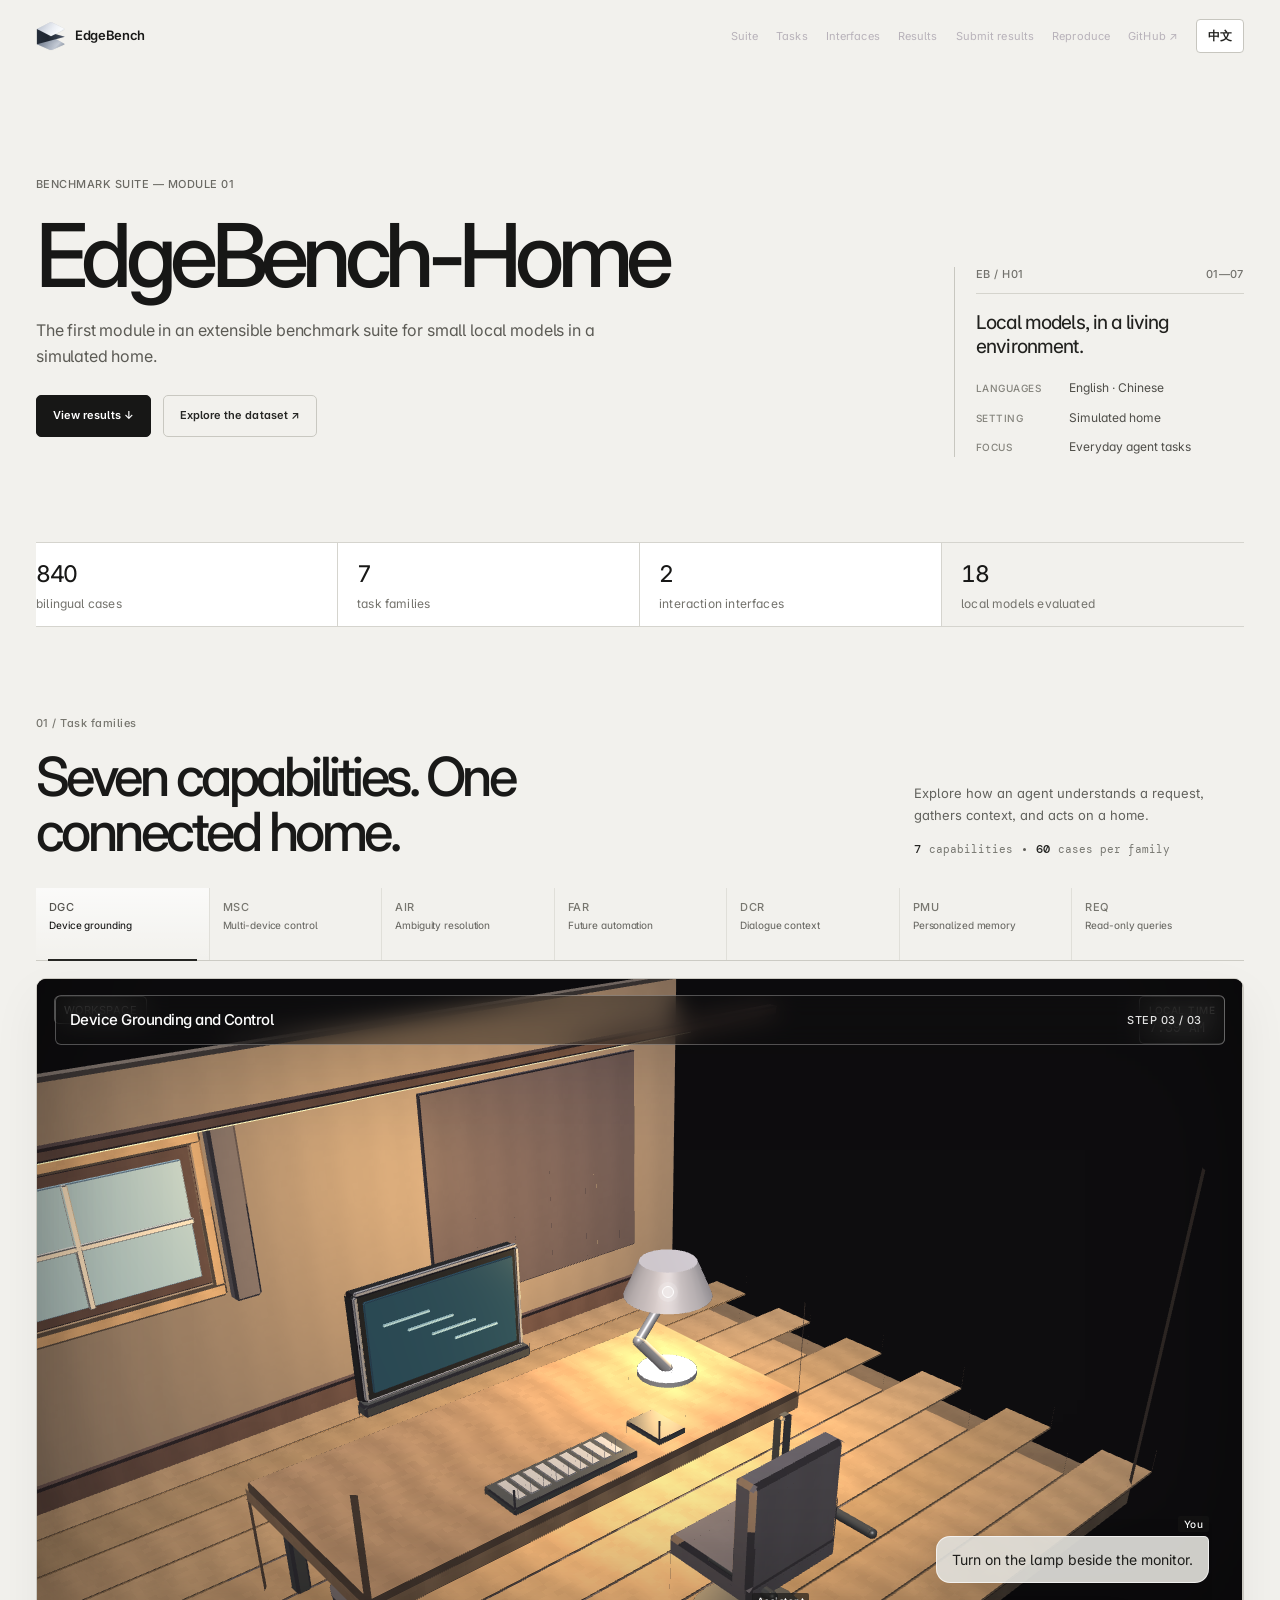
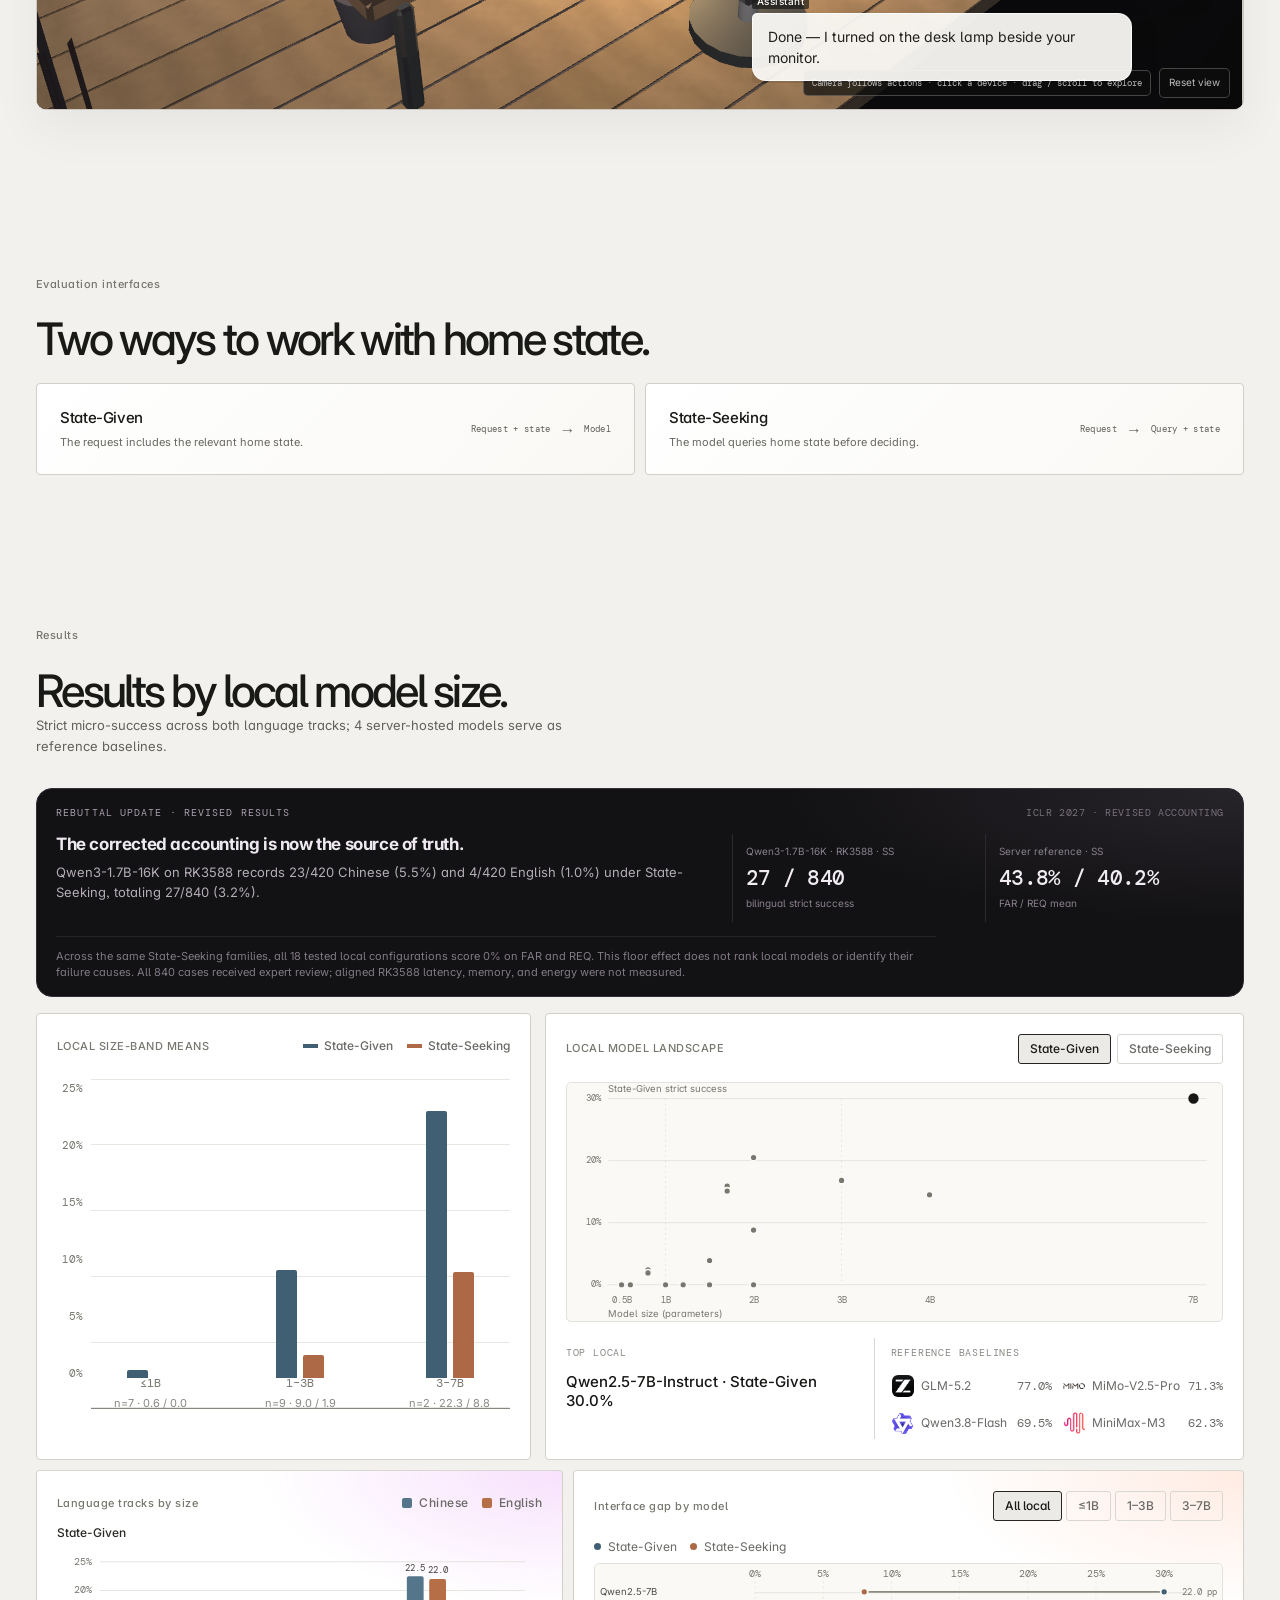
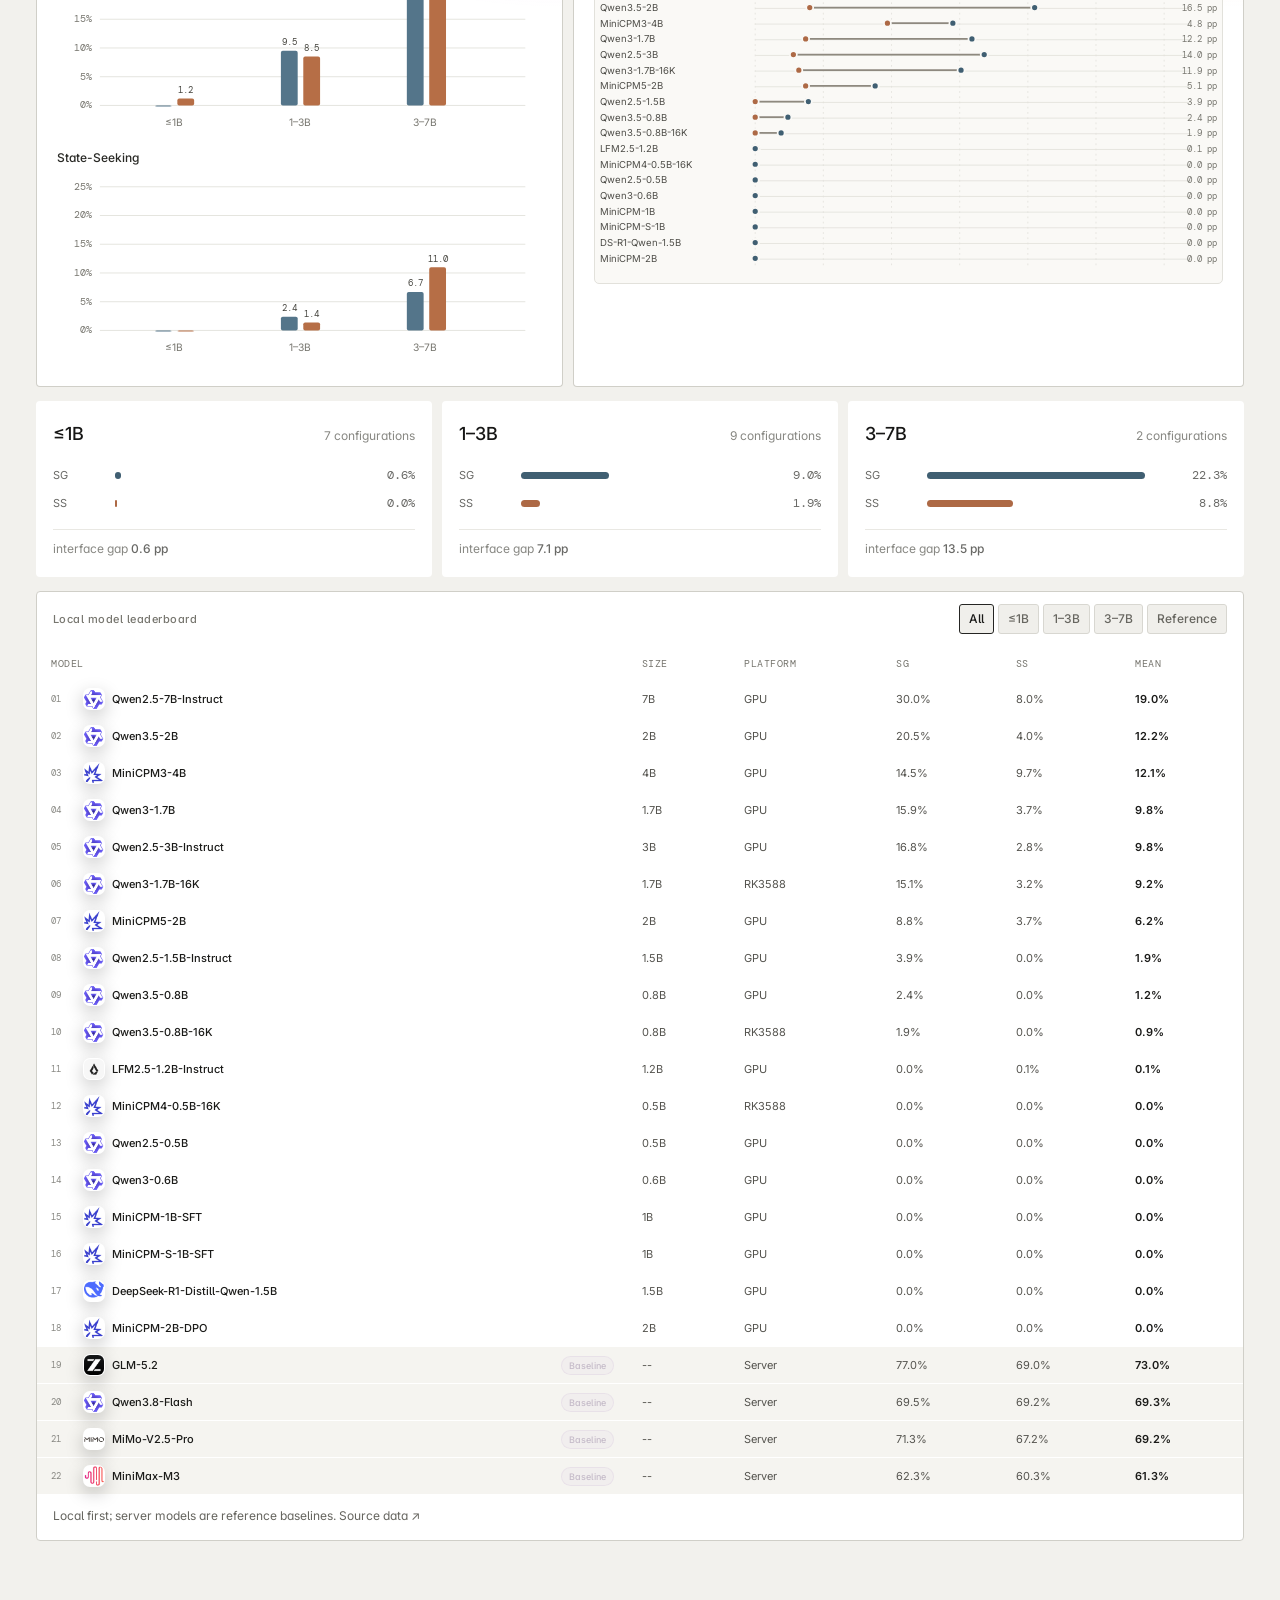
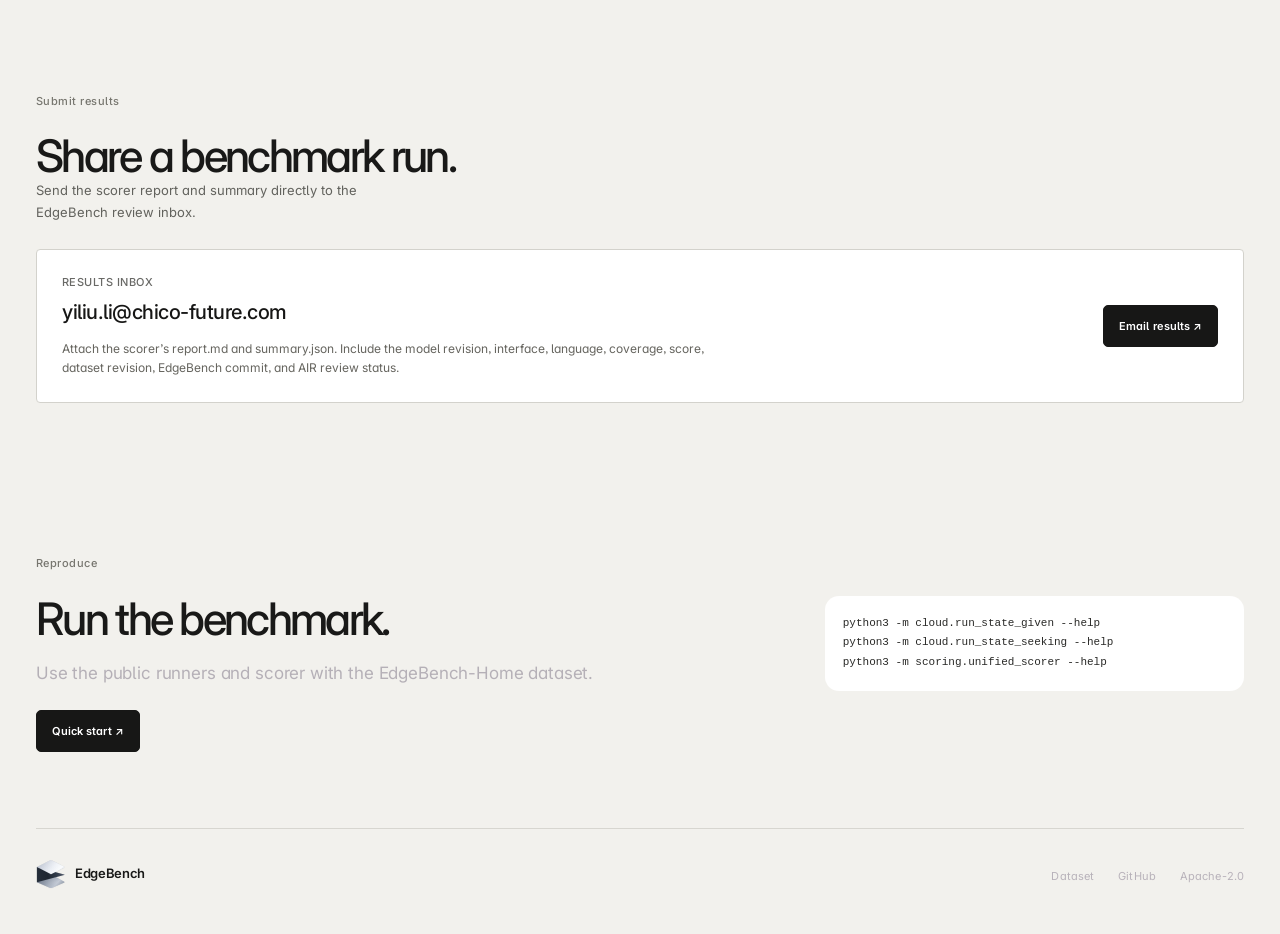
==== commit a741355b: "Align home results with rebuttal accounting" ====
--- a/site/home/index.html
+++ b/site/home/index.html
@@ -14,7 +14,7 @@
       window.addEventListener('pageshow', () => window.scrollTo(0, 0), { once: true });
     }
   </script>
-  <link rel="stylesheet" href="../style.css?v=81">
+  <link rel="stylesheet" href="../style.css?v=82">
 </head>
 <body>
 <a class="skip" href="#main">Skip to content</a>
@@ -102,7 +102,7 @@
       </article>
     </div>
   </section>
-  <section id="results" class="section results"><div class="section-label">Results</div><div class="section-head"><div><h2>Results by local model size.</h2><p>Strict micro-success across both language tracks; 4 server-hosted models serve as reference baselines.</p></div></div><div class="results-overview"><div class="trend-panel"><div class="panel-top"><span>LOCAL SIZE-BAND MEANS</span><span class="legend"><i></i>State-Given <i class="gray"></i>State-Seeking</span></div><div class="chart"><div class="axis"><span>25%</span><span>20%</span><span>15%</span><span>10%</span><span>5%</span><span>0%</span></div><div class="plot"><div class="gridline"></div><div class="gridline"></div><div class="gridline"></div><div class="gridline"></div><div class="gridline"></div><div class="gridline"></div><div class="group"><div class="bar sg" style="height:2.4%" title="State-Given 0.6%"></div><div class="bar ss" style="height:0%" title="State-Seeking 0.0%"></div><label>≤1B<small>n=7 · 0.6 / 0.0</small></label></div><div class="group"><div class="bar sg" style="height:36%" title="State-Given 9.0%"></div><div class="bar ss" style="height:7.6%" title="State-Seeking 1.9%"></div><label>1–3B<small>n=9 · 9.0 / 1.9</small></label></div><div class="group"><div class="bar sg" style="height:89.2%" title="State-Given 22.3%"></div><div class="bar ss" style="height:35.2%" title="State-Seeking 8.8%"></div><label>3–7B<small>n=2 · 22.3 / 8.8</small></label></div></div></div></div><div class="model-landscape"><div class="panel-top"><span>LOCAL MODEL LANDSCAPE</span><div class="landscape-controls" role="group" aria-label="Choose interface metric"><button class="landscape-metric active" data-landscape-metric="sg" type="button">State-Given</button><button class="landscape-metric" data-landscape-metric="ss" type="button">State-Seeking</button></div></div><div class="landscape-layout"><div class="landscape-chart-wrap"><svg id="landscape-chart" viewBox="0 0 760 276" role="img" aria-labelledby="landscape-title landscape-desc"><title id="landscape-title">Local model success by parameter count</title><desc id="landscape-desc">Each point represents one evaluated local model. Color identifies its model family; horizontal position shows parameter count and vertical position shows strict micro-success.</desc></svg><div id="landscape-tooltip" class="landscape-tooltip" hidden></div></div><aside class="landscape-reading"><div class="local-leader"><span>TOP LOCAL</span><strong id="landscape-head">Small models remain tightly clustered near zero.</strong></div><div class="reference-mini"><span>REFERENCE BASELINES</span><div id="reference-bars" class="reference-bars"></div></div></aside></div></div></div><div class="analysis-grid"><div class="analysis-panel"><div class="panel-top"><span>LANGUAGE TRACKS BY SIZE</span><div class="analysis-legend"><i class="cn"></i>Chinese <i class="en"></i>English</div></div><div class="language-charts"><section class="language-chart-panel"><h3>State-Given</h3><svg id="language-chart-sg" class="language-chart-svg" viewBox="0 0 520 210" role="img" aria-labelledby="language-chart-sg-title language-chart-sg-desc"></svg></section><section class="language-chart-panel"><h3>State-Seeking</h3><svg id="language-chart-ss" class="language-chart-svg" viewBox="0 0 520 210" role="img" aria-labelledby="language-chart-ss-title language-chart-ss-desc"></svg></section></div></div><div class="analysis-panel gap-panel"><div class="panel-top"><span>INTERFACE GAP BY MODEL</span><div class="analysis-controls" role="group" aria-label="Filter interface gap chart"><button class="gap-filter active" data-gap-filter="all" type="button">All local</button><button class="gap-filter" data-gap-filter="≤1B" type="button">≤1B</button><button class="gap-filter" data-gap-filter="1--3B" type="button">1–3B</button><button class="gap-filter" data-gap-filter="3--7B" type="button">3–7B</button></div></div><div class="analysis-legend"><i class="sg-dot"></i>State-Given <i class="ss-dot"></i>State-Seeking</div><div class="gap-chart-wrap"><svg id="gap-chart" viewBox="0 0 720 250" role="img" aria-labelledby="gap-title gap-desc"><title id="gap-title">State-Given and State-Seeking results by local model</title><desc id="gap-desc">Each row connects a model's State-Seeking and State-Given scores, showing the interface gap.</desc></svg><div id="gap-tooltip" class="landscape-tooltip" hidden></div></div></div></div><div class="band-summary" aria-label="Size-band comparison"><button class="band-card" data-band-filter="≤1B"><span class="band-card-head"><b>≤1B</b><small>7 configurations</small></span><span class="band-bars"><span><i>SG</i><em style="width:2.4%"></em><strong>0.6%</strong></span><span><i>SS</i><em class="ss" style="width:0%"></em><strong>0.0%</strong></span></span><span class="band-gap">interface gap <b>0.6 pp</b></span></button><button class="band-card" data-band-filter="1--3B"><span class="band-card-head"><b>1–3B</b><small>9 configurations</small></span><span class="band-bars"><span><i>SG</i><em style="width:36%"></em><strong>9.0%</strong></span><span><i>SS</i><em class="ss" style="width:7.6%"></em><strong>1.9%</strong></span></span><span class="band-gap">interface gap <b>7.1 pp</b></span></button><button class="band-card" data-band-filter="3--7B"><span class="band-card-head"><b>3–7B</b><small>2 configurations</small></span><span class="band-bars"><span><i>SG</i><em style="width:89.2%"></em><strong>22.3%</strong></span><span><i>SS</i><em class="ss" style="width:35.2%"></em><strong>8.8%</strong></span></span><span class="band-gap">interface gap <b>13.5 pp</b></span></button></div><div class="results-table-wrap"><div class="table-head"><span>LOCAL MODEL LEADERBOARD</span><div class="filters"><button class="filter active" data-filter="all">All</button><button class="filter" data-filter="≤1B">≤1B</button><button class="filter" data-filter="1--3B">1–3B</button><button class="filter" data-filter="3--7B">3–7B</button><button class="filter" data-filter="Server">Reference</button></div></div><table class="results-table"><thead><tr><th>Model</th><th>Size</th><th>Platform</th><th>SG</th><th>SS</th><th>Mean</th></tr></thead><tbody id="model-rows"></tbody></table><p class="table-note">Local first; server models are reference baselines. <a href="../data/results.json">Source data ↗</a></p></div></section>
+  <section id="results" class="section results"><div class="section-label">Results</div><div class="section-head"><div><h2>Results by local model size.</h2><p>Strict micro-success across both language tracks; 4 server-hosted models serve as reference baselines.</p></div></div><div class="rebuttal-update" aria-labelledby="rebuttal-update-title"><div class="rebuttal-update-head"><span id="rebuttal-update-label">REBUTTAL UPDATE · REVISED RESULTS</span><span id="rebuttal-update-source">ICLR 2027 · revised accounting</span></div><div class="rebuttal-update-grid"><div class="rebuttal-update-copy"><h3 id="rebuttal-update-title">The corrected accounting is now the source of truth.</h3><p id="rebuttal-update-copy">Qwen3-1.7B-16K on RK3588 records 23/420 Chinese (5.5%) and 4/420 English (1.0%) under State-Seeking, totaling 27/840 (3.2%).</p></div><div class="rebuttal-stat"><span id="rebuttal-qwen-label">Qwen3-1.7B-16K · RK3588 · SS</span><strong id="rebuttal-qwen-value">27 / 840</strong><small id="rebuttal-qwen-caption">bilingual strict success</small></div><div class="rebuttal-stat"><span id="rebuttal-server-label">Server reference · SS</span><strong id="rebuttal-server-value">43.8% / 40.2%</strong><small id="rebuttal-server-caption">FAR / REQ mean</small></div></div><p class="rebuttal-update-note" id="rebuttal-update-note">The release contains 840 cases across seven families (60 per language per family). All cases received expert review; local FAR/REQ failure causes and aligned RK3588 efficiency were not separately measured.</p></div><div class="results-overview"><div class="trend-panel"><div class="panel-top"><span>LOCAL SIZE-BAND MEANS</span><span class="legend"><i></i>State-Given <i class="gray"></i>State-Seeking</span></div><div class="chart"><div class="axis"><span>25%</span><span>20%</span><span>15%</span><span>10%</span><span>5%</span><span>0%</span></div><div class="plot"><div class="gridline"></div><div class="gridline"></div><div class="gridline"></div><div class="gridline"></div><div class="gridline"></div><div class="gridline"></div><div class="group"><div class="bar sg" style="height:2.4%" title="State-Given 0.6%"></div><div class="bar ss" style="height:0%" title="State-Seeking 0.0%"></div><label>≤1B<small>n=7 · 0.6 / 0.0</small></label></div><div class="group"><div class="bar sg" style="height:36%" title="State-Given 9.0%"></div><div class="bar ss" style="height:7.6%" title="State-Seeking 1.9%"></div><label>1–3B<small>n=9 · 9.0 / 1.9</small></label></div><div class="group"><div class="bar sg" style="height:89.2%" title="State-Given 22.3%"></div><div class="bar ss" style="height:35.2%" title="State-Seeking 8.8%"></div><label>3–7B<small>n=2 · 22.3 / 8.8</small></label></div></div></div></div><div class="model-landscape"><div class="panel-top"><span>LOCAL MODEL LANDSCAPE</span><div class="landscape-controls" role="group" aria-label="Choose interface metric"><button class="landscape-metric active" data-landscape-metric="sg" type="button">State-Given</button><button class="landscape-metric" data-landscape-metric="ss" type="button">State-Seeking</button></div></div><div class="landscape-layout"><div class="landscape-chart-wrap"><svg id="landscape-chart" viewBox="0 0 760 276" role="img" aria-labelledby="landscape-title landscape-desc"><title id="landscape-title">Local model success by parameter count</title><desc id="landscape-desc">Each point represents one evaluated local model. Color identifies its model family; horizontal position shows parameter count and vertical position shows strict micro-success.</desc></svg><div id="landscape-tooltip" class="landscape-tooltip" hidden></div></div><aside class="landscape-reading"><div class="local-leader"><span>TOP LOCAL</span><strong id="landscape-head">Small models remain tightly clustered near zero.</strong></div><div class="reference-mini"><span>REFERENCE BASELINES</span><div id="reference-bars" class="reference-bars"></div></div></aside></div></div></div><div class="analysis-grid"><div class="analysis-panel"><div class="panel-top"><span>LANGUAGE TRACKS BY SIZE</span><div class="analysis-legend"><i class="cn"></i>Chinese <i class="en"></i>English</div></div><div class="language-charts"><section class="language-chart-panel"><h3>State-Given</h3><svg id="language-chart-sg" class="language-chart-svg" viewBox="0 0 520 210" role="img" aria-labelledby="language-chart-sg-title language-chart-sg-desc"></svg></section><section class="language-chart-panel"><h3>State-Seeking</h3><svg id="language-chart-ss" class="language-chart-svg" viewBox="0 0 520 210" role="img" aria-labelledby="language-chart-ss-title language-chart-ss-desc"></svg></section></div></div><div class="analysis-panel gap-panel"><div class="panel-top"><span>INTERFACE GAP BY MODEL</span><div class="analysis-controls" role="group" aria-label="Filter interface gap chart"><button class="gap-filter active" data-gap-filter="all" type="button">All local</button><button class="gap-filter" data-gap-filter="≤1B" type="button">≤1B</button><button class="gap-filter" data-gap-filter="1--3B" type="button">1–3B</button><button class="gap-filter" data-gap-filter="3--7B" type="button">3–7B</button></div></div><div class="analysis-legend"><i class="sg-dot"></i>State-Given <i class="ss-dot"></i>State-Seeking</div><div class="gap-chart-wrap"><svg id="gap-chart" viewBox="0 0 720 250" role="img" aria-labelledby="gap-title gap-desc"><title id="gap-title">State-Given and State-Seeking results by local model</title><desc id="gap-desc">Each row connects a model's State-Seeking and State-Given scores, showing the interface gap.</desc></svg><div id="gap-tooltip" class="landscape-tooltip" hidden></div></div></div></div><div class="band-summary" aria-label="Size-band comparison"><button class="band-card" data-band-filter="≤1B"><span class="band-card-head"><b>≤1B</b><small>7 configurations</small></span><span class="band-bars"><span><i>SG</i><em style="width:2.4%"></em><strong>0.6%</strong></span><span><i>SS</i><em class="ss" style="width:0%"></em><strong>0.0%</strong></span></span><span class="band-gap">interface gap <b>0.6 pp</b></span></button><button class="band-card" data-band-filter="1--3B"><span class="band-card-head"><b>1–3B</b><small>9 configurations</small></span><span class="band-bars"><span><i>SG</i><em style="width:36%"></em><strong>9.0%</strong></span><span><i>SS</i><em class="ss" style="width:7.6%"></em><strong>1.9%</strong></span></span><span class="band-gap">interface gap <b>7.1 pp</b></span></button><button class="band-card" data-band-filter="3--7B"><span class="band-card-head"><b>3–7B</b><small>2 configurations</small></span><span class="band-bars"><span><i>SG</i><em style="width:89.2%"></em><strong>22.3%</strong></span><span><i>SS</i><em class="ss" style="width:35.2%"></em><strong>8.8%</strong></span></span><span class="band-gap">interface gap <b>13.5 pp</b></span></button></div><div class="results-table-wrap"><div class="table-head"><span>LOCAL MODEL LEADERBOARD</span><div class="filters"><button class="filter active" data-filter="all">All</button><button class="filter" data-filter="≤1B">≤1B</button><button class="filter" data-filter="1--3B">1–3B</button><button class="filter" data-filter="3--7B">3–7B</button><button class="filter" data-filter="Server">Reference</button></div></div><table class="results-table"><thead><tr><th>Model</th><th>Size</th><th>Platform</th><th>SG</th><th>SS</th><th>Mean</th></tr></thead><tbody id="model-rows"></tbody></table><p class="table-note">Local first; server models are reference baselines. <a href="../data/results.json">Source data ↗</a></p></div></section>
   <section id="submit-results" class="section submit-results">
     <div class="section-label">Submit results</div>
     <div class="section-head"><div><h2>Share a benchmark run.</h2><p>Send the scorer report and summary directly to the EdgeBench review inbox.</p></div></div>
@@ -117,6 +117,6 @@
 </main>
 <footer><div><a class="brand" href="../" aria-label="EdgeBench suite home"><img class="brand-mark" src="../assets/edgebench-mark.svg" alt=""><span>EdgeBench</span></a></div><nav><a href="https://huggingface.co/datasets/chico-research/EdgeBench-Home">Dataset</a><a href="https://github.com/Chico-Future/EdgeBench">GitHub</a><a href="https://github.com/Chico-Future/EdgeBench/blob/main/LICENSE">Apache-2.0</a></nav></footer>
 <script src="../task-scene-3d.js?v=27"></script>
-<script src="../app.js?v=61"></script>
+<script src="../app.js?v=62"></script>
 </body>
 </html>
--- a/site/style.css
+++ b/site/style.css
@@ -837,6 +837,56 @@
 
 .results .section-head { margin-bottom: 30px; }
 .results .section-head p { max-width: 560px; color: #a9a3ab; font-size: 15px; }
+.rebuttal-update {
+  margin: 0 0 16px;
+  padding: 17px 19px 15px;
+  border: 1px solid #332d38;
+  border-radius: 16px;
+  background:
+    radial-gradient(620px 180px at 100% 0%, rgba(185, 168, 196, .13), transparent 74%),
+    #121113;
+}
+.rebuttal-update-head {
+  display: flex;
+  align-items: center;
+  justify-content: space-between;
+  gap: 12px;
+  color: #aba1b0;
+  font-family: "DM Mono", monospace;
+  font-size: 10px;
+  letter-spacing: .11em;
+  line-height: 1.4;
+  text-transform: uppercase;
+}
+.rebuttal-update-head span:last-child { color: #77717a; letter-spacing: .06em; text-align: right; }
+.rebuttal-update-grid {
+  display: grid;
+  grid-template-columns: minmax(0, 1.8fr) minmax(145px, .65fr) minmax(145px, .65fr);
+  gap: 14px;
+  align-items: stretch;
+  margin-top: 14px;
+}
+.rebuttal-update-copy { min-width: 0; padding-right: 14px; }
+.rebuttal-update-copy h3 { margin: 0 0 7px; color: #eee9f0; font-size: 17px; letter-spacing: -.4px; line-height: 1.25; }
+.rebuttal-update-copy p { max-width: 630px; margin: 0; color: #b4adb7; font-size: 13px; line-height: 1.55; }
+.rebuttal-stat {
+  display: flex;
+  min-height: 80px;
+  flex-direction: column;
+  justify-content: center;
+  padding: 11px 13px;
+  border-left: 1px solid #2d2830;
+}
+.rebuttal-stat span, .rebuttal-stat small { color: #89818d; font-size: 10px; line-height: 1.35; }
+.rebuttal-stat strong { margin: 5px 0 2px; color: #f1ecf2; font-family: "DM Mono", monospace; font-size: 21px; font-weight: 500; letter-spacing: -.7px; }
+.rebuttal-update-note { max-width: 880px; margin: 14px 0 0; padding-top: 11px; border-top: 1px solid #28232b; color: #817a84; font-size: 11px; line-height: 1.5; }
+@media (max-width: 760px) {
+  .rebuttal-update-head { align-items: flex-start; flex-direction: column; gap: 4px; }
+  .rebuttal-update-head span:last-child { text-align: left; }
+  .rebuttal-update-grid { grid-template-columns: 1fr 1fr; }
+  .rebuttal-update-copy { grid-column: 1 / -1; padding-right: 0; }
+  .rebuttal-stat { border-top: 1px solid #2d2830; border-left: 0; }
+}
 .trend-panel, .model-landscape, .analysis-panel, .results-table-wrap {
   border: 1px solid #27232a;
   border-radius: 18px;
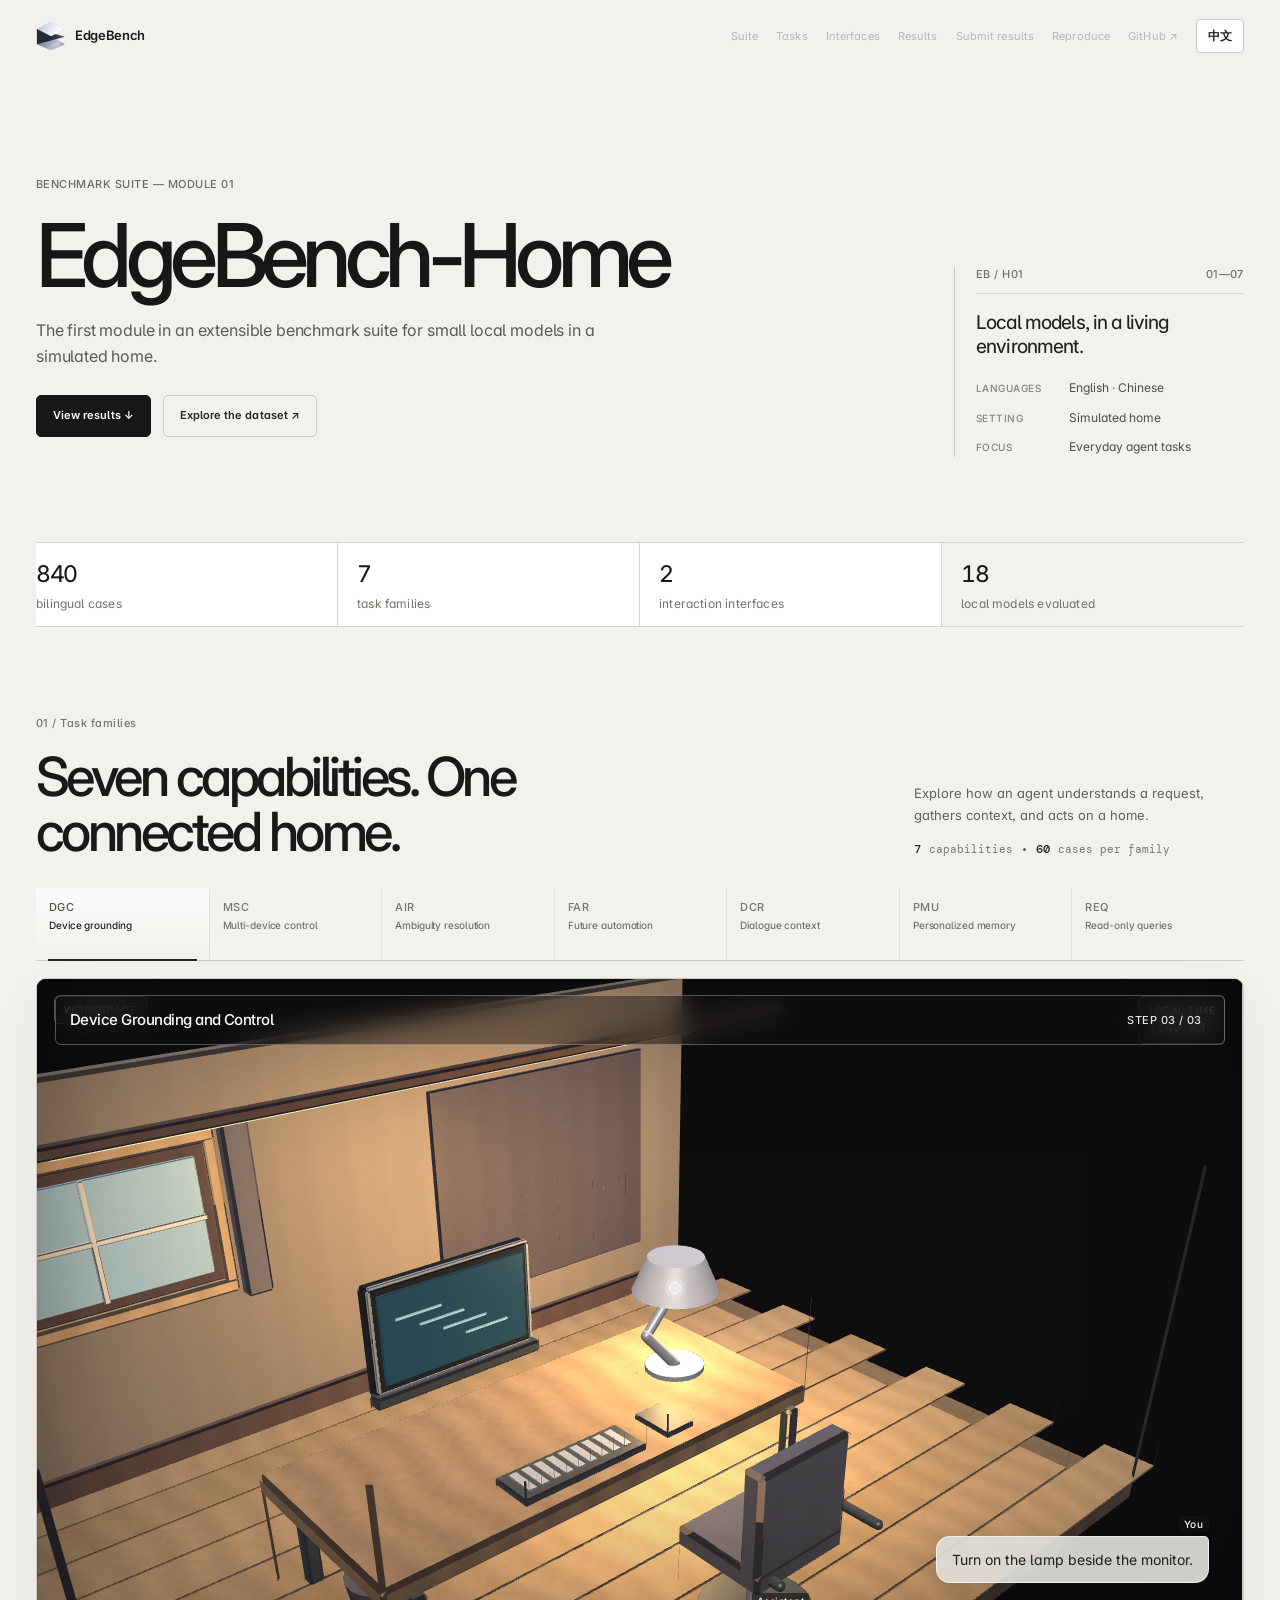
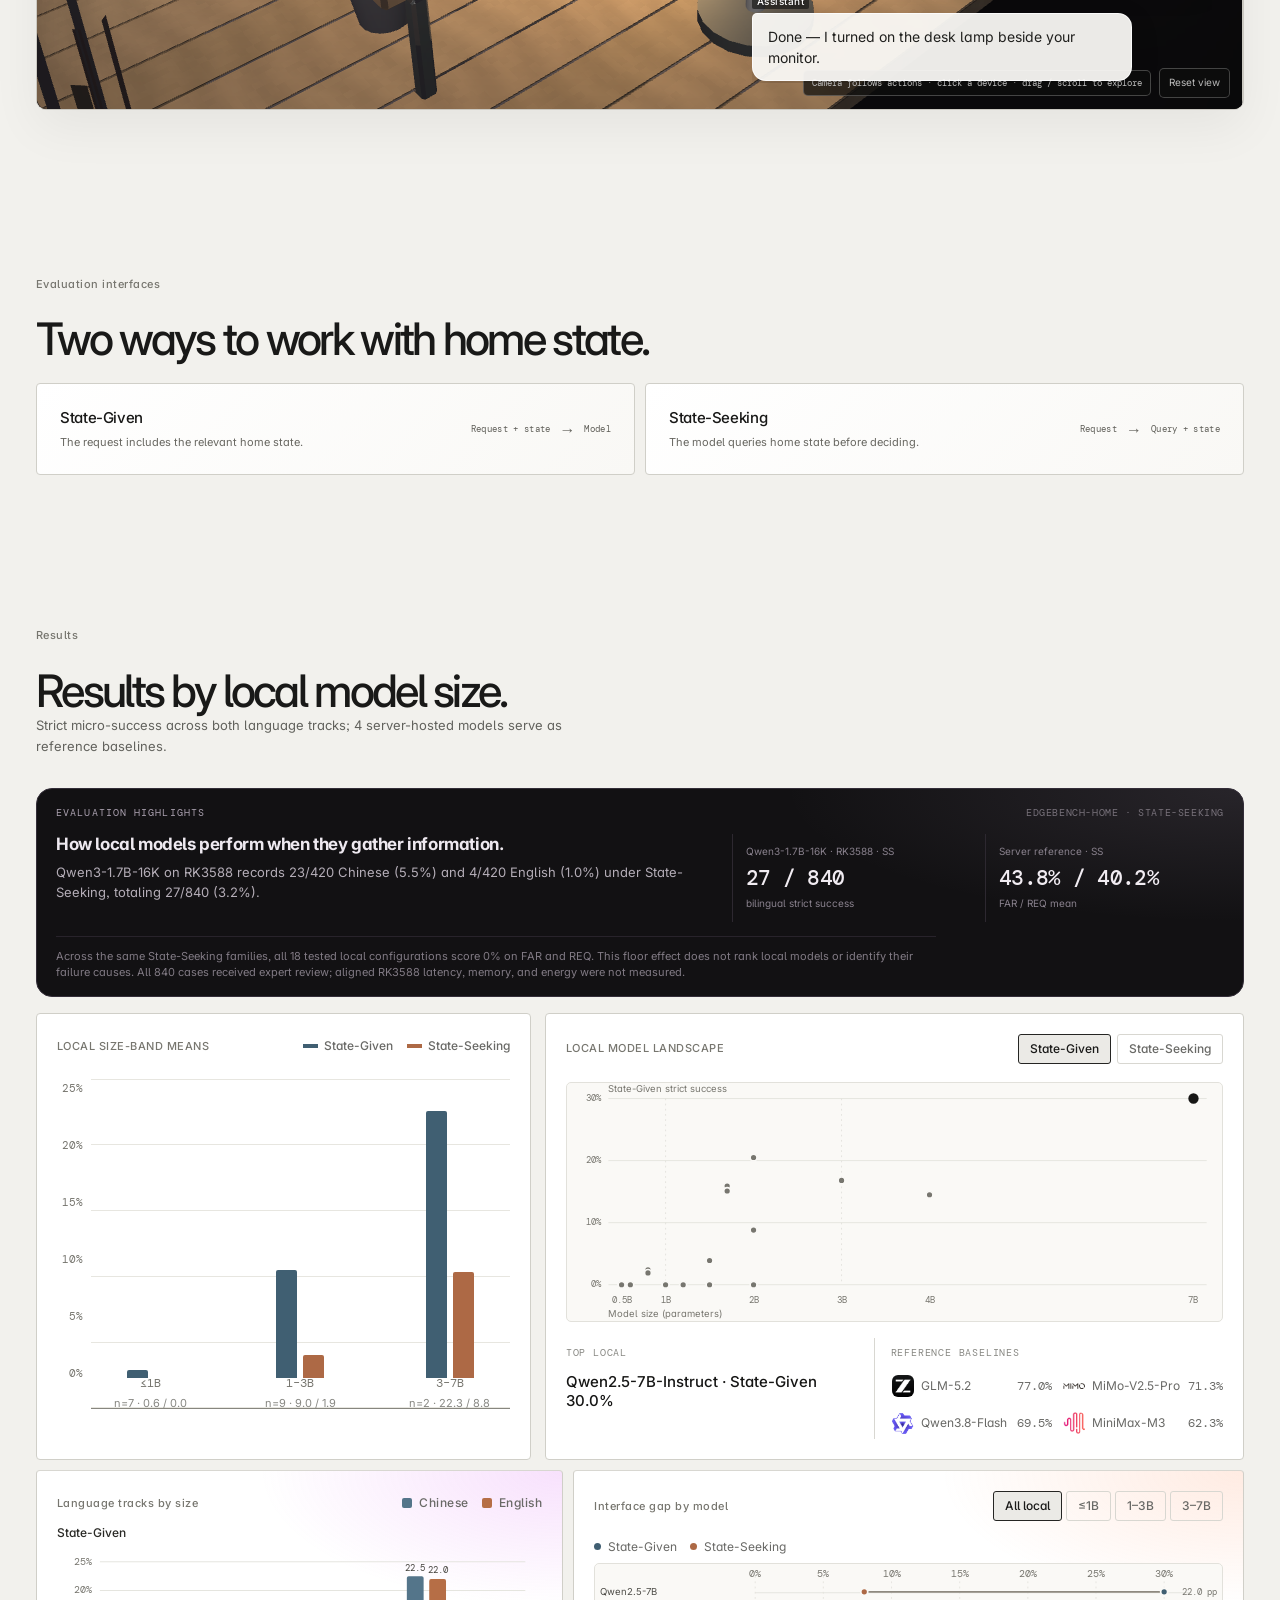
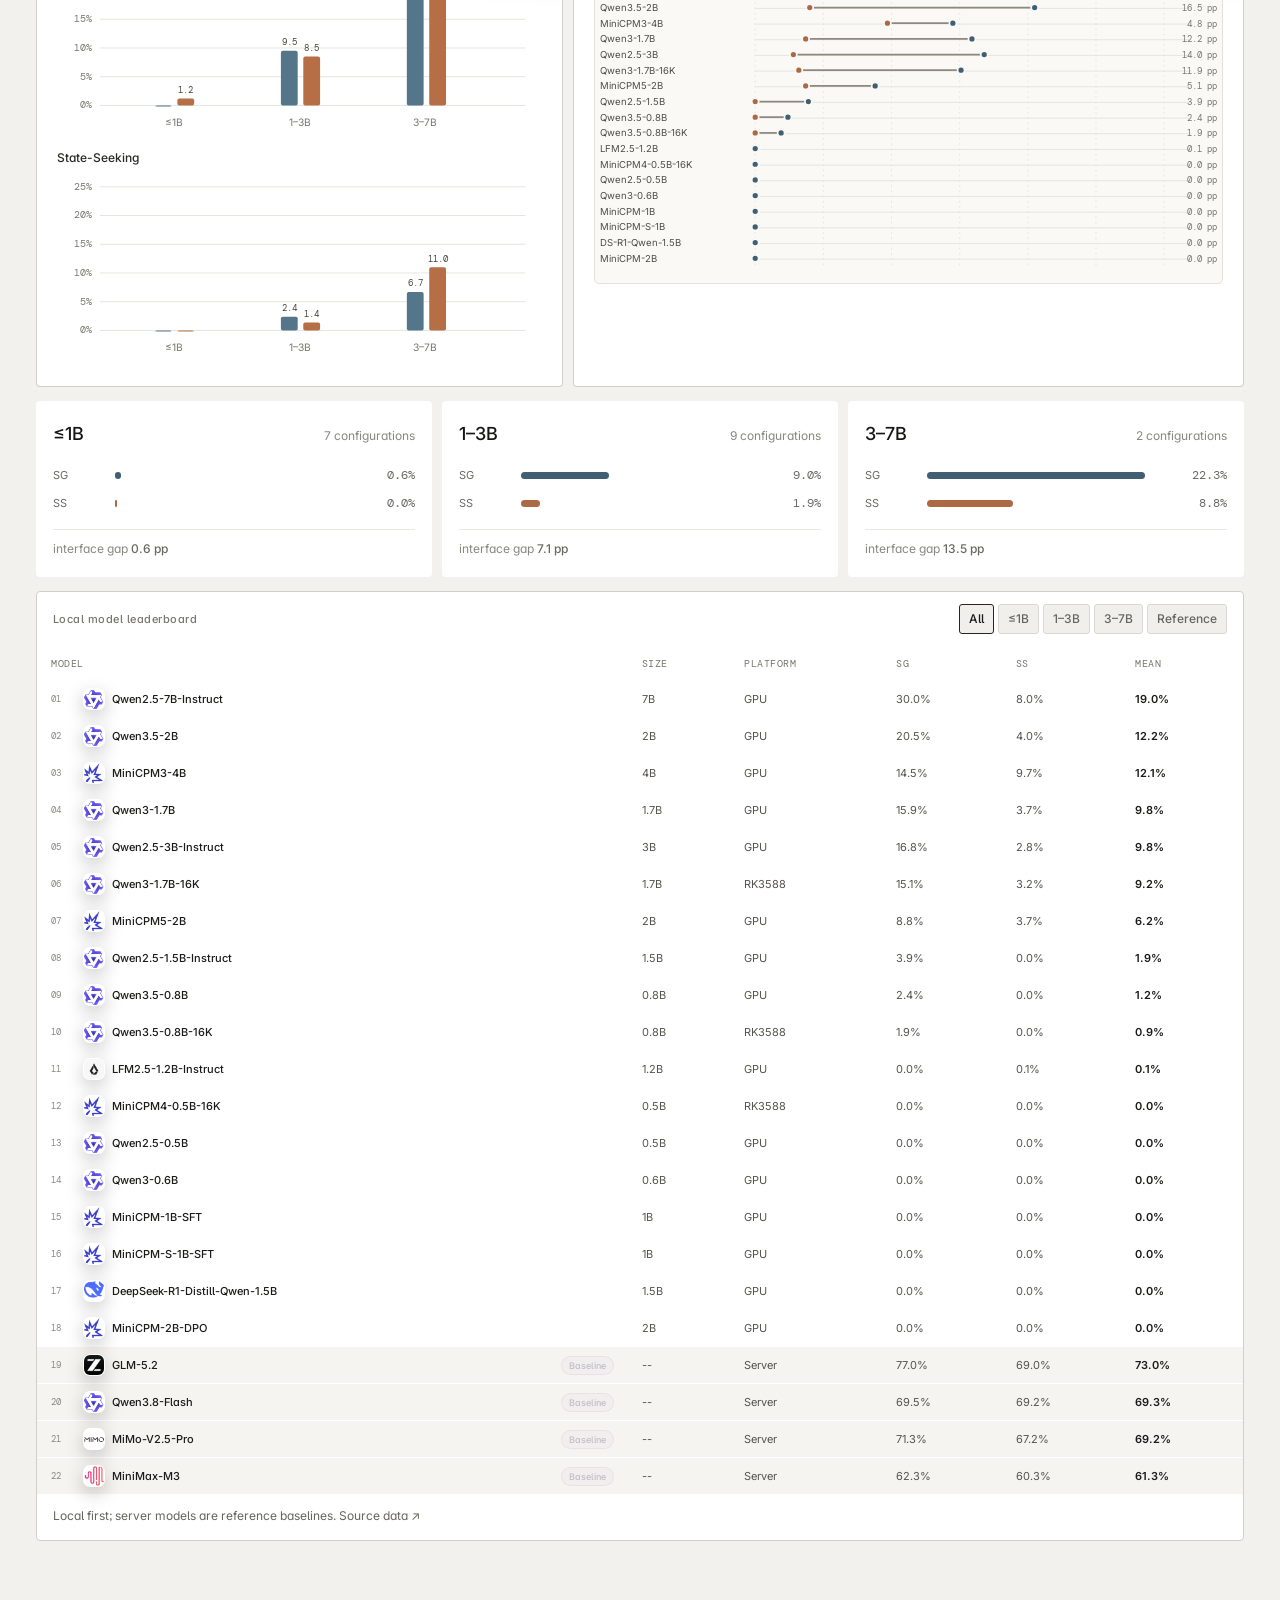
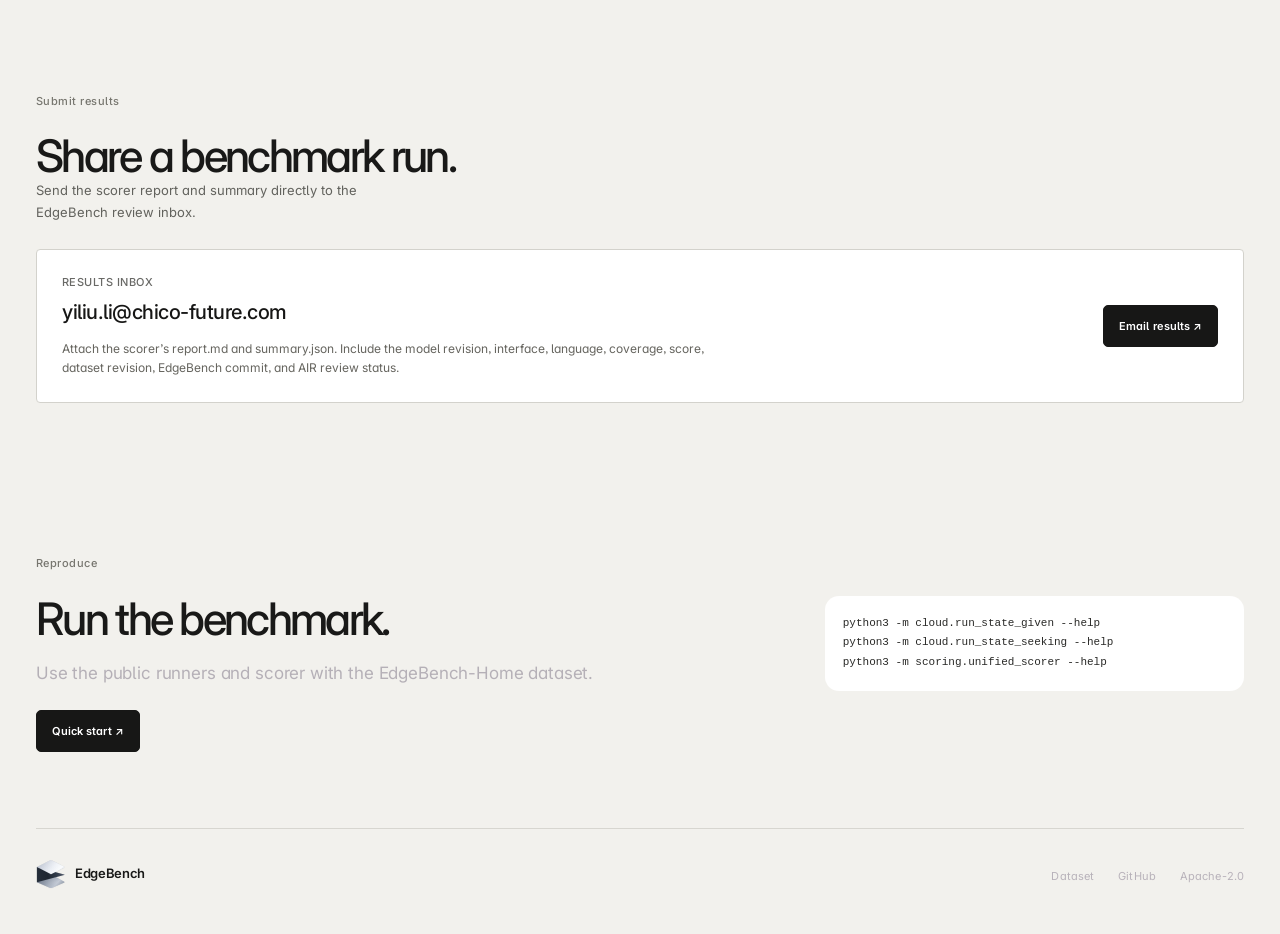
==== commit 07934e62: "Use natural evaluation highlights on home results" ====
--- a/site/home/index.html
+++ b/site/home/index.html
@@ -14,7 +14,7 @@
       window.addEventListener('pageshow', () => window.scrollTo(0, 0), { once: true });
     }
   </script>
-  <link rel="stylesheet" href="../style.css?v=82">
+  <link rel="stylesheet" href="../style.css?v=83">
 </head>
 <body>
 <a class="skip" href="#main">Skip to content</a>
@@ -102,7 +102,7 @@
       </article>
     </div>
   </section>
-  <section id="results" class="section results"><div class="section-label">Results</div><div class="section-head"><div><h2>Results by local model size.</h2><p>Strict micro-success across both language tracks; 4 server-hosted models serve as reference baselines.</p></div></div><div class="rebuttal-update" aria-labelledby="rebuttal-update-title"><div class="rebuttal-update-head"><span id="rebuttal-update-label">REBUTTAL UPDATE · REVISED RESULTS</span><span id="rebuttal-update-source">ICLR 2027 · revised accounting</span></div><div class="rebuttal-update-grid"><div class="rebuttal-update-copy"><h3 id="rebuttal-update-title">The corrected accounting is now the source of truth.</h3><p id="rebuttal-update-copy">Qwen3-1.7B-16K on RK3588 records 23/420 Chinese (5.5%) and 4/420 English (1.0%) under State-Seeking, totaling 27/840 (3.2%).</p></div><div class="rebuttal-stat"><span id="rebuttal-qwen-label">Qwen3-1.7B-16K · RK3588 · SS</span><strong id="rebuttal-qwen-value">27 / 840</strong><small id="rebuttal-qwen-caption">bilingual strict success</small></div><div class="rebuttal-stat"><span id="rebuttal-server-label">Server reference · SS</span><strong id="rebuttal-server-value">43.8% / 40.2%</strong><small id="rebuttal-server-caption">FAR / REQ mean</small></div></div><p class="rebuttal-update-note" id="rebuttal-update-note">The release contains 840 cases across seven families (60 per language per family). All cases received expert review; local FAR/REQ failure causes and aligned RK3588 efficiency were not separately measured.</p></div><div class="results-overview"><div class="trend-panel"><div class="panel-top"><span>LOCAL SIZE-BAND MEANS</span><span class="legend"><i></i>State-Given <i class="gray"></i>State-Seeking</span></div><div class="chart"><div class="axis"><span>25%</span><span>20%</span><span>15%</span><span>10%</span><span>5%</span><span>0%</span></div><div class="plot"><div class="gridline"></div><div class="gridline"></div><div class="gridline"></div><div class="gridline"></div><div class="gridline"></div><div class="gridline"></div><div class="group"><div class="bar sg" style="height:2.4%" title="State-Given 0.6%"></div><div class="bar ss" style="height:0%" title="State-Seeking 0.0%"></div><label>≤1B<small>n=7 · 0.6 / 0.0</small></label></div><div class="group"><div class="bar sg" style="height:36%" title="State-Given 9.0%"></div><div class="bar ss" style="height:7.6%" title="State-Seeking 1.9%"></div><label>1–3B<small>n=9 · 9.0 / 1.9</small></label></div><div class="group"><div class="bar sg" style="height:89.2%" title="State-Given 22.3%"></div><div class="bar ss" style="height:35.2%" title="State-Seeking 8.8%"></div><label>3–7B<small>n=2 · 22.3 / 8.8</small></label></div></div></div></div><div class="model-landscape"><div class="panel-top"><span>LOCAL MODEL LANDSCAPE</span><div class="landscape-controls" role="group" aria-label="Choose interface metric"><button class="landscape-metric active" data-landscape-metric="sg" type="button">State-Given</button><button class="landscape-metric" data-landscape-metric="ss" type="button">State-Seeking</button></div></div><div class="landscape-layout"><div class="landscape-chart-wrap"><svg id="landscape-chart" viewBox="0 0 760 276" role="img" aria-labelledby="landscape-title landscape-desc"><title id="landscape-title">Local model success by parameter count</title><desc id="landscape-desc">Each point represents one evaluated local model. Color identifies its model family; horizontal position shows parameter count and vertical position shows strict micro-success.</desc></svg><div id="landscape-tooltip" class="landscape-tooltip" hidden></div></div><aside class="landscape-reading"><div class="local-leader"><span>TOP LOCAL</span><strong id="landscape-head">Small models remain tightly clustered near zero.</strong></div><div class="reference-mini"><span>REFERENCE BASELINES</span><div id="reference-bars" class="reference-bars"></div></div></aside></div></div></div><div class="analysis-grid"><div class="analysis-panel"><div class="panel-top"><span>LANGUAGE TRACKS BY SIZE</span><div class="analysis-legend"><i class="cn"></i>Chinese <i class="en"></i>English</div></div><div class="language-charts"><section class="language-chart-panel"><h3>State-Given</h3><svg id="language-chart-sg" class="language-chart-svg" viewBox="0 0 520 210" role="img" aria-labelledby="language-chart-sg-title language-chart-sg-desc"></svg></section><section class="language-chart-panel"><h3>State-Seeking</h3><svg id="language-chart-ss" class="language-chart-svg" viewBox="0 0 520 210" role="img" aria-labelledby="language-chart-ss-title language-chart-ss-desc"></svg></section></div></div><div class="analysis-panel gap-panel"><div class="panel-top"><span>INTERFACE GAP BY MODEL</span><div class="analysis-controls" role="group" aria-label="Filter interface gap chart"><button class="gap-filter active" data-gap-filter="all" type="button">All local</button><button class="gap-filter" data-gap-filter="≤1B" type="button">≤1B</button><button class="gap-filter" data-gap-filter="1--3B" type="button">1–3B</button><button class="gap-filter" data-gap-filter="3--7B" type="button">3–7B</button></div></div><div class="analysis-legend"><i class="sg-dot"></i>State-Given <i class="ss-dot"></i>State-Seeking</div><div class="gap-chart-wrap"><svg id="gap-chart" viewBox="0 0 720 250" role="img" aria-labelledby="gap-title gap-desc"><title id="gap-title">State-Given and State-Seeking results by local model</title><desc id="gap-desc">Each row connects a model's State-Seeking and State-Given scores, showing the interface gap.</desc></svg><div id="gap-tooltip" class="landscape-tooltip" hidden></div></div></div></div><div class="band-summary" aria-label="Size-band comparison"><button class="band-card" data-band-filter="≤1B"><span class="band-card-head"><b>≤1B</b><small>7 configurations</small></span><span class="band-bars"><span><i>SG</i><em style="width:2.4%"></em><strong>0.6%</strong></span><span><i>SS</i><em class="ss" style="width:0%"></em><strong>0.0%</strong></span></span><span class="band-gap">interface gap <b>0.6 pp</b></span></button><button class="band-card" data-band-filter="1--3B"><span class="band-card-head"><b>1–3B</b><small>9 configurations</small></span><span class="band-bars"><span><i>SG</i><em style="width:36%"></em><strong>9.0%</strong></span><span><i>SS</i><em class="ss" style="width:7.6%"></em><strong>1.9%</strong></span></span><span class="band-gap">interface gap <b>7.1 pp</b></span></button><button class="band-card" data-band-filter="3--7B"><span class="band-card-head"><b>3–7B</b><small>2 configurations</small></span><span class="band-bars"><span><i>SG</i><em style="width:89.2%"></em><strong>22.3%</strong></span><span><i>SS</i><em class="ss" style="width:35.2%"></em><strong>8.8%</strong></span></span><span class="band-gap">interface gap <b>13.5 pp</b></span></button></div><div class="results-table-wrap"><div class="table-head"><span>LOCAL MODEL LEADERBOARD</span><div class="filters"><button class="filter active" data-filter="all">All</button><button class="filter" data-filter="≤1B">≤1B</button><button class="filter" data-filter="1--3B">1–3B</button><button class="filter" data-filter="3--7B">3–7B</button><button class="filter" data-filter="Server">Reference</button></div></div><table class="results-table"><thead><tr><th>Model</th><th>Size</th><th>Platform</th><th>SG</th><th>SS</th><th>Mean</th></tr></thead><tbody id="model-rows"></tbody></table><p class="table-note">Local first; server models are reference baselines. <a href="../data/results.json">Source data ↗</a></p></div></section>
+  <section id="results" class="section results"><div class="section-label">Results</div><div class="section-head"><div><h2>Results by local model size.</h2><p>Strict micro-success across both language tracks; 4 server-hosted models serve as reference baselines.</p></div></div><div class="result-highlight" aria-labelledby="result-highlight-title"><div class="result-highlight-head"><span id="result-highlight-label">EVALUATION HIGHLIGHTS</span><span id="result-highlight-source">EdgeBench-Home · State-Seeking</span></div><div class="result-highlight-grid"><div class="result-highlight-copy"><h3 id="result-highlight-title">How local models perform when they gather information.</h3><p id="result-highlight-copy">Qwen3-1.7B-16K on RK3588 records 23/420 Chinese (5.5%) and 4/420 English (1.0%) under State-Seeking, totaling 27/840 (3.2%).</p></div><div class="result-stat"><span id="result-qwen-label">Qwen3-1.7B-16K · RK3588 · SS</span><strong id="result-qwen-value">27 / 840</strong><small id="result-qwen-caption">bilingual strict success</small></div><div class="result-stat"><span id="result-server-label">Server reference · SS</span><strong id="result-server-value">43.8% / 40.2%</strong><small id="result-server-caption">FAR / REQ mean</small></div></div><p class="result-highlight-note" id="result-highlight-note">The release contains 840 cases across seven families (60 per language per family). All cases received expert review; local FAR/REQ failure causes and aligned RK3588 efficiency were not separately measured.</p></div><div class="results-overview"><div class="trend-panel"><div class="panel-top"><span>LOCAL SIZE-BAND MEANS</span><span class="legend"><i></i>State-Given <i class="gray"></i>State-Seeking</span></div><div class="chart"><div class="axis"><span>25%</span><span>20%</span><span>15%</span><span>10%</span><span>5%</span><span>0%</span></div><div class="plot"><div class="gridline"></div><div class="gridline"></div><div class="gridline"></div><div class="gridline"></div><div class="gridline"></div><div class="gridline"></div><div class="group"><div class="bar sg" style="height:2.4%" title="State-Given 0.6%"></div><div class="bar ss" style="height:0%" title="State-Seeking 0.0%"></div><label>≤1B<small>n=7 · 0.6 / 0.0</small></label></div><div class="group"><div class="bar sg" style="height:36%" title="State-Given 9.0%"></div><div class="bar ss" style="height:7.6%" title="State-Seeking 1.9%"></div><label>1–3B<small>n=9 · 9.0 / 1.9</small></label></div><div class="group"><div class="bar sg" style="height:89.2%" title="State-Given 22.3%"></div><div class="bar ss" style="height:35.2%" title="State-Seeking 8.8%"></div><label>3–7B<small>n=2 · 22.3 / 8.8</small></label></div></div></div></div><div class="model-landscape"><div class="panel-top"><span>LOCAL MODEL LANDSCAPE</span><div class="landscape-controls" role="group" aria-label="Choose interface metric"><button class="landscape-metric active" data-landscape-metric="sg" type="button">State-Given</button><button class="landscape-metric" data-landscape-metric="ss" type="button">State-Seeking</button></div></div><div class="landscape-layout"><div class="landscape-chart-wrap"><svg id="landscape-chart" viewBox="0 0 760 276" role="img" aria-labelledby="landscape-title landscape-desc"><title id="landscape-title">Local model success by parameter count</title><desc id="landscape-desc">Each point represents one evaluated local model. Color identifies its model family; horizontal position shows parameter count and vertical position shows strict micro-success.</desc></svg><div id="landscape-tooltip" class="landscape-tooltip" hidden></div></div><aside class="landscape-reading"><div class="local-leader"><span>TOP LOCAL</span><strong id="landscape-head">Small models remain tightly clustered near zero.</strong></div><div class="reference-mini"><span>REFERENCE BASELINES</span><div id="reference-bars" class="reference-bars"></div></div></aside></div></div></div><div class="analysis-grid"><div class="analysis-panel"><div class="panel-top"><span>LANGUAGE TRACKS BY SIZE</span><div class="analysis-legend"><i class="cn"></i>Chinese <i class="en"></i>English</div></div><div class="language-charts"><section class="language-chart-panel"><h3>State-Given</h3><svg id="language-chart-sg" class="language-chart-svg" viewBox="0 0 520 210" role="img" aria-labelledby="language-chart-sg-title language-chart-sg-desc"></svg></section><section class="language-chart-panel"><h3>State-Seeking</h3><svg id="language-chart-ss" class="language-chart-svg" viewBox="0 0 520 210" role="img" aria-labelledby="language-chart-ss-title language-chart-ss-desc"></svg></section></div></div><div class="analysis-panel gap-panel"><div class="panel-top"><span>INTERFACE GAP BY MODEL</span><div class="analysis-controls" role="group" aria-label="Filter interface gap chart"><button class="gap-filter active" data-gap-filter="all" type="button">All local</button><button class="gap-filter" data-gap-filter="≤1B" type="button">≤1B</button><button class="gap-filter" data-gap-filter="1--3B" type="button">1–3B</button><button class="gap-filter" data-gap-filter="3--7B" type="button">3–7B</button></div></div><div class="analysis-legend"><i class="sg-dot"></i>State-Given <i class="ss-dot"></i>State-Seeking</div><div class="gap-chart-wrap"><svg id="gap-chart" viewBox="0 0 720 250" role="img" aria-labelledby="gap-title gap-desc"><title id="gap-title">State-Given and State-Seeking results by local model</title><desc id="gap-desc">Each row connects a model's State-Seeking and State-Given scores, showing the interface gap.</desc></svg><div id="gap-tooltip" class="landscape-tooltip" hidden></div></div></div></div><div class="band-summary" aria-label="Size-band comparison"><button class="band-card" data-band-filter="≤1B"><span class="band-card-head"><b>≤1B</b><small>7 configurations</small></span><span class="band-bars"><span><i>SG</i><em style="width:2.4%"></em><strong>0.6%</strong></span><span><i>SS</i><em class="ss" style="width:0%"></em><strong>0.0%</strong></span></span><span class="band-gap">interface gap <b>0.6 pp</b></span></button><button class="band-card" data-band-filter="1--3B"><span class="band-card-head"><b>1–3B</b><small>9 configurations</small></span><span class="band-bars"><span><i>SG</i><em style="width:36%"></em><strong>9.0%</strong></span><span><i>SS</i><em class="ss" style="width:7.6%"></em><strong>1.9%</strong></span></span><span class="band-gap">interface gap <b>7.1 pp</b></span></button><button class="band-card" data-band-filter="3--7B"><span class="band-card-head"><b>3–7B</b><small>2 configurations</small></span><span class="band-bars"><span><i>SG</i><em style="width:89.2%"></em><strong>22.3%</strong></span><span><i>SS</i><em class="ss" style="width:35.2%"></em><strong>8.8%</strong></span></span><span class="band-gap">interface gap <b>13.5 pp</b></span></button></div><div class="results-table-wrap"><div class="table-head"><span>LOCAL MODEL LEADERBOARD</span><div class="filters"><button class="filter active" data-filter="all">All</button><button class="filter" data-filter="≤1B">≤1B</button><button class="filter" data-filter="1--3B">1–3B</button><button class="filter" data-filter="3--7B">3–7B</button><button class="filter" data-filter="Server">Reference</button></div></div><table class="results-table"><thead><tr><th>Model</th><th>Size</th><th>Platform</th><th>SG</th><th>SS</th><th>Mean</th></tr></thead><tbody id="model-rows"></tbody></table><p class="table-note">Local first; server models are reference baselines. <a href="../data/results.json">Source data ↗</a></p></div></section>
   <section id="submit-results" class="section submit-results">
     <div class="section-label">Submit results</div>
     <div class="section-head"><div><h2>Share a benchmark run.</h2><p>Send the scorer report and summary directly to the EdgeBench review inbox.</p></div></div>
@@ -117,6 +117,6 @@
 </main>
 <footer><div><a class="brand" href="../" aria-label="EdgeBench suite home"><img class="brand-mark" src="../assets/edgebench-mark.svg" alt=""><span>EdgeBench</span></a></div><nav><a href="https://huggingface.co/datasets/chico-research/EdgeBench-Home">Dataset</a><a href="https://github.com/Chico-Future/EdgeBench">GitHub</a><a href="https://github.com/Chico-Future/EdgeBench/blob/main/LICENSE">Apache-2.0</a></nav></footer>
 <script src="../task-scene-3d.js?v=27"></script>
-<script src="../app.js?v=62"></script>
+<script src="../app.js?v=63"></script>
 </body>
 </html>
--- a/site/style.css
+++ b/site/style.css
@@ -837,7 +837,7 @@
 
 .results .section-head { margin-bottom: 30px; }
 .results .section-head p { max-width: 560px; color: #a9a3ab; font-size: 15px; }
-.rebuttal-update {
+.result-highlight {
   margin: 0 0 16px;
   padding: 17px 19px 15px;
   border: 1px solid #332d38;
@@ -846,7 +846,7 @@
     radial-gradient(620px 180px at 100% 0%, rgba(185, 168, 196, .13), transparent 74%),
     #121113;
 }
-.rebuttal-update-head {
+.result-highlight-head {
   display: flex;
   align-items: center;
   justify-content: space-between;
@@ -858,18 +858,18 @@
   line-height: 1.4;
   text-transform: uppercase;
 }
-.rebuttal-update-head span:last-child { color: #77717a; letter-spacing: .06em; text-align: right; }
-.rebuttal-update-grid {
+.result-highlight-head span:last-child { color: #77717a; letter-spacing: .06em; text-align: right; }
+.result-highlight-grid {
   display: grid;
   grid-template-columns: minmax(0, 1.8fr) minmax(145px, .65fr) minmax(145px, .65fr);
   gap: 14px;
   align-items: stretch;
   margin-top: 14px;
 }
-.rebuttal-update-copy { min-width: 0; padding-right: 14px; }
-.rebuttal-update-copy h3 { margin: 0 0 7px; color: #eee9f0; font-size: 17px; letter-spacing: -.4px; line-height: 1.25; }
-.rebuttal-update-copy p { max-width: 630px; margin: 0; color: #b4adb7; font-size: 13px; line-height: 1.55; }
-.rebuttal-stat {
+.result-highlight-copy { min-width: 0; padding-right: 14px; }
+.result-highlight-copy h3 { margin: 0 0 7px; color: #eee9f0; font-size: 17px; letter-spacing: -.4px; line-height: 1.25; }
+.result-highlight-copy p { max-width: 630px; margin: 0; color: #b4adb7; font-size: 13px; line-height: 1.55; }
+.result-stat {
   display: flex;
   min-height: 80px;
   flex-direction: column;
@@ -877,15 +877,15 @@
   padding: 11px 13px;
   border-left: 1px solid #2d2830;
 }
-.rebuttal-stat span, .rebuttal-stat small { color: #89818d; font-size: 10px; line-height: 1.35; }
-.rebuttal-stat strong { margin: 5px 0 2px; color: #f1ecf2; font-family: "DM Mono", monospace; font-size: 21px; font-weight: 500; letter-spacing: -.7px; }
-.rebuttal-update-note { max-width: 880px; margin: 14px 0 0; padding-top: 11px; border-top: 1px solid #28232b; color: #817a84; font-size: 11px; line-height: 1.5; }
-@media (max-width: 760px) {
-  .rebuttal-update-head { align-items: flex-start; flex-direction: column; gap: 4px; }
-  .rebuttal-update-head span:last-child { text-align: left; }
-  .rebuttal-update-grid { grid-template-columns: 1fr 1fr; }
-  .rebuttal-update-copy { grid-column: 1 / -1; padding-right: 0; }
-  .rebuttal-stat { border-top: 1px solid #2d2830; border-left: 0; }
+.result-stat span, .result-stat small { color: #89818d; font-size: 10px; line-height: 1.35; }
+.result-stat strong { margin: 5px 0 2px; color: #f1ecf2; font-family: "DM Mono", monospace; font-size: 21px; font-weight: 500; letter-spacing: -.7px; }
+.result-highlight-note { max-width: 880px; margin: 14px 0 0; padding-top: 11px; border-top: 1px solid #28232b; color: #817a84; font-size: 11px; line-height: 1.5; }
+@media (max-width: 760px) {
+  .result-highlight-head { align-items: flex-start; flex-direction: column; gap: 4px; }
+  .result-highlight-head span:last-child { text-align: left; }
+  .result-highlight-grid { grid-template-columns: 1fr 1fr; }
+  .result-highlight-copy { grid-column: 1 / -1; padding-right: 0; }
+  .result-stat { border-top: 1px solid #2d2830; border-left: 0; }
 }
 .trend-panel, .model-landscape, .analysis-panel, .results-table-wrap {
   border: 1px solid #27232a;
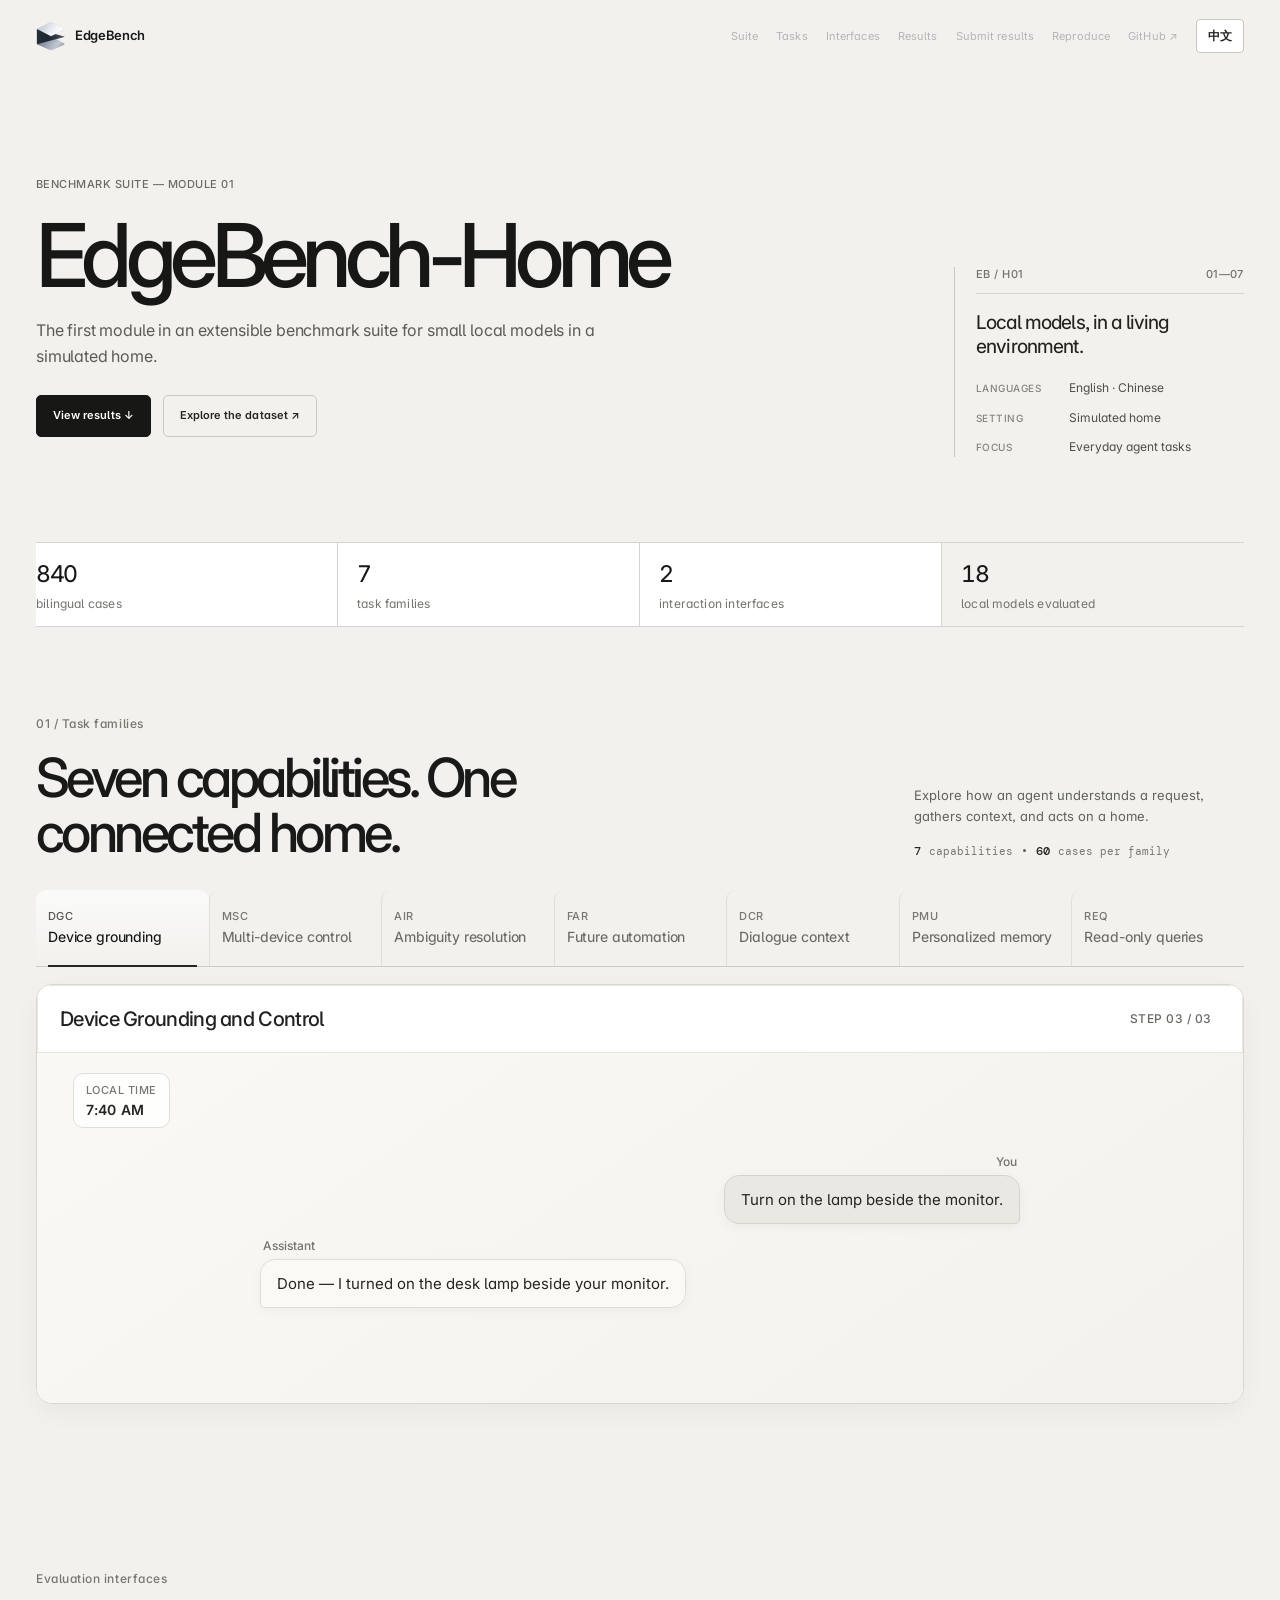
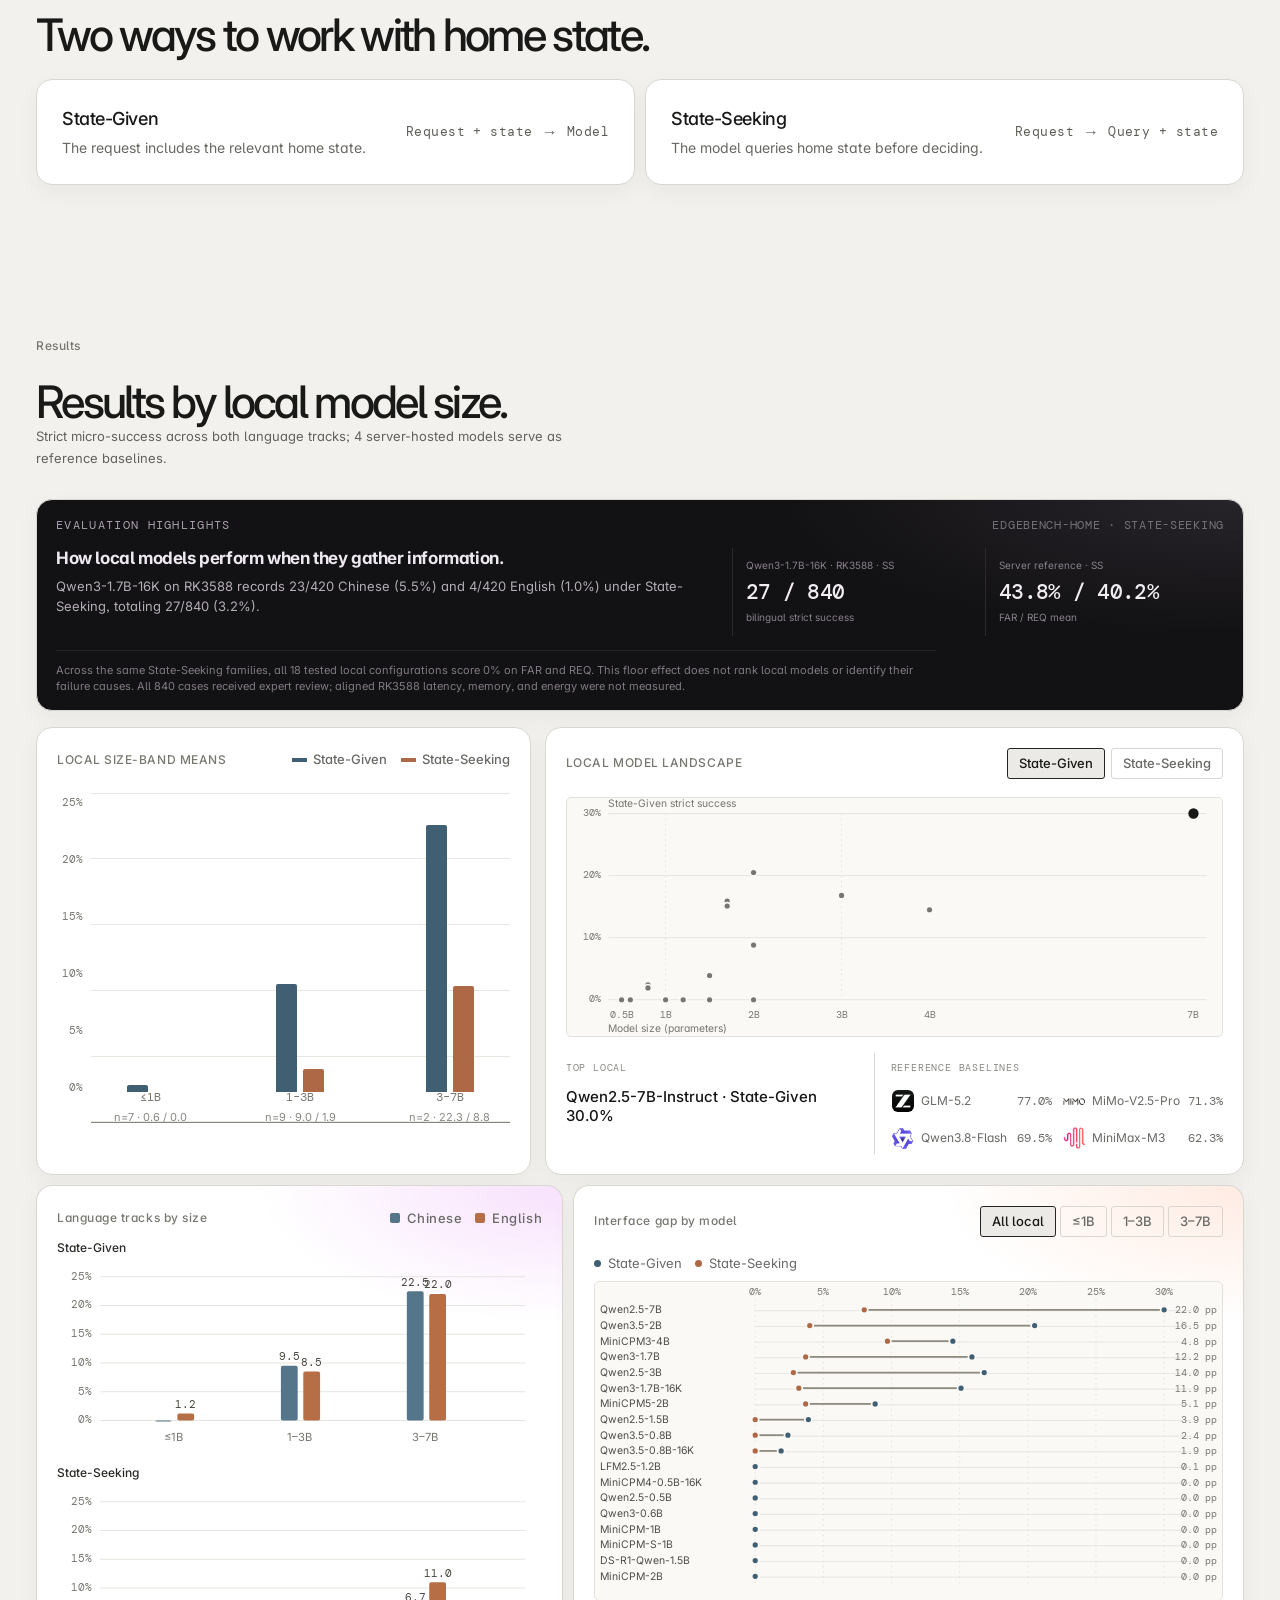
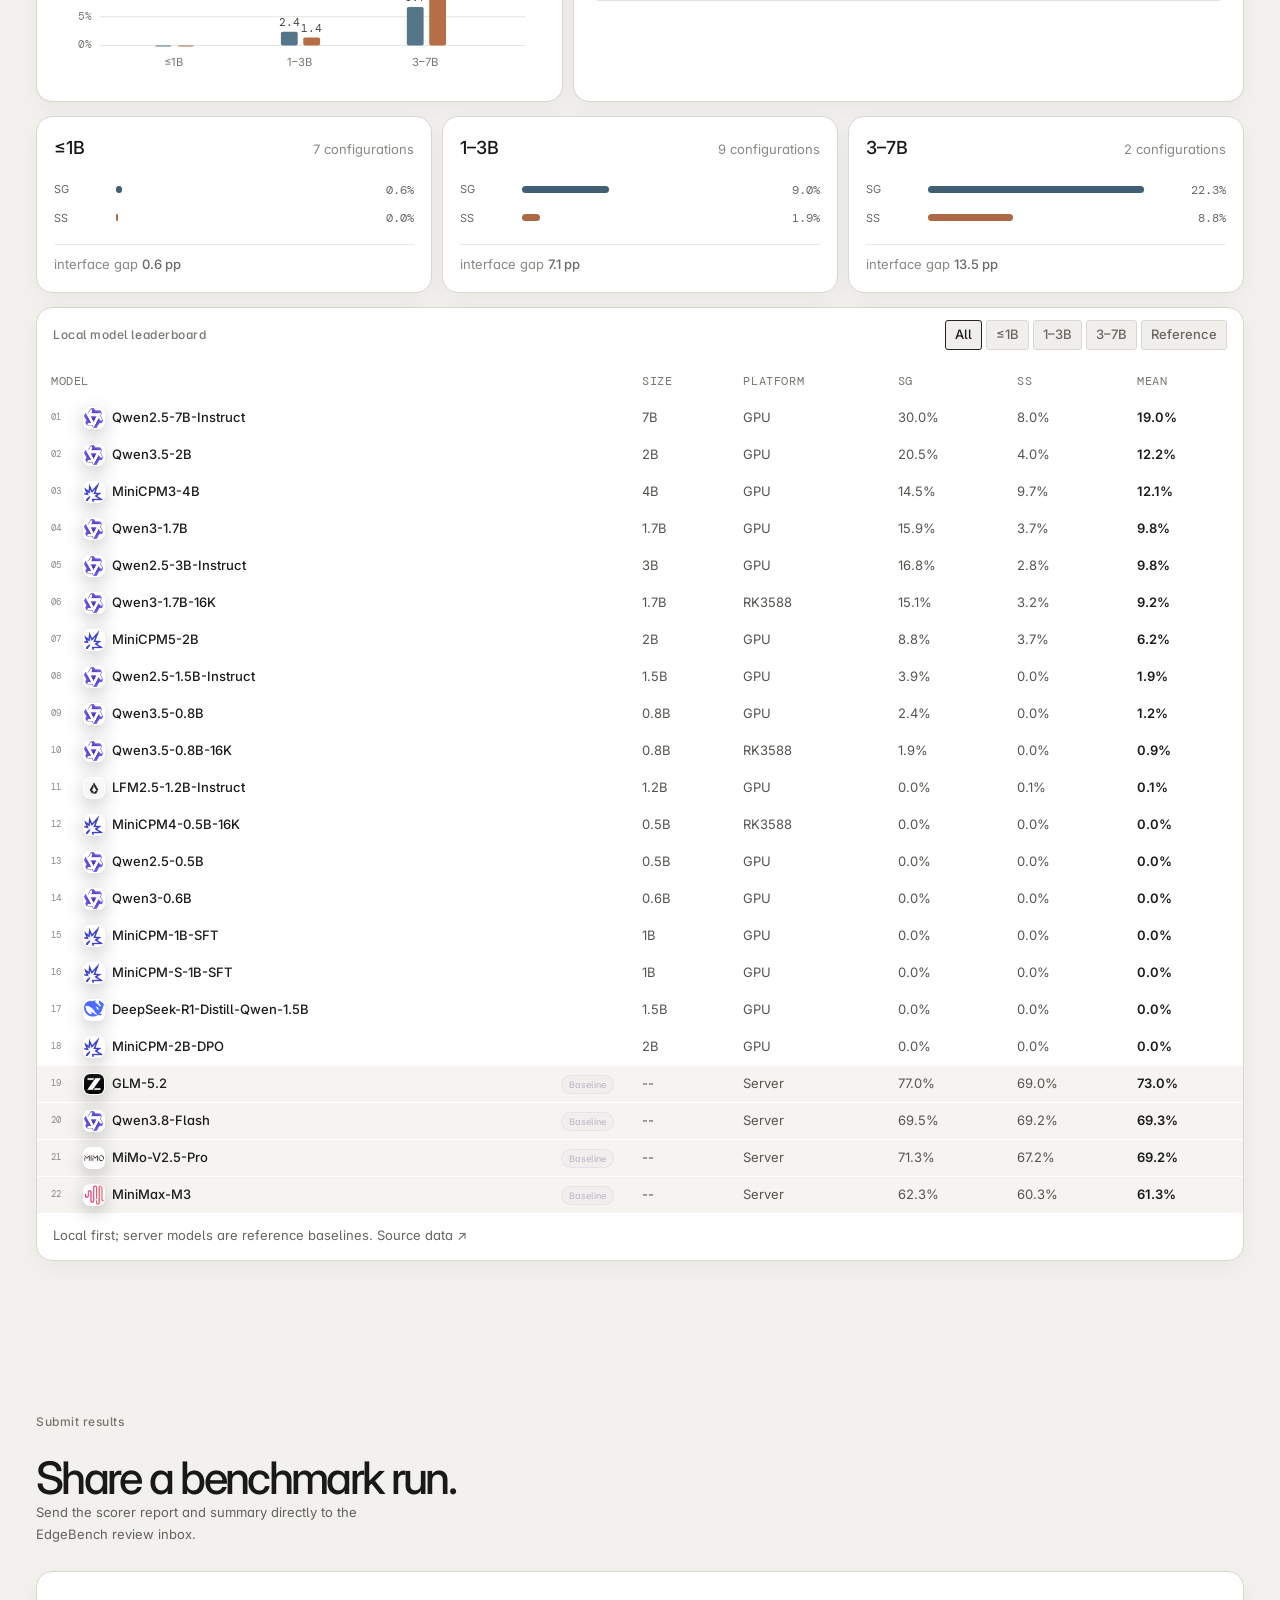
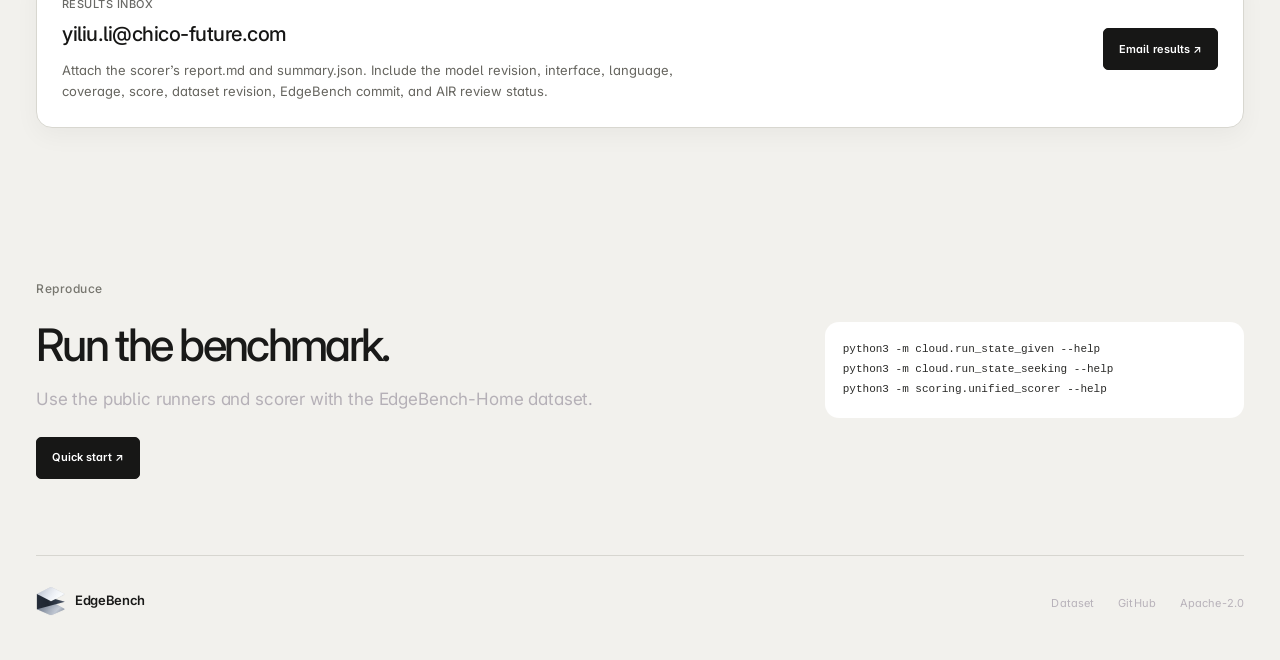
==== commit 460a7172: "Remove 3D task scene and refine responsive cards" ====
--- a/site/home/index.html
+++ b/site/home/index.html
@@ -14,7 +14,7 @@
       window.addEventListener('pageshow', () => window.scrollTo(0, 0), { once: true });
     }
   </script>
-  <link rel="stylesheet" href="../style.css?v=83">
+  <link rel="stylesheet" href="../style.css?v=86">
 </head>
 <body>
 <a class="skip" href="#main">Skip to content</a>
@@ -68,7 +68,7 @@
           <div class="auto-status"><span id="walk-counter" aria-live="polite">STEP 01 / 03</span></div>
         </div>
         <div class="demo-body">
-          <div class="scene-canvas">
+          <div class="task-conversation-card">
             <div class="scene-timebar" role="group" aria-label="Home time context">
               <div class="scene-time-block">
                 <span class="scene-time-label" id="scene-clock-label">Local time</span>
@@ -79,7 +79,6 @@
                 <strong id="scene-time-value"></strong>
               </div>
             </div>
-            <div id="scene-items" class="scene-items" aria-label="Interactive 3D smart-home scene"></div>
             <aside class="agent-conversation" data-live-stage="understand" aria-label="Conversation walkthrough">
               <div class="conversation-thread" id="conversation-thread" role="log" aria-live="polite" aria-relevant="additions text"></div>
             </aside>
@@ -116,7 +115,6 @@
 python3 -m scoring.unified_scorer --help</code></pre></div></section>
 </main>
 <footer><div><a class="brand" href="../" aria-label="EdgeBench suite home"><img class="brand-mark" src="../assets/edgebench-mark.svg" alt=""><span>EdgeBench</span></a></div><nav><a href="https://huggingface.co/datasets/chico-research/EdgeBench-Home">Dataset</a><a href="https://github.com/Chico-Future/EdgeBench">GitHub</a><a href="https://github.com/Chico-Future/EdgeBench/blob/main/LICENSE">Apache-2.0</a></nav></footer>
-<script src="../task-scene-3d.js?v=27"></script>
-<script src="../app.js?v=63"></script>
+<script src="../app.js?v=65"></script>
 </body>
 </html>
--- a/site/style.css
+++ b/site/style.css
@@ -1770,3 +1770,147 @@
 @media (max-width: 760px) {
   body:not(.suite-page) .language-toggle { min-height: 30px; padding: 4px 8px; }
 }
+
+/* Responsive card and type system for the simplified task walkthrough. */
+body:not(.suite-page) {
+  --home-card-radius: 16px;
+  --home-card-border: #d8d7d0;
+  --home-card-bg: #fff;
+}
+body:not(.suite-page) .task-row { min-height: 76px; padding: 12px; border-radius: 10px 10px 0 0; }
+body:not(.suite-page) .task-code { font-size: 11px; }
+body:not(.suite-page) .task-name { min-height: 0; font-size: 14px; line-height: 1.35; }
+body:not(.suite-page) .task-demo,
+body:not(.suite-page) .interface-card,
+body:not(.suite-page) .result-highlight,
+body:not(.suite-page) .trend-panel,
+body:not(.suite-page) .model-landscape,
+body:not(.suite-page) .analysis-panel,
+body:not(.suite-page) .results-table-wrap,
+body:not(.suite-page) .band-card,
+body:not(.suite-page) .direct-submit-card {
+  border: 1px solid var(--home-card-border);
+  border-radius: var(--home-card-radius);
+  box-shadow: 0 8px 24px rgba(30, 29, 25, .045);
+}
+body:not(.suite-page) .task-demo { background: var(--home-card-bg); }
+body:not(.suite-page) .demo-head { position: static; inset: auto; min-height: 68px; padding: 17px 22px; border-color: #e7e6e0; border-radius: 0; background: #fff; color: #20201e; backdrop-filter: none; pointer-events: auto; }
+body:not(.suite-page) .demo-head h3 { color: #20201e; font-size: clamp(17px, 1.65vw, 20px); }
+body:not(.suite-page) .auto-status { color: #686760; font-size: 12px; }
+body:not(.suite-page) .demo-body { display: block; }
+body:not(.suite-page) .task-conversation-card {
+  position: relative;
+  display: flex;
+  min-height: 340px;
+  flex-direction: column;
+  padding: 20px clamp(16px, 3vw, 36px) 25px;
+  background: linear-gradient(145deg, #faf9f6, #f2f1ec);
+}
+body:not(.suite-page) .scene-timebar {
+  position: static;
+  z-index: auto;
+  align-self: flex-start;
+  border-color: #dfded7;
+  border-radius: 10px;
+  background: rgba(255,255,255,.78);
+  color: #232320;
+  backdrop-filter: blur(8px);
+}
+body:not(.suite-page) .scene-time-block { min-width: 92px; gap: 4px; padding: 9px 12px; }
+body:not(.suite-page) .scene-time-context { min-width: 120px; border-color: #e6e5df; }
+body:not(.suite-page) .scene-time-label { color: #77766f; font-size: 11px; }
+body:not(.suite-page) .scene-time-block time,
+body:not(.suite-page) .scene-time-block strong { color: #242420; font: 600 14px Inter, Arial, sans-serif; }
+body:not(.suite-page) .agent-conversation {
+  position: static;
+  inset: auto;
+  display: flex;
+  width: 100%;
+  max-height: none;
+  flex: 1;
+  padding: 20px 0 0;
+  background: transparent;
+}
+body:not(.suite-page) .conversation-thread {
+  display: flex;
+  width: min(760px, 100%);
+  min-height: 230px;
+  max-height: none;
+  align-self: center;
+  gap: 14px;
+  overflow: visible;
+  padding: 6px 0;
+}
+body:not(.suite-page) .conversation-message { max-width: min(82%, 610px); gap: 6px; animation: none; opacity: 1; }
+body:not(.suite-page) .conversation-speaker { padding: 0 3px; border: 0; border-radius: 0; background: transparent; color: #73726c; font: 500 12px Inter, Arial, sans-serif; letter-spacing: 0; text-shadow: none; }
+body:not(.suite-page) .conversation-message .conversation-speaker,
+body:not(.suite-page) .conversation-message.user .conversation-speaker { padding: 0 3px; border: 0; border-radius: 0; background: transparent; color: #73726c; font: 500 12px Inter, Arial, sans-serif; letter-spacing: 0; text-shadow: none; }
+body:not(.suite-page) .conversation-message.user .conversation-speaker { color: #73726c; }
+body:not(.suite-page) .conversation-message p,
+body:not(.suite-page) .conversation-message.user p {
+  max-width: 100%;
+  padding: 12px 16px;
+  border: 1px solid #deddd6;
+  border-radius: 15px 15px 15px 5px;
+  background: #fff;
+  color: #252521;
+  box-shadow: 0 3px 12px rgba(30,29,25,.045);
+  font-size: 15px;
+  line-height: 1.55;
+  overflow-wrap: anywhere;
+}
+body:not(.suite-page) .conversation-message.user p { border-color: #d5d3cb; border-radius: 15px 15px 5px 15px; background: #e9e8e2; }
+body:not(.suite-page) .interface-card { min-width: 0; border-color: var(--home-card-border); border-radius: var(--home-card-radius); background: #fff; padding: clamp(18px, 2.4vw, 25px); }
+body:not(.suite-page) .interface-card h3 { font-size: 18px; }
+body:not(.suite-page) .interface-card p { font-size: 14px; line-height: 1.55; }
+body:not(.suite-page) .interface-flow { flex-wrap: wrap; white-space: normal; font-size: 13px; }
+body:not(.suite-page) .panel-top,
+body:not(.suite-page) .table-head,
+body:not(.suite-page) .section-label,
+body:not(.suite-page) .result-highlight-head { font-size: 12px; }
+body:not(.suite-page) .legend,
+body:not(.suite-page) .analysis-legend,
+body:not(.suite-page) .filter,
+body:not(.suite-page) .landscape-metric,
+body:not(.suite-page) .gap-filter,
+body:not(.suite-page) .band-card-head small,
+body:not(.suite-page) .band-gap,
+body:not(.suite-page) .table-note,
+body:not(.suite-page) .direct-submit-card p { font-size: 13px; }
+body:not(.suite-page) .results-table { font-size: 13px; }
+body:not(.suite-page) .results-table th { font-size: 12px; }
+body:not(.suite-page) .results-table td { font-size: 13px; }
+body:not(.suite-page) .analysis-value,
+body:not(.suite-page) .gap-value,
+body:not(.suite-page) .landscape-axis,
+body:not(.suite-page) .landscape-axis-label,
+body:not(.suite-page) .analysis-axis,
+body:not(.suite-page) .analysis-axis-label,
+body:not(.suite-page) .gap-model-label { font-size: 12px; }
+@media (max-width: 760px) {
+  body:not(.suite-page) { --home-card-radius: 14px; }
+  body:not(.suite-page) .task-list { grid-template-columns: repeat(2, minmax(0, 1fr)); gap: 8px; border: 0; }
+  body:not(.suite-page) .task-row,
+  body:not(.suite-page) .task-row:first-child { min-height: 66px; padding: 10px 12px; border: 1px solid #deddd6; border-radius: 11px; background: #fff; }
+  body:not(.suite-page) .task-row::after { display: none; }
+  body:not(.suite-page) .task-row.selected { border-color: #77766f; background: #f0efea; }
+  body:not(.suite-page) .task-row.selected .task-code { color: #4c4b46; }
+  body:not(.suite-page) .task-name { font-size: 14px; }
+  body:not(.suite-page) .task-conversation-card { min-height: 320px; padding: 16px; }
+  body:not(.suite-page) .conversation-thread { min-height: 220px; }
+  body:not(.suite-page) .conversation-message { max-width: 92%; }
+  body:not(.suite-page) .conversation-message p,
+  body:not(.suite-page) .conversation-message.user p { font-size: 14px; }
+  body:not(.suite-page) .interface-card { grid-template-columns: 1fr; gap: 13px; }
+  body:not(.suite-page) .panel-top,
+  body:not(.suite-page) .table-head { flex-wrap: wrap; gap: 12px; }
+}
+@media (max-width: 390px) {
+  body:not(.suite-page) .task-row,
+  body:not(.suite-page) .task-row:first-child { min-height: 62px; padding: 9px 10px; }
+  body:not(.suite-page) .task-name { font-size: 13px; }
+  body:not(.suite-page) .scene-time-block { min-width: 0; padding: 8px 10px; }
+  body:not(.suite-page) .scene-time-context { min-width: 0; }
+  body:not(.suite-page) .scene-time-block time,
+  body:not(.suite-page) .scene-time-block strong { font-size: 13px; }
+}
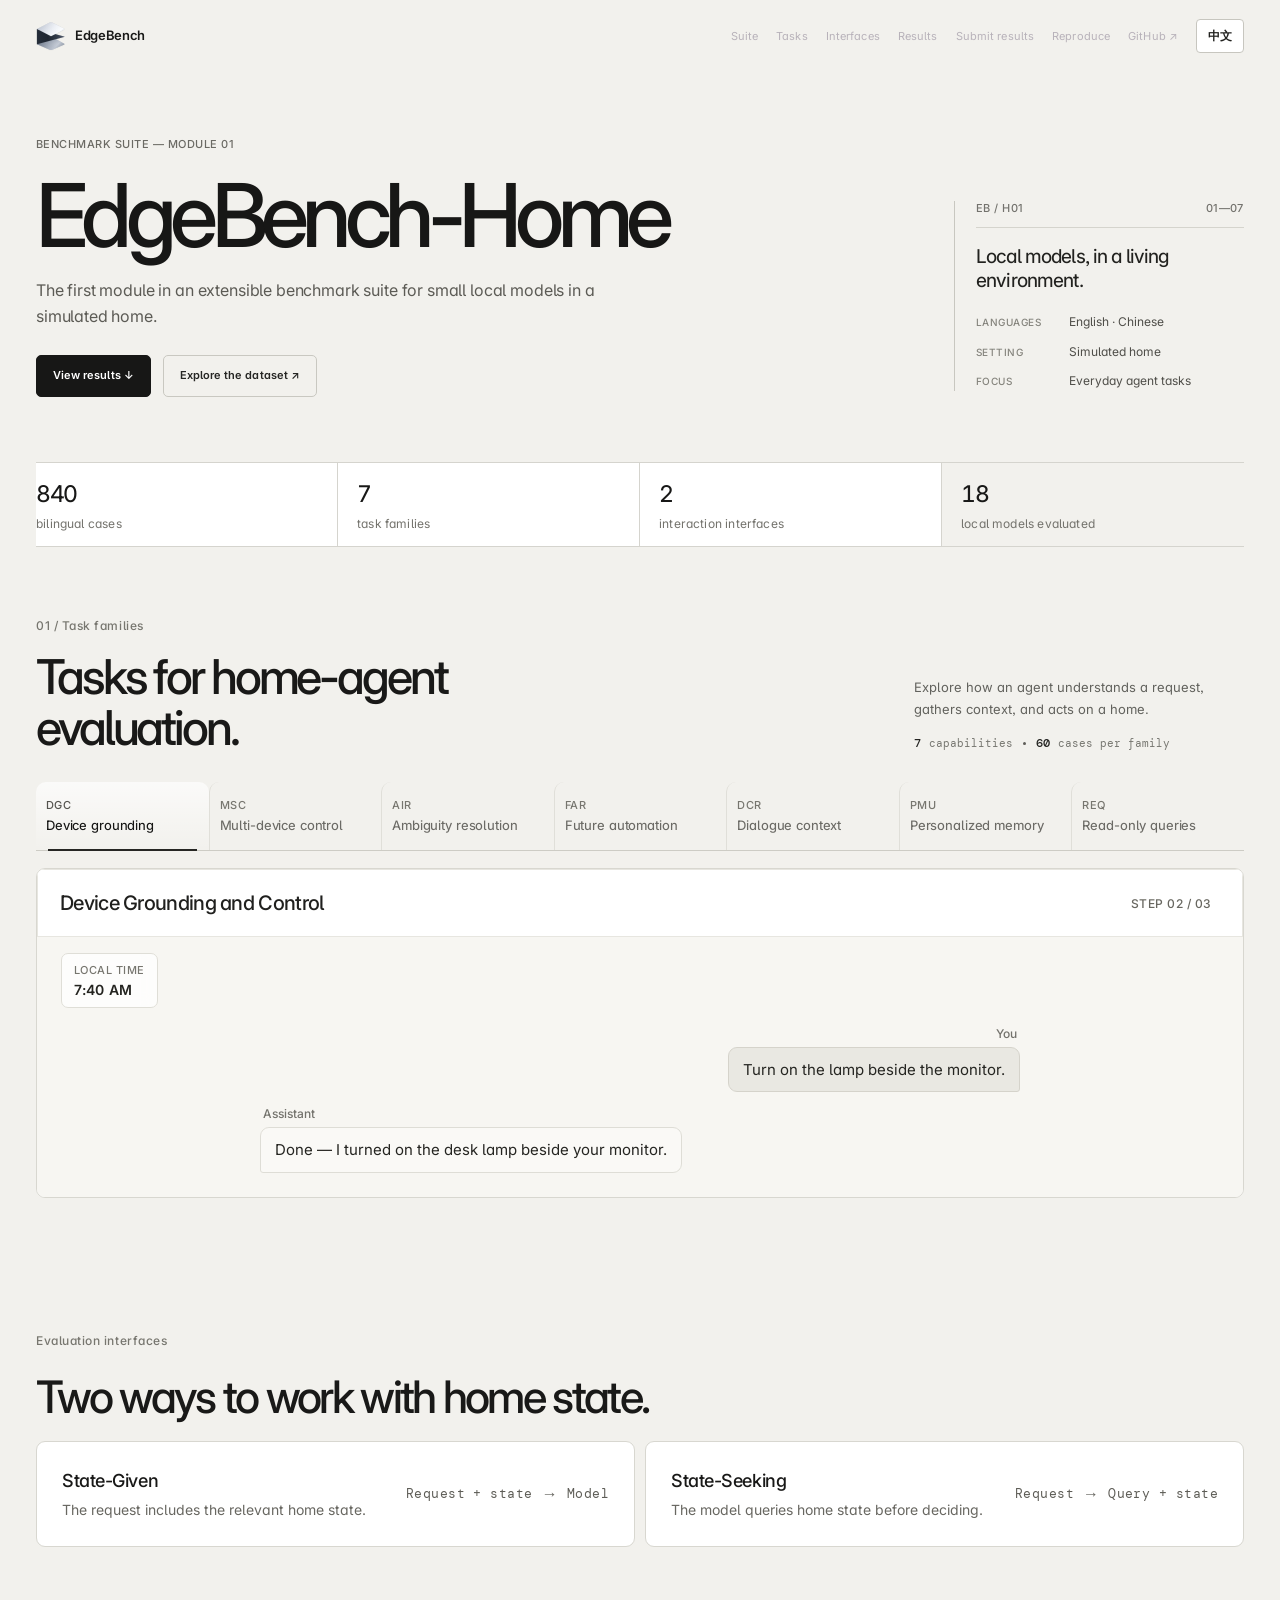
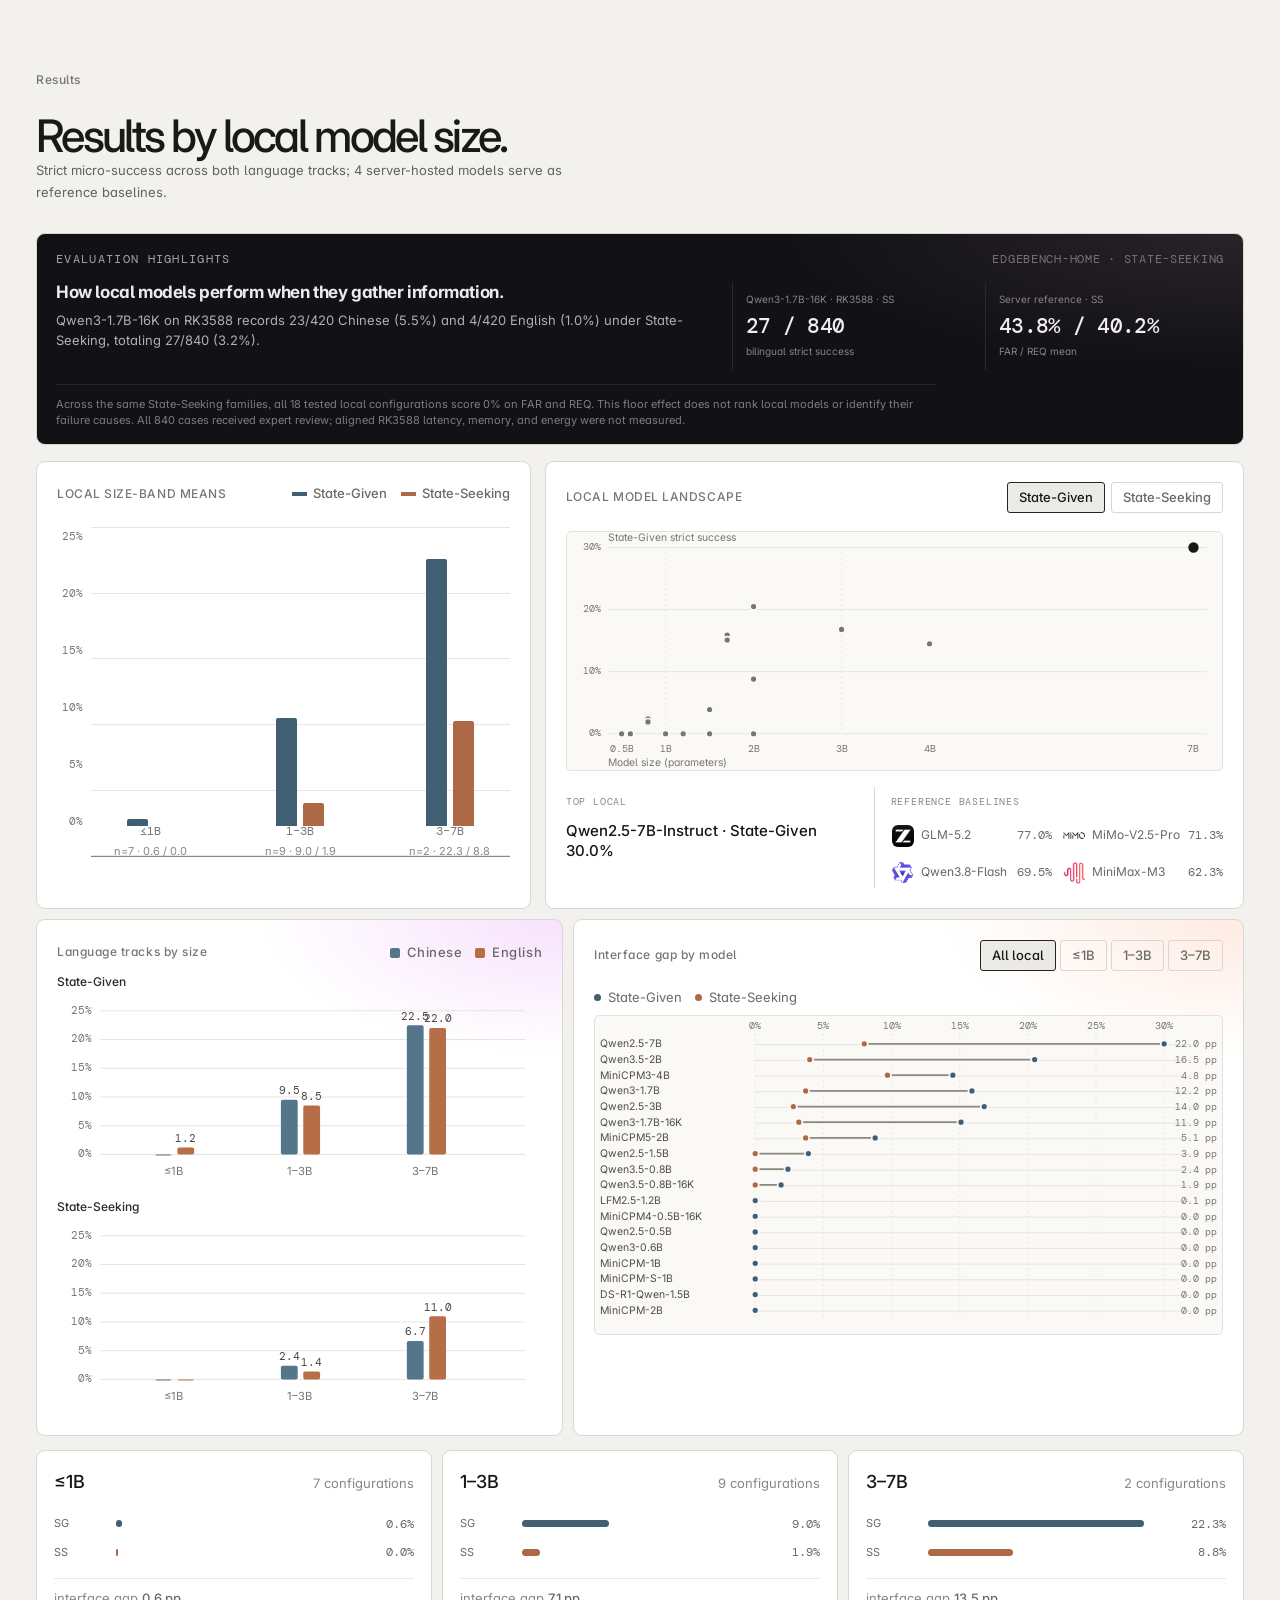
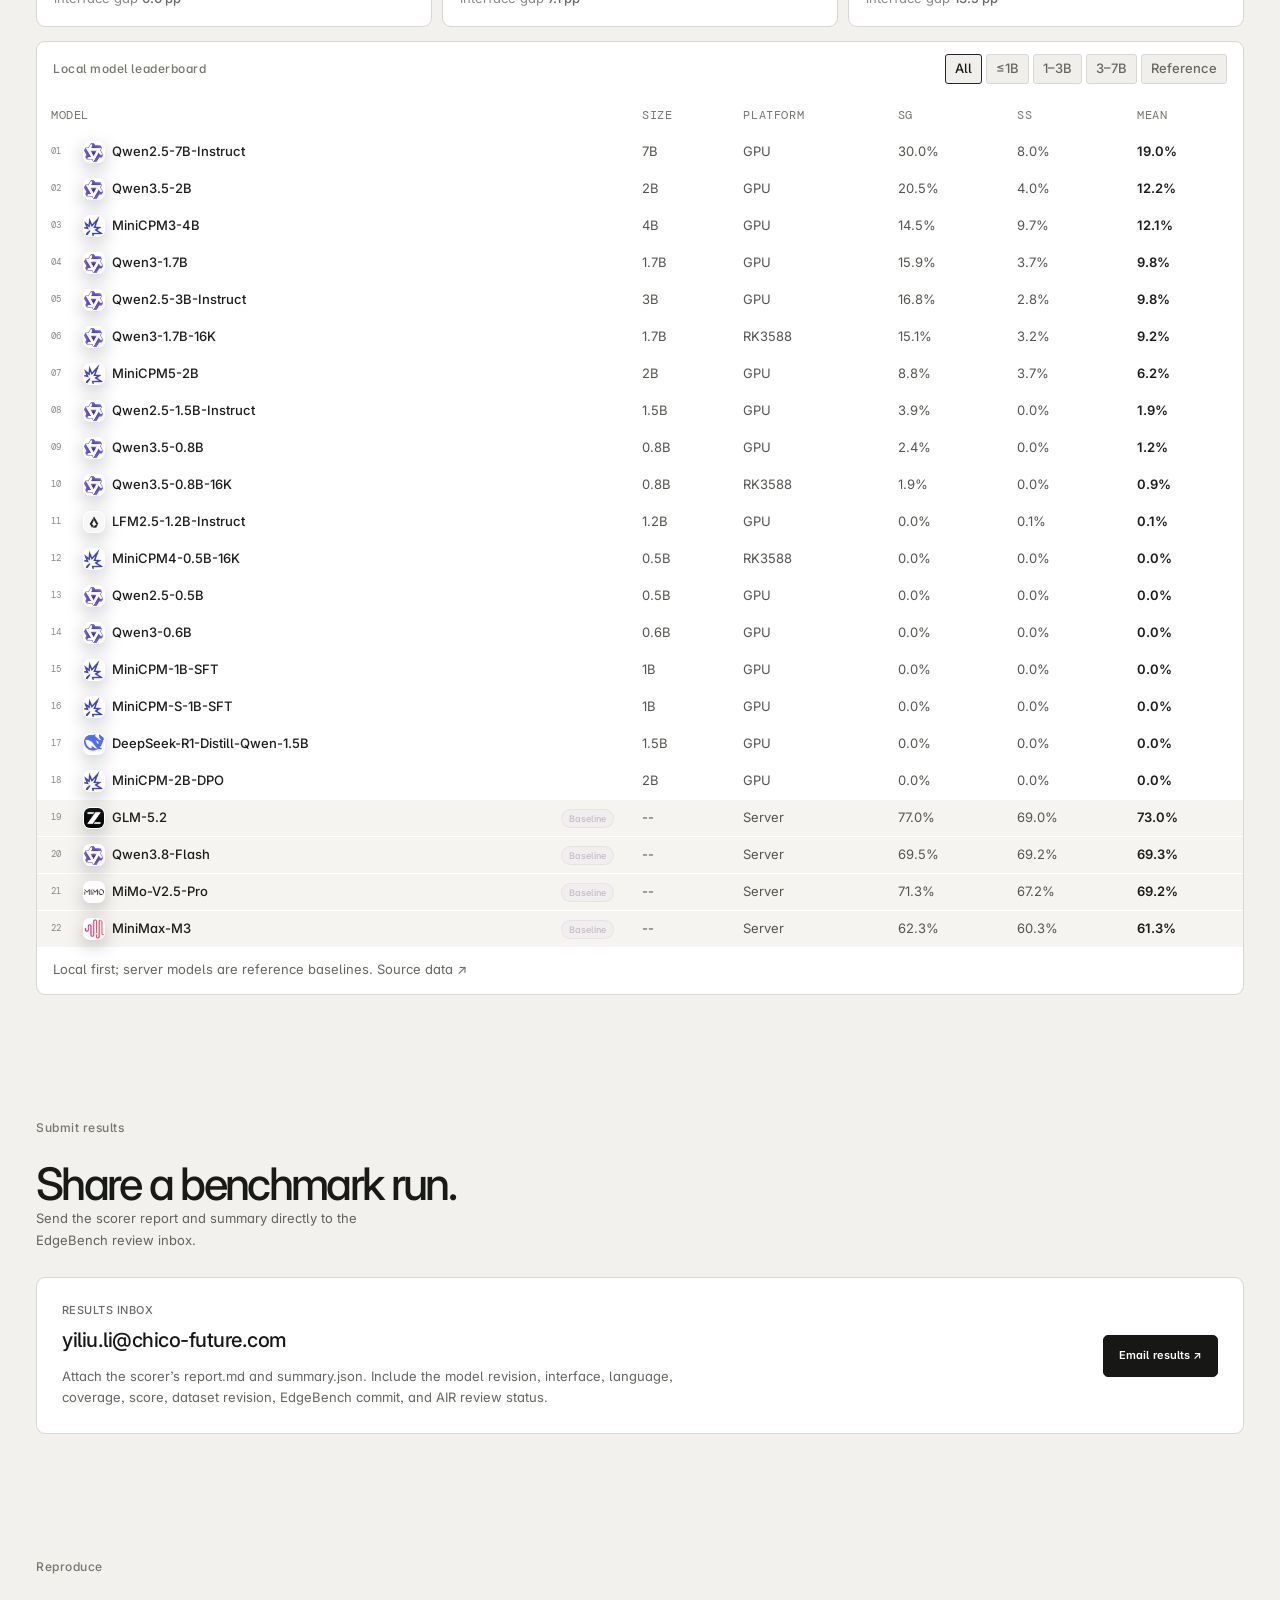
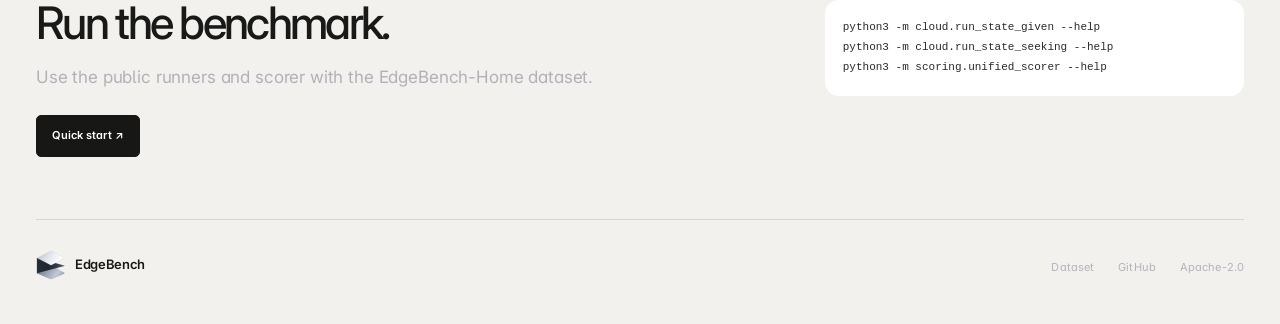
==== commit 25998f76: "Refine benchmark task browsing layout" ====
--- a/site/home/index.html
+++ b/site/home/index.html
@@ -14,7 +14,7 @@
       window.addEventListener('pageshow', () => window.scrollTo(0, 0), { once: true });
     }
   </script>
-  <link rel="stylesheet" href="../style.css?v=86">
+  <link rel="stylesheet" href="../style.css?v=87">
 </head>
 <body>
 <a class="skip" href="#main">Skip to content</a>
@@ -45,7 +45,7 @@
     <div class="tasks-intro">
       <div class="tasks-heading">
         <div class="section-label">01 / Task families</div>
-        <h2>Seven capabilities.<br>One connected home.</h2>
+        <h2>Tasks that test home agents.</h2>
       </div>
       <div class="tasks-summary">
         <p>Explore how an agent understands a request, gathers context, and acts on a home.</p>
@@ -115,6 +115,6 @@
 python3 -m scoring.unified_scorer --help</code></pre></div></section>
 </main>
 <footer><div><a class="brand" href="../" aria-label="EdgeBench suite home"><img class="brand-mark" src="../assets/edgebench-mark.svg" alt=""><span>EdgeBench</span></a></div><nav><a href="https://huggingface.co/datasets/chico-research/EdgeBench-Home">Dataset</a><a href="https://github.com/Chico-Future/EdgeBench">GitHub</a><a href="https://github.com/Chico-Future/EdgeBench/blob/main/LICENSE">Apache-2.0</a></nav></footer>
-<script src="../app.js?v=65"></script>
+<script src="../app.js?v=66"></script>
 </body>
 </html>
--- a/site/style.css
+++ b/site/style.css
@@ -1914,3 +1914,38 @@
   body:not(.suite-page) .scene-time-block time,
   body:not(.suite-page) .scene-time-block strong { font-size: 13px; }
 }
+
+/* Benchmark-first rhythm: compact the walkthrough and keep cards quiet. */
+body:not(.suite-page) .intro { min-height: clamp(310px, 32vw, 390px); }
+body:not(.suite-page) .facts > div,
+body:not(.suite-page) .facts > div:last-child { min-height: 68px; }
+body:not(.suite-page) .section { padding-block: 62px; }
+body:not(.suite-page) .tasks { padding-top: 70px; padding-bottom: 72px; }
+body:not(.suite-page) .tasks-heading h2 { max-width: 540px; font-size: clamp(34px, 4vw, 48px); line-height: 1.05; }
+body:not(.suite-page) .task-row { min-height: 68px; padding-inline: 10px; }
+body:not(.suite-page) .task-name { font-size: 13px; }
+body:not(.suite-page) .task-demo,
+body:not(.suite-page) .interface-card,
+body:not(.suite-page) .result-highlight,
+body:not(.suite-page) .trend-panel,
+body:not(.suite-page) .model-landscape,
+body:not(.suite-page) .analysis-panel,
+body:not(.suite-page) .results-table-wrap,
+body:not(.suite-page) .band-card,
+body:not(.suite-page) .direct-submit-card { border-radius: 9px; box-shadow: none; }
+body:not(.suite-page) .task-conversation-card { min-height: 0; padding: 16px 24px 20px; background: #f7f6f2; }
+body:not(.suite-page) .agent-conversation { padding-top: 14px; }
+body:not(.suite-page) .conversation-thread { min-height: 0; padding: 4px 0; }
+body:not(.suite-page) .conversation-message p,
+body:not(.suite-page) .conversation-message.user p { padding: 10px 14px; border-radius: 9px 9px 9px 3px; box-shadow: none; }
+body:not(.suite-page) .conversation-message.user p { border-radius: 9px 9px 3px 9px; }
+body:not(.suite-page) .scene-timebar { border-radius: 7px; }
+body:not(.suite-page) .interface-card { border-radius: 9px; }
+@media (max-width: 760px) {
+  body:not(.suite-page) .intro { min-height: 340px; }
+  body:not(.suite-page) .section { padding-block: 50px; }
+  body:not(.suite-page) .tasks { padding-top: 56px; padding-bottom: 58px; }
+  body:not(.suite-page) .task-row,
+  body:not(.suite-page) .task-row:first-child { border-radius: 8px; }
+  body:not(.suite-page) .task-conversation-card { padding: 14px; }
+}
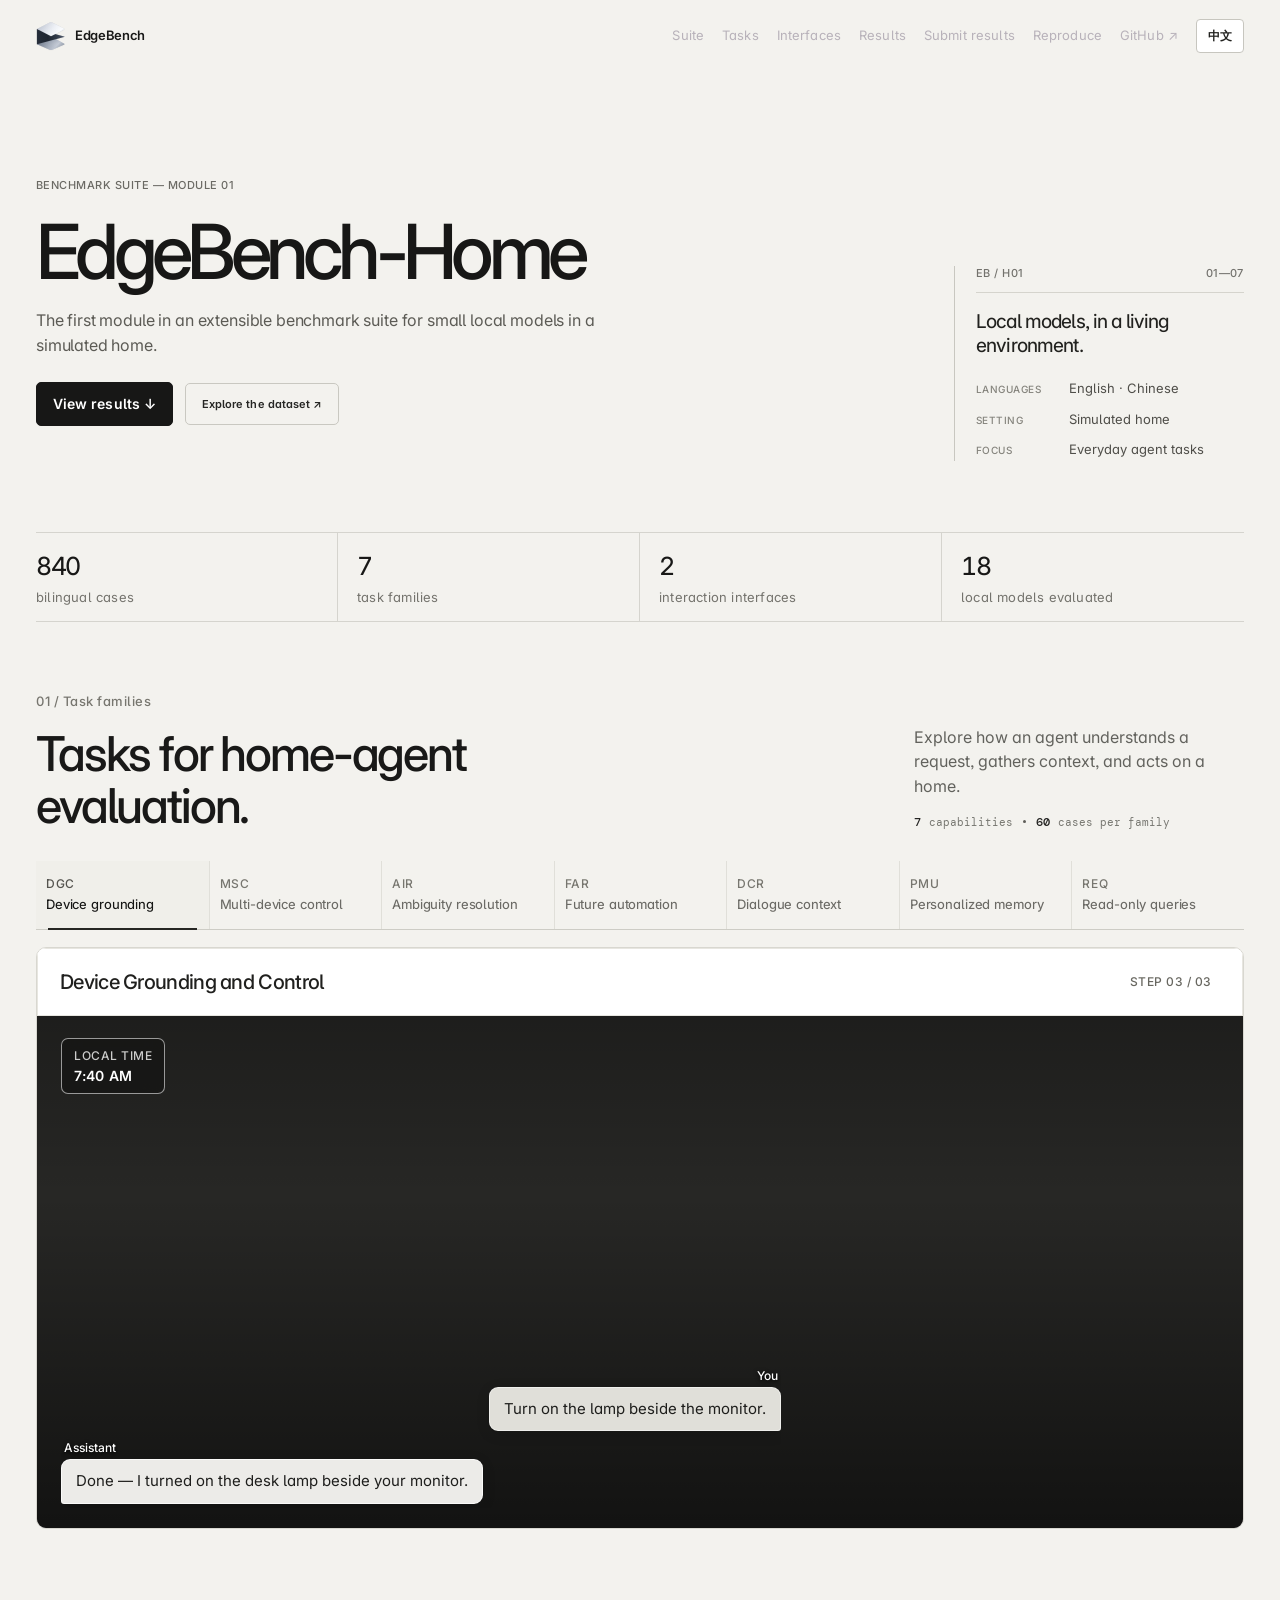
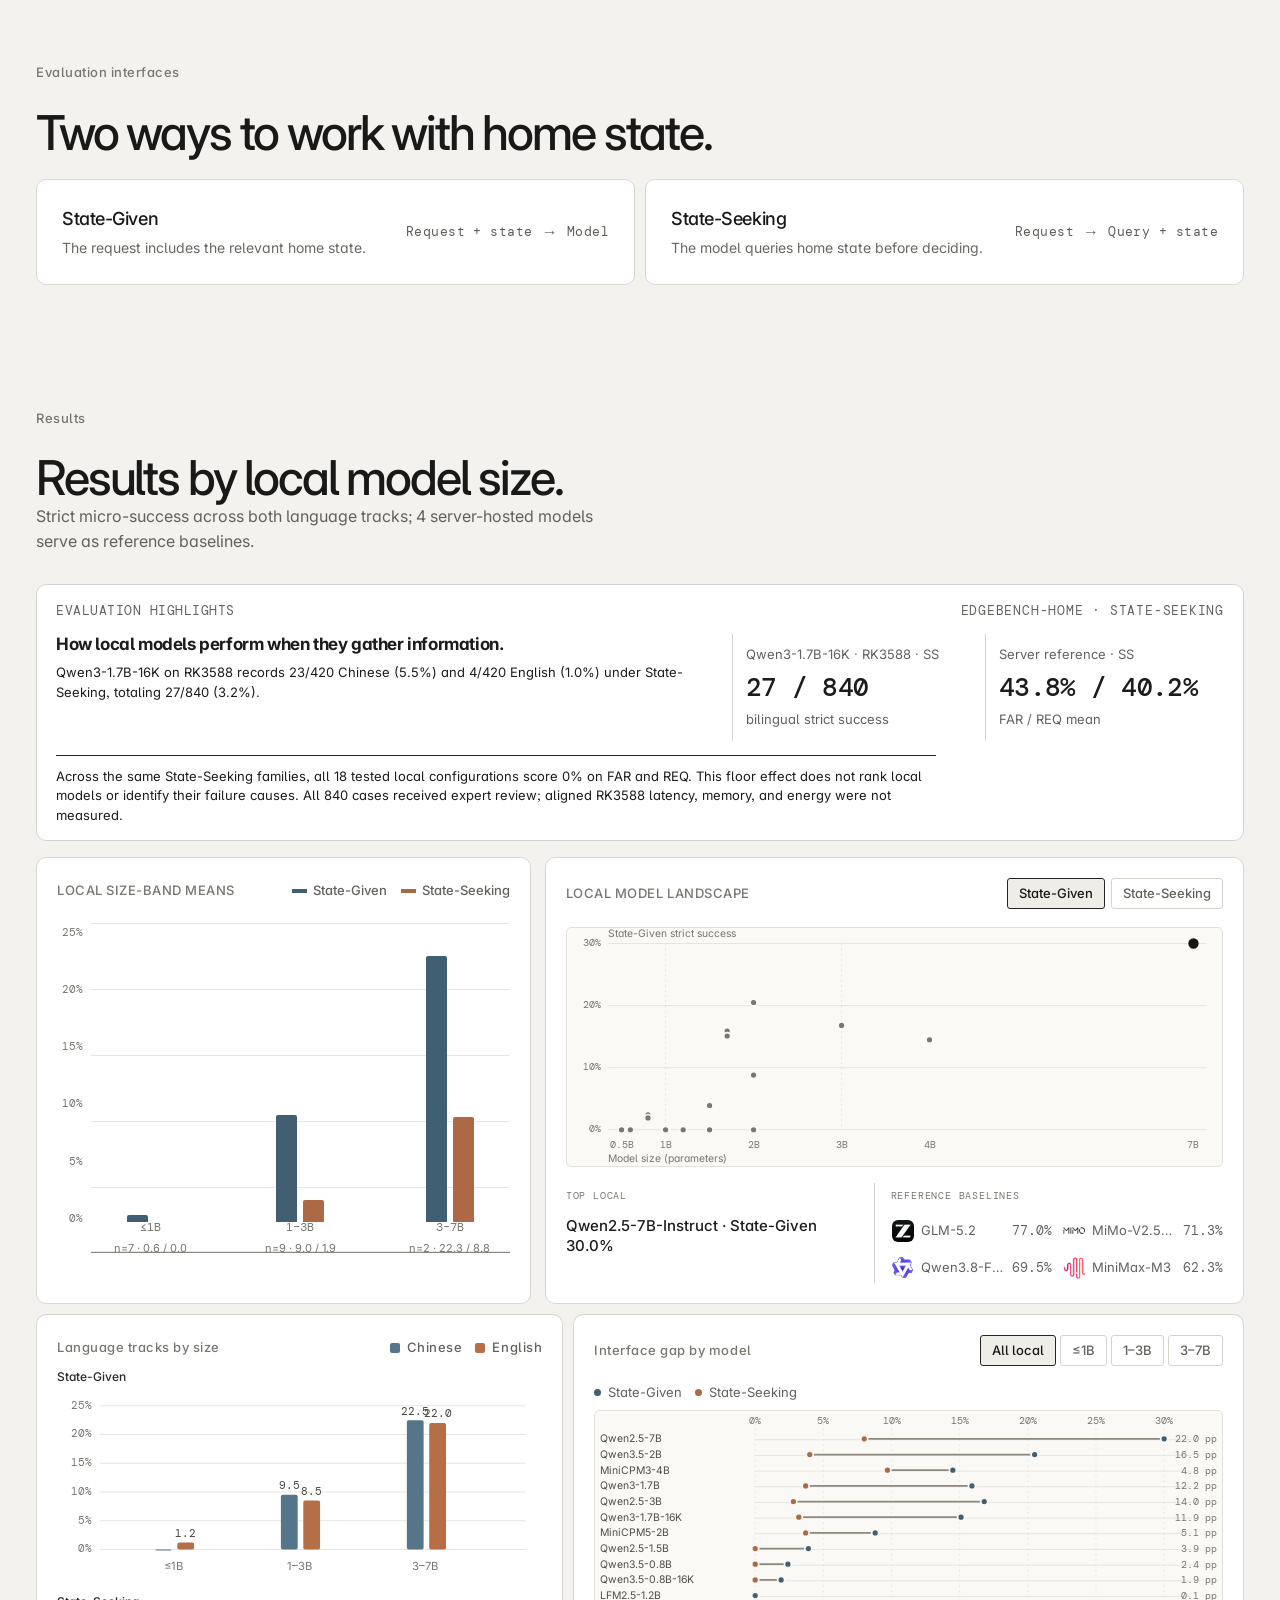
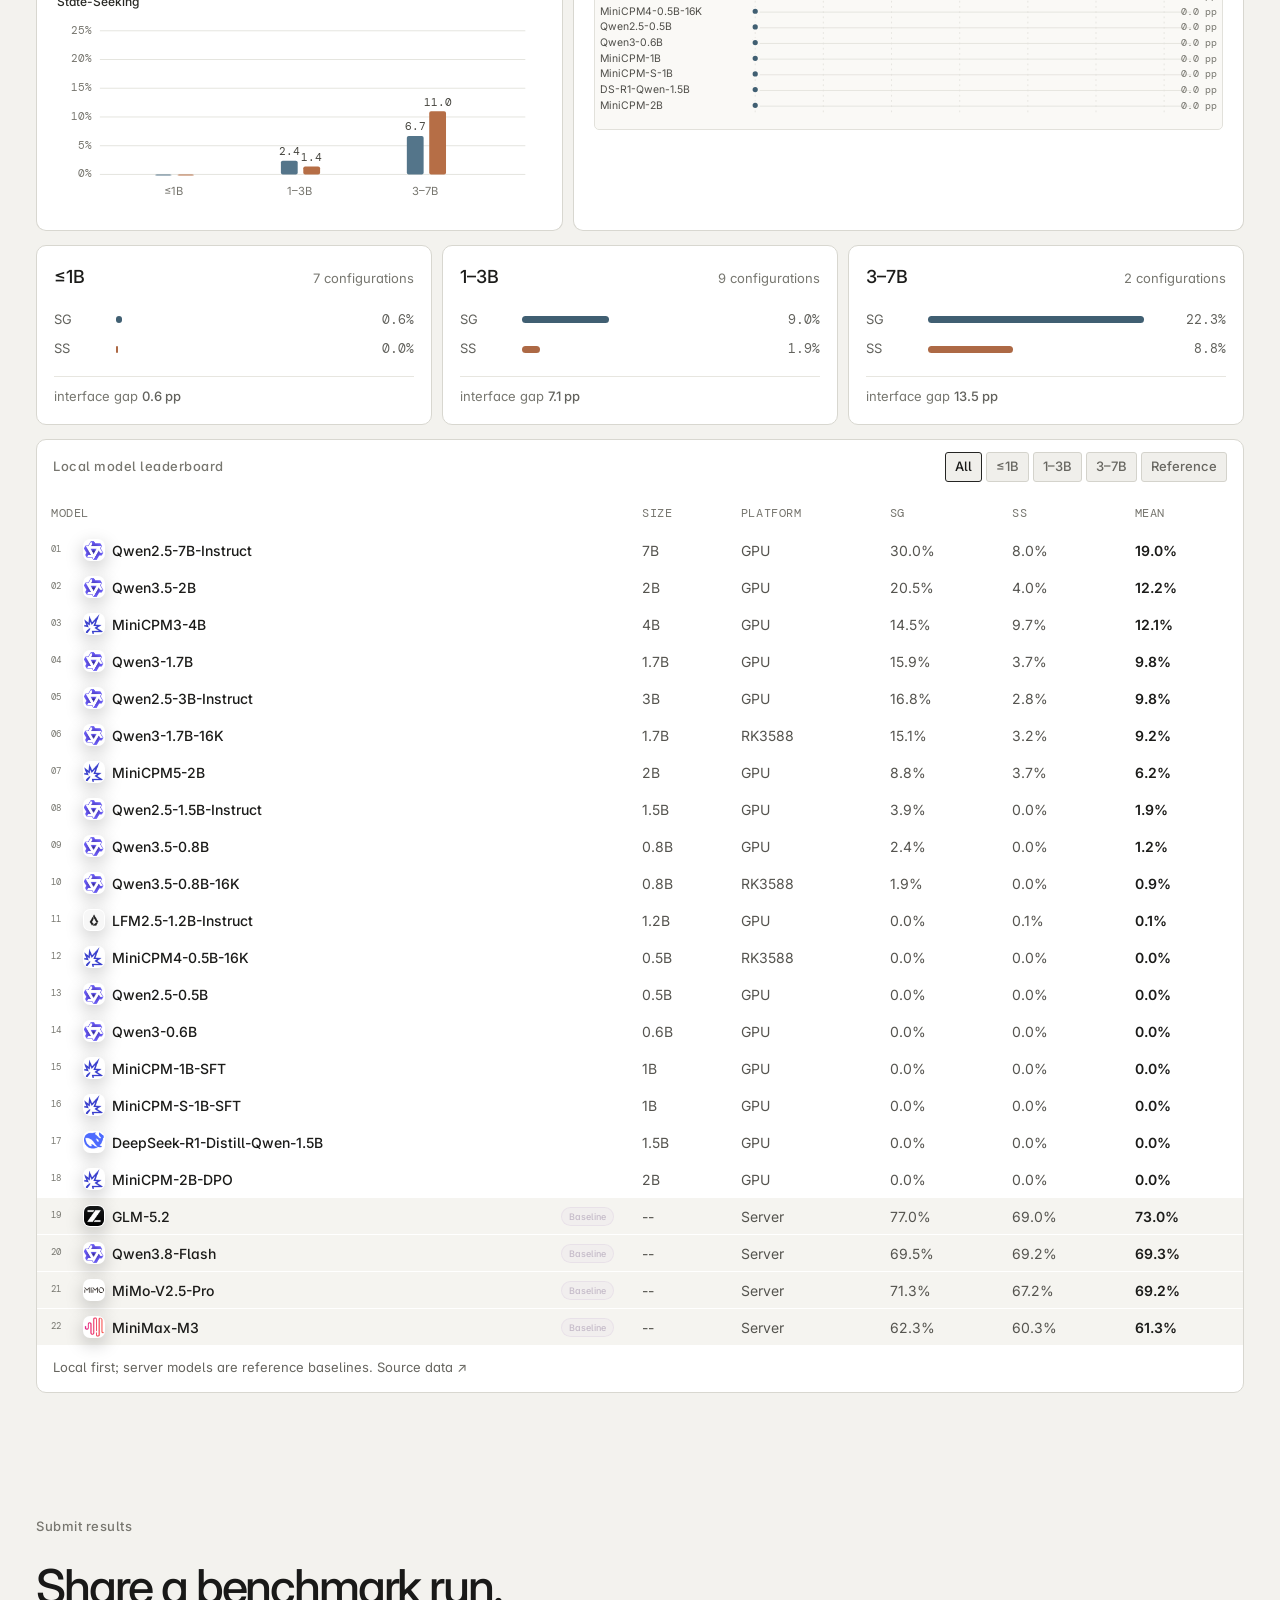
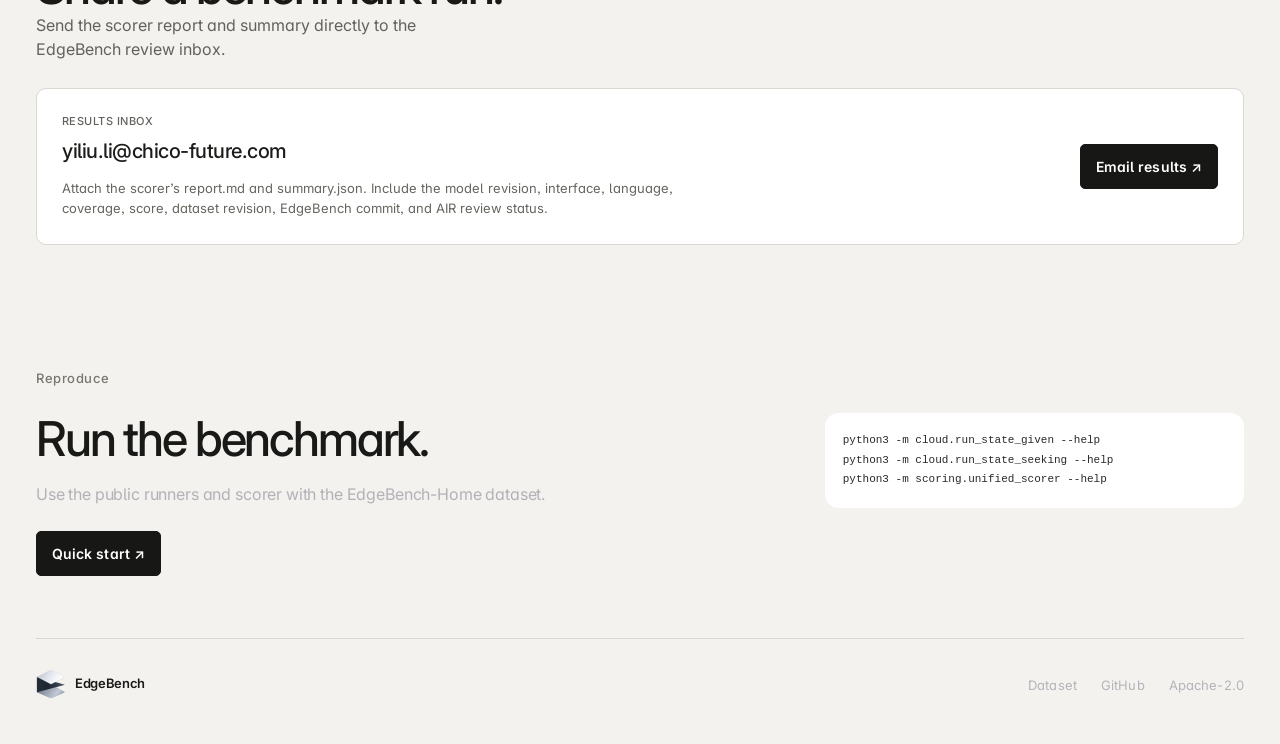
==== commit b71f5f6e: "Restore task videos and polish homepage UI" ====
--- a/site/home/index.html
+++ b/site/home/index.html
@@ -14,7 +14,7 @@
       window.addEventListener('pageshow', () => window.scrollTo(0, 0), { once: true });
     }
   </script>
-  <link rel="stylesheet" href="../style.css?v=87">
+  <link rel="stylesheet" href="../style.css?v=93">
 </head>
 <body>
 <a class="skip" href="#main">Skip to content</a>
@@ -69,6 +69,8 @@
         </div>
         <div class="demo-body">
           <div class="task-conversation-card">
+            <video class="task-video" id="task-video" muted playsinline loop preload="metadata" aria-hidden="true"></video>
+            <div class="task-video-shade" aria-hidden="true"></div>
             <div class="scene-timebar" role="group" aria-label="Home time context">
               <div class="scene-time-block">
                 <span class="scene-time-label" id="scene-clock-label">Local time</span>
@@ -115,6 +117,6 @@
 python3 -m scoring.unified_scorer --help</code></pre></div></section>
 </main>
 <footer><div><a class="brand" href="../" aria-label="EdgeBench suite home"><img class="brand-mark" src="../assets/edgebench-mark.svg" alt=""><span>EdgeBench</span></a></div><nav><a href="https://huggingface.co/datasets/chico-research/EdgeBench-Home">Dataset</a><a href="https://github.com/Chico-Future/EdgeBench">GitHub</a><a href="https://github.com/Chico-Future/EdgeBench/blob/main/LICENSE">Apache-2.0</a></nav></footer>
-<script src="../app.js?v=66"></script>
+<script src="../app.js?v=68"></script>
 </body>
 </html>
--- a/site/style.css
+++ b/site/style.css
@@ -1949,3 +1949,204 @@
   body:not(.suite-page) .task-row:first-child { border-radius: 8px; }
   body:not(.suite-page) .task-conversation-card { padding: 14px; }
 }
+
+/* Final homepage palette and type scale. Keep data cards on the same paper surface. */
+body:not(.suite-page) {
+  --canvas: #f3f2ee;
+  --surface: #fff;
+  --surface-2: #eeede8;
+  --ink: #1c1c1a;
+  --muted: #62625d;
+  --dim: #777770;
+  --hair: #d4d3cc;
+  --hair-soft: #e7e6e0;
+  color: var(--ink);
+  font-size: 15px;
+}
+body:not(.suite-page) .intro { min-height: clamp(330px, 37vw, 460px); }
+body:not(.suite-page) .intro h1 { font-size: clamp(52px, 6.2vw, 76px); line-height: .98; }
+body:not(.suite-page) .intro .lead,
+body:not(.suite-page) .tasks-summary p,
+body:not(.suite-page) .section-head p,
+body:not(.suite-page) .lead { font-size: 16px; line-height: 1.55; }
+body:not(.suite-page) .section h2 { font-size: clamp(30px, 3.8vw, 48px); line-height: 1.08; letter-spacing: -.045em; }
+body:not(.suite-page) .section-label,
+body:not(.suite-page) .panel-top,
+body:not(.suite-page) .table-head,
+body:not(.suite-page) .result-highlight-head,
+body:not(.suite-page) .task-code,
+body:not(.suite-page) .auto-status,
+body:not(.suite-page) .scene-time-label,
+body:not(.suite-page) .conversation-speaker { font-size: 12px; }
+body:not(.suite-page) .facts b { font-size: 25px; }
+body:not(.suite-page) .facts span,
+body:not(.suite-page) .intro-register dd,
+body:not(.suite-page) .band-card-head small,
+body:not(.suite-page) .band-gap,
+body:not(.suite-page) .band-bars i,
+body:not(.suite-page) .band-bars strong,
+body:not(.suite-page) .reference-row label,
+body:not(.suite-page) .reference-row b,
+body:not(.suite-page) .legend,
+body:not(.suite-page) .analysis-legend,
+body:not(.suite-page) .filter,
+body:not(.suite-page) .landscape-metric,
+body:not(.suite-page) .gap-filter,
+body:not(.suite-page) .table-note,
+body:not(.suite-page) .direct-submit-card p { font-size: 13px; }
+body:not(.suite-page) .results-table { font-size: 14px; }
+body:not(.suite-page) .results-table th { font-size: 12px; }
+body:not(.suite-page) .results-table td { font-size: 14px; }
+body:not(.suite-page) .analysis-value,
+body:not(.suite-page) .gap-value,
+body:not(.suite-page) .landscape-axis,
+body:not(.suite-page) .landscape-axis-label,
+body:not(.suite-page) .analysis-axis,
+body:not(.suite-page) .analysis-axis-label,
+body:not(.suite-page) .gap-model-label { font-size: 12px; }
+body:not(.suite-page) .result-highlight { border-color: var(--hair); background: #fff; color: var(--ink); }
+body:not(.suite-page) .result-highlight :is(h3, p, span, strong, small, code) { color: var(--ink); }
+body:not(.suite-page) .result-highlight-head,
+body:not(.suite-page) .result-stat { border-color: var(--hair); }
+body:not(.suite-page) .result-highlight-head span,
+body:not(.suite-page) .result-stat span,
+body:not(.suite-page) .result-stat small,
+body:not(.suite-page) .result-highlight-note { color: #62625d; }
+body:not(.suite-page) .trend-panel,
+body:not(.suite-page) .model-landscape,
+body:not(.suite-page) .analysis-panel,
+body:not(.suite-page) .results-table-wrap,
+body:not(.suite-page) .band-card,
+body:not(.suite-page) .interface-card,
+body:not(.suite-page) .direct-submit-card { background: #fff; color: var(--ink); }
+body:not(.suite-page) .trend-panel,
+body:not(.suite-page) .model-landscape,
+body:not(.suite-page) .analysis-panel,
+body:not(.suite-page) .results-table-wrap,
+body:not(.suite-page) .band-card,
+body:not(.suite-page) .interface-card,
+body:not(.suite-page) .direct-submit-card,
+body:not(.suite-page) .result-highlight { border-radius: 10px; box-shadow: none; }
+body:not(.suite-page) .task-demo { border-radius: 10px; box-shadow: none; }
+body:not(.suite-page) .task-conversation-card {
+  position: relative;
+  min-height: clamp(420px, 43vw, 560px);
+  overflow: hidden;
+  padding: 22px 24px;
+  background: #272725;
+  isolation: isolate;
+}
+body:not(.suite-page) .task-video,
+body:not(.suite-page) .task-video-shade { position: absolute; inset: 0; width: 100%; height: 100%; }
+body:not(.suite-page) .task-video { z-index: 0; object-fit: cover; object-position: center 52%; }
+body:not(.suite-page) .task-video-shade { z-index: 1; background: linear-gradient(180deg, rgba(0,0,0,.24), transparent 35%, rgba(0,0,0,.52)); }
+body:not(.suite-page) .scene-timebar {
+  position: relative;
+  top: auto;
+  right: auto;
+  z-index: 3;
+  width: max-content;
+  border-color: rgba(255,255,255,.56);
+  border-radius: 7px;
+  background: rgba(20,20,19,.7);
+  color: #fff;
+  backdrop-filter: blur(10px);
+}
+body:not(.suite-page) .scene-time-block { padding: 9px 12px; }
+body:not(.suite-page) .scene-time-context { border-color: rgba(255,255,255,.25); }
+body:not(.suite-page) .scene-time-label { color: rgba(255,255,255,.78); }
+body:not(.suite-page) .scene-time-block time,
+body:not(.suite-page) .scene-time-block strong { color: #fff; font-size: 14px; }
+body:not(.suite-page) .agent-conversation {
+  position: absolute;
+  inset: auto 24px 20px;
+  z-index: 3;
+  width: auto;
+  max-height: 68%;
+  padding: 0;
+  background: transparent;
+}
+body:not(.suite-page) .conversation-thread {
+  width: min(720px, 100%);
+  min-height: 0;
+  max-height: min(330px, 48vh);
+  align-self: flex-start;
+  gap: 9px;
+  overflow: auto;
+}
+body:not(.suite-page) .conversation-message { max-width: min(80%, 560px); gap: 4px; }
+body:not(.suite-page) .conversation-message .conversation-speaker,
+body:not(.suite-page) .conversation-message.user .conversation-speaker { color: #fff; text-shadow: 0 1px 4px #000; }
+body:not(.suite-page) .conversation-message p,
+body:not(.suite-page) .conversation-message.user p { border-color: rgba(255,255,255,.76); background: rgba(255,255,255,.94); color: #1e1e1c; font-size: 15px; line-height: 1.5; box-shadow: 0 3px 14px rgba(0,0,0,.12); backdrop-filter: blur(12px); }
+body:not(.suite-page) .conversation-message.user p { border-color: rgba(255,255,255,.52); background: rgba(235,234,228,.95); }
+body:not(.suite-page) .task-name { font-size: 13px; }
+body:not(.suite-page) .task-row { border-radius: 0; }
+body:not(.suite-page) nav { font-size: 13px; }
+body:not(.suite-page) .button,
+body:not(.suite-page) .intro .button { font-size: 14px; }
+body:not(.suite-page) .section-label,
+body:not(.suite-page) .panel-top,
+body:not(.suite-page) .table-head,
+body:not(.suite-page) .result-highlight-head { font-size: 13px; letter-spacing: .04em; }
+body:not(.suite-page) .results-overview .analysis-panel,
+body:not(.suite-page) .results-overview .language-chart-panel,
+body:not(.suite-page) .results-overview .gap-panel,
+body:not(.suite-page) .results-overview .band-card,
+body:not(.suite-page) .results-overview .trend-panel,
+body:not(.suite-page) .results-overview .model-landscape,
+body:not(.suite-page) .results-overview .results-table-wrap {
+  background-color: #fff;
+  background-image: none;
+}
+body:not(.suite-page) .analysis-grid .analysis-panel,
+body:not(.suite-page) .analysis-grid .gap-panel,
+body:not(.suite-page) .analysis-grid .language-chart-panel {
+  background-color: #fff;
+  background-image: none;
+}
+body:not(.suite-page) .facts > div,
+body:not(.suite-page) .facts > div:nth-child(n) {
+  background-color: transparent;
+  background-image: none;
+}
+body:not(.suite-page) .task-row.selected { background: #f0efea; }
+body:not(.suite-page) .results svg text { font-size: 12px !important; }
+body:not(.suite-page) .result-stat span,
+body:not(.suite-page) .result-stat small,
+body:not(.suite-page) .result-highlight-note,
+body:not(.suite-page) .result-highlight-source,
+body:not(.suite-page) .result-highlight-label { font-size: 13px; line-height: 1.5; }
+body:not(.suite-page) .result-stat strong { font-size: clamp(21px, 2vw, 28px); }
+body:not(.suite-page) .task-conversation-card { min-height: clamp(420px, 40vw, 520px); }
+@media (max-width: 760px) {
+  body:not(.suite-page) .tasks-intro { grid-template-columns: minmax(0, 1fr); gap: 14px; margin-bottom: 20px; }
+  body:not(.suite-page) .tasks-heading,
+  body:not(.suite-page) .tasks-summary { width: 100%; max-width: none; }
+  body:not(.suite-page) .tasks-heading h2 { max-width: 100%; font-size: clamp(32px, 8.5vw, 40px); }
+  body:not(.suite-page) .tasks-summary > span { flex-wrap: wrap; gap: 6px; }
+  body:not(.suite-page) .intro h1 { font-size: clamp(44px, 10.5vw, 66px); }
+  body:not(.suite-page) .intro .lead,
+  body:not(.suite-page) .tasks-summary p,
+  body:not(.suite-page) .section-head p,
+  body:not(.suite-page) .lead { font-size: 15px; }
+  body:not(.suite-page) .task-list { grid-template-columns: repeat(2, minmax(0, 1fr)); gap: 7px; }
+  body:not(.suite-page) .task-row,
+  body:not(.suite-page) .task-row:first-child { min-height: 60px; padding: 8px 10px; border: 1px solid #d8d7d0; border-radius: 7px; }
+  body:not(.suite-page) .task-name { font-size: 13px; }
+  body:not(.suite-page) .task-conversation-card { min-height: 420px; padding: 16px; }
+  body:not(.suite-page) .agent-conversation { inset: auto 16px 16px; max-height: 70%; }
+  body:not(.suite-page) .conversation-thread { max-height: 48vh; }
+  body:not(.suite-page) .conversation-message { max-width: 92%; }
+  body:not(.suite-page) .conversation-message p,
+  body:not(.suite-page) .conversation-message.user p { font-size: 14px; }
+  body:not(.suite-page) .panel-top,
+  body:not(.suite-page) .table-head { flex-wrap: wrap; }
+}
+@media (max-width: 390px) {
+  body:not(.suite-page) .task-conversation-card { min-height: 390px; }
+  body:not(.suite-page) .scene-time-context { min-width: 0; }
+  body:not(.suite-page) .result-stat strong { font-size: 18px; white-space: nowrap; }
+  body:not(.suite-page) .result-stat span,
+  body:not(.suite-page) .result-stat small { font-size: 12px; }
+}
